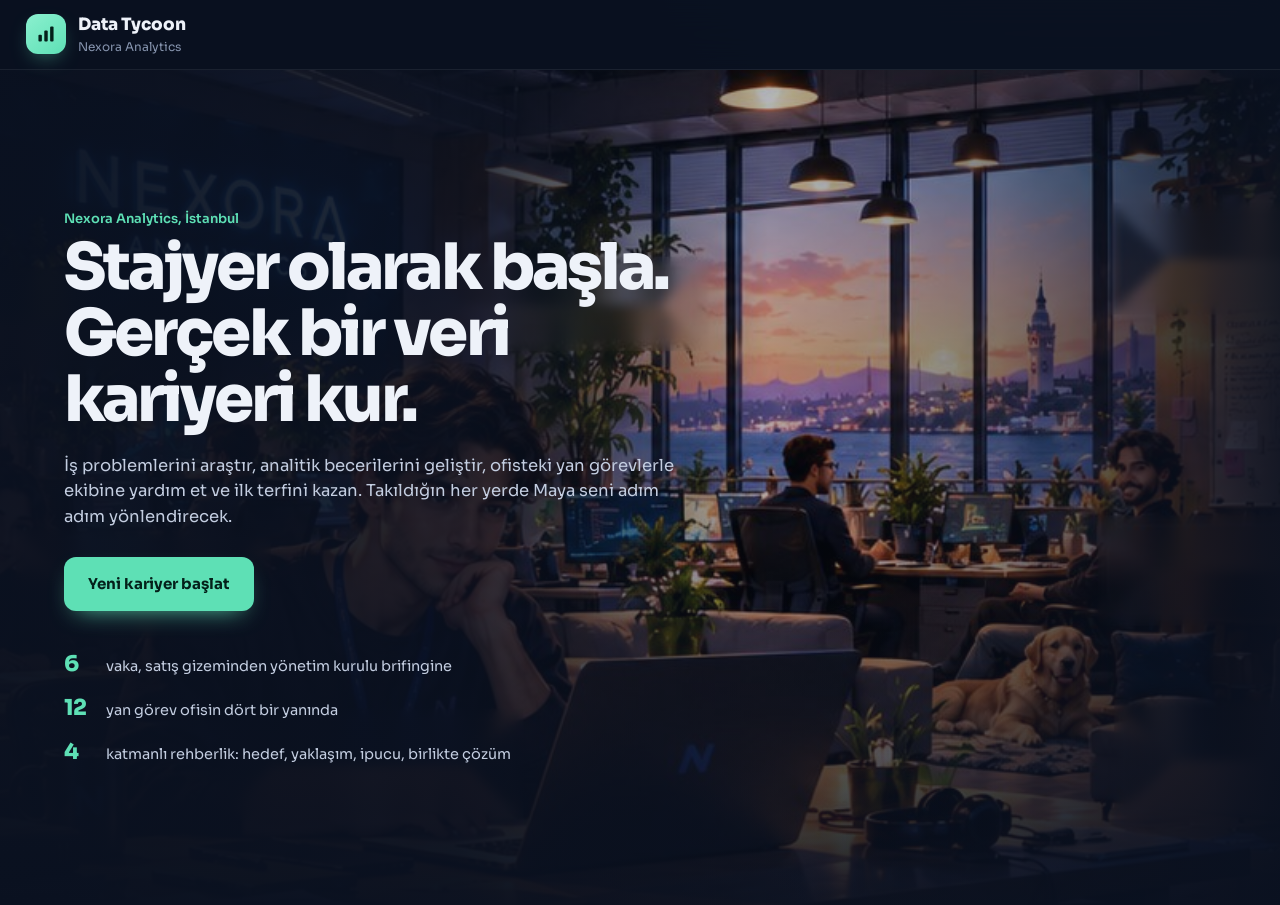
==== index.html @ f62ba239 "DATA TYCOON v2.9 - full career, Buse and gameplay polish" ====
<!DOCTYPE html>
<html lang="tr">
<head>
<meta charset="UTF-8">
<meta name="viewport" content="width=device-width, initial-scale=1, viewport-fit=cover">
<title>Data Tycoon: Nexora Analytics</title>
<meta name="description" content="Veri bilimi kariyer simülasyonu: stajyer olarak başla, vakaları çöz, terfi kazan.">
<link rel="preconnect" href="https://fonts.googleapis.com">
<link rel="preconnect" href="https://fonts.gstatic.com" crossorigin>
<link href="https://fonts.googleapis.com/css2?family=Sora:wght@400;500;600;700;800&family=JetBrains+Mono:wght@400;600&display=swap" rel="stylesheet">
<link rel="stylesheet" href="game.css?v=33">
<link rel="stylesheet" href="learning.css?v=33">
</head>
<body class="prestart">
<main class="game">
  <header class="topbar">
    <div class="brand">
      <span class="brand-mark" aria-hidden="true">
        <svg viewBox="0 0 32 32"><rect x="5" y="17" width="5" height="10" rx="1.5"/><rect x="13.5" y="11" width="5" height="16" rx="1.5"/><rect x="22" y="5" width="5" height="22" rx="1.5"/></svg>
      </span>
      <div><h1>Data Tycoon</h1><p>Nexora Analytics</p></div>
    </div>
    <div class="career-status">
      <span class="save-state" id="saveState"><svg viewBox="0 0 24 24" aria-hidden="true"><path d="M5 12l5 5 9-10"/></svg>Kaydedildi</span>
      <div class="status-block"><span class="status-label">Rol</span><strong id="careerTitle">Veri Stajyeri</strong></div>
      <div class="status-block"><span class="status-label">Gün</span><strong id="dayValue">—</strong></div>
      <div class="status-block xp-block">
        <span class="status-label">Seviye <b id="levelValue">1</b></span>
        <div class="xp-row"><div class="xp-bar"><div class="xp-fill" id="xpFill"></div></div><span id="xpText">0 / 250 XP</span></div>
      </div>
      <button class="phone-btn" data-action="open-slack" aria-label="Mesajlar ve Slack"><svg viewBox="0 0 24 24"><rect x="6" y="2.5" width="12" height="19" rx="2.5"/><path d="M10.5 18.5h3"/></svg><i class="nav-badge" id="phoneBadge" hidden></i></button>
      <div class="me"><span id="topAvatar"></span><span id="topName"></span></div>
    </div>
  </header>

  <section class="game-layout">
    <nav class="sidebar" aria-label="Ana menü">
      <button class="nav-item" data-nav="office"><svg viewBox="0 0 24 24"><path d="M4 20V9l8-5 8 5v11h-5v-6H9v6z"/></svg><span>Ofis</span></button>
      <button class="nav-item" data-nav="cases"><svg viewBox="0 0 24 24"><path d="M4 7h16v12H4zM9 7V5h6v2"/></svg><span>Vakalar</span><i class="nav-badge" id="casesBadge" hidden></i></button>
      <button class="nav-item" data-nav="tree"><svg viewBox="0 0 24 24"><circle cx="12" cy="5" r="2.2"/><circle cx="6" cy="12" r="2.2"/><circle cx="18" cy="12" r="2.2"/><circle cx="9" cy="19" r="2.2"/><circle cx="15" cy="19" r="2.2"/><path d="M11 7l-4 3M13 7l4 3M7 14l1.5 3M17 14l-1.5 3"/></svg><span>Yetenek Ağacı</span></button>
      <button class="nav-item" data-nav="career"><svg viewBox="0 0 24 24"><path d="M4 18l5-5 4 3 7-8M15 8h5v5"/></svg><span>Kariyer</span></button>
      <button class="nav-item" data-nav="portfolio"><svg viewBox="0 0 24 24"><path d="M5 4h10l4 4v12H5zM14 4v5h5"/></svg><span>Portföy</span></button>
      <button class="nav-item" data-nav="notebook"><svg viewBox="0 0 24 24"><path d="M6 3h11a1 1 0 0 1 1 1v16a1 1 0 0 1-1 1H6zM6 3v18M9 8h6M9 12h6"/></svg><span>Not Defteri</span></button>
      <button class="nav-item nav-settings" data-nav="settings"><svg viewBox="0 0 24 24"><circle cx="12" cy="12" r="3"/><path d="M12 2v3M12 19v3M4.2 4.2l2.1 2.1M17.7 17.7l2.1 2.1M2 12h3M19 12h3M4.2 19.8l2.1-2.1M17.7 6.3l2.1-2.1"/></svg><span>Ayarlar</span></button>
      <div class="sidebar-foot"><span>Nexora Analytics</span><small>İstanbul, Londra, San Francisco</small></div>
    </nav>

    <section class="workspace" id="workspace" tabindex="-1"></section>

    <aside class="right-panel" id="rightPanel" aria-label="Durum paneli"></aside>
  </section>
</main>

<div id="loadError" style="display:none;max-width:640px;margin:60px auto;padding:28px;border-radius:16px;font-family:system-ui,sans-serif;background:#111B2E;color:#EEF2F9;border:2px solid #FFB547;line-height:1.6">
  <h2 style="margin:0 0 10px;color:#FFB547">Oyun dosyalarının bir kısmı yüklenemedi</h2>
  <p>Bu genellikle dosyalar farklı klasörlerdeyse ya da bazıları indirilmemişse olur. Tarayıcı yanındaki .css ve .js dosyalarını bulamaz.</p>
  <ol><li>Tüm dosyaları (index.html, iki .css, 20 .js ve nexora-ofis.jpg) <b>aynı klasöre</b> indir.</li><li>O klasördeki <b>index.html</b> dosyasını aç.</li><li>Ya da tek dosyalık sürümü kullan: <b>data-tycoon-tek-dosya.html</b></li></ol>
</div>
<script>
window.addEventListener("load", function () {
  var ok = typeof render === "function" && getComputedStyle(document.querySelector(".topbar")).position === "sticky";
  if (!ok) { document.querySelector(".game").style.display = "none"; document.getElementById("loadError").style.display = "block"; }
});
</script>
<div class="modal" id="modal" aria-hidden="true">
  <div class="modal-card" id="modalCard" role="dialog" aria-modal="true"></div>
</div>
<div class="toasts" id="toasts" aria-live="polite"></div>

<script src="ch1-cases.js?v=33"></script>
<script src="ch1-world.js?v=33"></script>
<script src="ch1-teaching.js?v=33"></script>
<script src="curriculum.js?v=33"></script>
<script src="chapter-previews.js?v=33"></script>
<script src="ch2-cases.js?v=33"></script>
<script src="mastery.js?v=33"></script>
<script src="ch3-cases.js?v=33"></script>
<script src="ch3-cases-b.js?v=33"></script>
<script src="ch4-cases.js?v=33"></script>
<script src="ch5-cases.js?v=33"></script>
<script src="ch6-cases.js?v=33"></script>
<script src="ch7-cases.js?v=33"></script>
<script src="ch8-cases.js?v=33"></script>
<script src="advanced-gameplay.js?v=33"></script>
<script src="visuals.js?v=33"></script>
<script src="engine.js?v=33"></script>
<script src="screens.js?v=33"></script>
<script src="learning-screens.js?v=33"></script>
<script src="events.js?v=33"></script>
<script src="polish.js?v=33"></script>
</body>
</html>
---- game.css ----
/* =====================================================================
   DATA TYCOON 2.0 — stiller
   Gece ofisi paleti: mürekkep laciverti zemin, veri için nane yeşili,
   yan görevler için kehribar, insanlar ve rehberlik için mor.
   ===================================================================== */
:root {
  --bg: #0A1120;
  --surface: #111B2E;
  --surface-2: #16223A;
  --surface-3: #21304E;
  --line: rgba(255, 255, 255, .07);
  --line-2: rgba(255, 255, 255, .13);
  --text: #EEF2F9;
  --text-2: #C3CDE0;
  --muted: #8896B0;
  --mint: #5EE0B5;
  --mint-ink: #04201A;
  --amber: #FFB547;
  --amber-ink: #2A1B00;
  --violet: #A08BFF;
  --coral: #FF7A70;
  --blue: #4DA3FF;
  --bar-prev: #3A4B6E;
  --bar-now: var(--mint);
  --radius: 16px;
  --ease: cubic-bezier(.2, .8, .2, 1);
  --font: "Sora", ui-sans-serif, system-ui, -apple-system, "Segoe UI", sans-serif;
  --mono: "JetBrains Mono", ui-monospace, "SFMono-Regular", Menlo, Consolas, monospace;
  box-sizing: border-box;
  padding-top: env(safe-area-inset-top, 0px);
  padding-bottom: env(safe-area-inset-bottom, 0px);
}
*, *::before, *::after { box-sizing: inherit; }
html { min-height: 100%; scroll-padding-top: calc(84px + env(safe-area-inset-top, 0px)); }
body {
  margin: 0; min-height: 100vh; font-family: var(--font); font-size: 15px; line-height: 1.55; color: var(--text);
  background: radial-gradient(1000px 600px at 85% -10%, rgba(94, 224, 181, .07), transparent 60%),
              radial-gradient(800px 600px at 0% 100%, rgba(160, 139, 255, .07), transparent 60%), var(--bg);
  -webkit-font-smoothing: antialiased;
}
button { font: inherit; color: inherit; cursor: pointer; }
[hidden] { display: none !important; }
:focus-visible { outline: 2px solid var(--mint); outline-offset: 3px; border-radius: 8px; }
h2, h3 { letter-spacing: -.02em; }
img, svg { max-width: 100%; }
.muted { color: var(--muted); }
.small { font-size: 12.5px; }
.negative { color: var(--coral); }
.positive { color: var(--mint); }
.ico { width: 18px; height: 18px; flex: none; fill: none; stroke: currentColor; stroke-width: 1.8; stroke-linecap: round; stroke-linejoin: round; }

/* ---------- üst bar ---------- */
.topbar { position: sticky; top: 0; z-index: 40; display: flex; align-items: center; justify-content: space-between; gap: 24px; padding: 12px 26px; border-bottom: 1px solid var(--line); background: rgba(10, 17, 32, .86); backdrop-filter: blur(16px); }
.brand { display: flex; align-items: center; gap: 12px; }
.brand-mark { width: 40px; height: 40px; border-radius: 12px; display: grid; place-items: center; background: linear-gradient(140deg, #8BF0CF, var(--mint)); box-shadow: 0 8px 22px -10px rgba(94, 224, 181, .8); }
.brand-mark svg { width: 22px; height: 22px; fill: var(--mint-ink); }
.brand-mark rect { animation: barBreath 3.2s ease-in-out infinite; transform-box: fill-box; transform-origin: bottom; }
.brand-mark rect:nth-child(2) { animation-delay: .25s; } .brand-mark rect:nth-child(3) { animation-delay: .5s; }
@keyframes barBreath { 0%, 100% { transform: scaleY(1); } 50% { transform: scaleY(.82); } }
.brand h1 { margin: 0; font-size: 17px; font-weight: 800; }
.brand p { margin: 0; font-size: 12px; color: var(--muted); }
.career-status { display: flex; align-items: center; gap: 26px; }
.status-block { display: flex; flex-direction: column; gap: 1px; }
.status-label { font-size: 11.5px; color: var(--muted); }
.status-label b { color: var(--text); }
.status-block strong { font-size: 14px; font-weight: 600; white-space: nowrap; }
.xp-row { display: flex; align-items: center; gap: 10px; }
.xp-bar { width: 140px; height: 8px; border-radius: 99px; background: var(--surface-3); overflow: hidden; }
.xp-fill { height: 100%; border-radius: inherit; background: linear-gradient(90deg, var(--mint), #B8F5E0); transition: width .9s var(--ease); position: relative; }
.xp-fill::after { content: ""; position: absolute; inset: 0; background: linear-gradient(90deg, transparent, rgba(255, 255, 255, .55), transparent); transform: translateX(-100%); animation: sheen 3.5s ease-in-out infinite; }
@keyframes sheen { 60%, 100% { transform: translateX(100%); } }
#xpText { font-size: 12px; color: var(--muted); font-variant-numeric: tabular-nums; white-space: nowrap; }
.me { display: flex; align-items: center; gap: 8px; font-weight: 600; font-size: 14px; }
.save-state { display: inline-flex; align-items: center; gap: 6px; font-size: 12px; color: var(--mint); opacity: 0; transform: translateY(-4px); transition: opacity .3s, transform .3s; }
.save-state svg { width: 14px; height: 14px; fill: none; stroke: currentColor; stroke-width: 2.4; }
.save-state.show { opacity: 1; transform: none; }
body.prestart .career-status { display: none; }
body.prestart .sidebar { display: none; }

/* ---------- yerleşim ---------- */
.game-layout { display: grid; grid-template-columns: 214px minmax(0, 1fr) 300px; min-height: calc(100vh - 65px); }
.sidebar { position: sticky; top: 65px; align-self: start; height: calc(100vh - 65px); display: flex; flex-direction: column; gap: 3px; padding: 20px 14px; border-right: 1px solid var(--line); }
.nav-item { position: relative; display: flex; align-items: center; gap: 12px; width: 100%; padding: 11px 12px; border: 0; border-radius: 11px; background: transparent; color: var(--muted); text-align: left; font-weight: 500; transition: color .15s, background .15s; }
.nav-item svg { width: 20px; height: 20px; fill: none; stroke: currentColor; stroke-width: 1.8; stroke-linecap: round; stroke-linejoin: round; flex: none; }
.nav-item:hover:not(:disabled) { color: var(--text); background: rgba(255, 255, 255, .04); }
.nav-item.active { color: var(--mint); background: rgba(94, 224, 181, .09); }
.nav-item.active::before { content: ""; position: absolute; left: -14px; top: 22%; width: 3px; height: 56%; border-radius: 0 3px 3px 0; background: var(--mint); }
.nav-item:disabled { opacity: .35; cursor: default; }
.nav-settings { margin-top: 12px; }
.nav-badge { margin-left: auto; min-width: 20px; height: 20px; padding: 0 6px; border-radius: 99px; background: var(--mint); color: var(--mint-ink); font-style: normal; font-size: 11px; font-weight: 700; display: grid; place-items: center; }
.nav-badge.amber { background: var(--amber); color: var(--amber-ink); }
.sidebar-foot { margin-top: auto; padding: 14px 12px 0; border-top: 1px solid var(--line); }
.sidebar-foot span { display: block; font-size: 12.5px; color: var(--text-2); }
.sidebar-foot small { font-size: 11px; color: var(--muted); }

.workspace { min-width: 0; padding: 28px 32px 60px; outline: none; }
.screen { max-width: 1200px; animation: screenIn .45s var(--ease); }
@keyframes screenIn { from { opacity: 0; transform: translateY(10px); } to { opacity: 1; transform: none; } }
.right-panel { position: sticky; top: 65px; align-self: start; max-height: calc(100vh - 65px); overflow-y: auto; padding: 20px 18px; border-left: 1px solid var(--line); display: grid; gap: 14px; }
body.prestart .right-panel { display: none; }
body.prestart .game-layout { grid-template-columns: 1fr; }
body[data-screen="firstday"] .workspace, body[data-screen="welcome"] .workspace { padding: 0; }
body[data-screen="welcome"] .screen, body[data-screen="firstday"] .screen { max-width: none; }
body[data-screen="firstday"] .sidebar, body[data-screen="firstday"] .topbar { display: none; }
body[data-screen="firstday"] .game-layout { grid-template-columns: 1fr; }

/* ---------- ortak atomlar ---------- */
.eyebrow { display: inline-block; margin-bottom: 6px; font-size: 13px; font-weight: 600; color: var(--mint); }
.eyebrow.amber { color: var(--amber); }
.page-heading { display: flex; align-items: flex-end; justify-content: space-between; gap: 20px; margin-bottom: 22px; flex-wrap: wrap; }
.page-heading h2 { margin: 0; font-size: clamp(28px, 3.2vw, 40px); line-height: 1.1; font-weight: 800; }
.page-heading p { margin: 8px 0 0; color: var(--muted); max-width: 640px; }
.pill { padding: 7px 12px; border-radius: 99px; border: 1px solid var(--line-2); font-size: 12.5px; color: var(--muted); white-space: nowrap; }
.card { padding: 20px; border: 1px solid var(--line); border-radius: var(--radius); background: var(--surface); }
.card h3 { margin: 0 0 8px; font-size: 18px; }
.primary-button, .ghost-button, .danger-button {
  display: inline-flex; align-items: center; justify-content: center; gap: 10px; padding: 12px 18px; border-radius: 12px; font-weight: 700; font-size: 14px;
  transition: transform .15s var(--ease), box-shadow .15s, background .15s, border-color .15s, color .15s;
}
.primary-button { border: 0; background: var(--mint); color: var(--mint-ink); box-shadow: 0 10px 24px -12px rgba(94, 224, 181, .9); position: relative; overflow: hidden; }
.primary-button::after { content: ""; position: absolute; inset: 0; background: linear-gradient(110deg, transparent 30%, rgba(255, 255, 255, .45) 50%, transparent 70%); transform: translateX(-120%); transition: transform .6s; }
.primary-button:hover:not(:disabled)::after { transform: translateX(120%); }
.primary-button:hover:not(:disabled) { transform: translateY(-2px); box-shadow: 0 14px 28px -12px rgba(94, 224, 181, 1); }
.primary-button:active:not(:disabled) { transform: translateY(1px); }
.primary-button:disabled { opacity: .4; cursor: not-allowed; box-shadow: none; }
.primary-button .ico { stroke-width: 2.2; }
.primary-button.big, .ghost-button.big { padding: 15px 24px; font-size: 15px; }
.primary-button.small, .ghost-button.small { padding: 9px 13px; font-size: 13px; }
.primary-button.wide { width: 100%; margin-top: 14px; }
.ghost-button { border: 1px solid var(--line-2); background: transparent; color: var(--text); }
.ghost-button:hover:not(:disabled) { border-color: var(--mint); color: var(--mint); }
.ghost-button:disabled { opacity: .4; cursor: not-allowed; }
.danger-button { border: 1px solid rgba(255, 122, 112, .5); background: rgba(255, 122, 112, .08); color: var(--coral); }
.danger-button:hover { background: rgba(255, 122, 112, .16); }
.link-button { border: 0; background: none; color: var(--muted); font-size: 12.5px; padding: 4px 0; text-decoration: underline; text-underline-offset: 3px; }
.link-button:hover { color: var(--text); }
.case-tags { display: flex; flex-wrap: wrap; gap: 6px; margin: 12px 0; }
.case-tags span { padding: 4px 10px; border-radius: 99px; background: var(--surface-3); font-size: 12px; color: var(--text-2); }
.case-tags span.needed { background: rgba(255, 181, 71, .14); color: var(--amber); }
.xp-tag { background: rgba(94, 224, 181, .12) !important; color: var(--mint) !important; font-size: 12px; padding: 4px 10px; border-radius: 99px; white-space: nowrap; }
.mini-bar { position: relative; height: 6px; border-radius: 99px; background: var(--surface-3); }
.mini-bar.big { height: 8px; margin: 10px 0 6px; }
.mini-bar i { display: block; height: 100%; border-radius: inherit; background: var(--mint); transition: width .8s var(--ease); }
.mini-bar b { position: absolute; top: -3px; width: 2px; height: 12px; background: var(--text); opacity: .5; border-radius: 1px; }
.learn-line { display: flex; align-items: center; gap: 8px; font-size: 13.5px; color: var(--text-2); margin: 10px 0; }
.learn-line .ico { color: var(--violet); }
.learn-line i { color: var(--muted); }

/* ---------- açılış ---------- */
.launch { position: relative; min-height: calc(100vh - 65px); display: flex; align-items: center; padding: 60px clamp(24px, 5vw, 72px); overflow: hidden; }
.launch-bg { position: absolute; inset: 0; z-index: 0; }
.launch-bg img { width: 100%; height: 100%; object-fit: cover; object-position: 70% 40%; animation: kenburns 30s ease-in-out infinite alternate; }
.launch-bg::after { content: ""; position: absolute; inset: 0; background: linear-gradient(90deg, rgba(10, 17, 32, .97) 0%, rgba(10, 17, 32, .88) 36%, rgba(10, 17, 32, .3) 60%, rgba(10, 17, 32, .5) 78%, rgba(10, 17, 32, .94) 100%), linear-gradient(0deg, rgba(10, 17, 32, .9), transparent 40%); }
@keyframes kenburns { from { transform: scale(1.02) translate(0, 0); } to { transform: scale(1.1) translate(-1.5%, -1%); } }
.launch-copy { position: relative; z-index: 1; max-width: 620px; }
.launch-copy > * { animation: rise .8s var(--ease) both; }
.launch-copy > :nth-child(2) { animation-delay: .1s; } .launch-copy > :nth-child(3) { animation-delay: .2s; } .launch-copy > :nth-child(4) { animation-delay: .3s; } .launch-copy > :nth-child(5) { animation-delay: .4s; } .launch-copy > :nth-child(6) { animation-delay: .5s; }
@keyframes rise { from { opacity: 0; transform: translateY(18px); } to { opacity: 1; transform: none; } }
.launch h2 { margin: 0; font-size: clamp(38px, 5vw, 64px); line-height: 1.03; font-weight: 800; letter-spacing: -.045em; }
.launch-copy > p { color: var(--text-2); font-size: 16.5px; margin: 20px 0 28px; }
.launch-actions { display: flex; flex-wrap: wrap; gap: 12px; }
.save-line { display: flex; align-items: center; gap: 8px; color: var(--muted); font-size: 13px; margin: 14px 0 0; }
.save-line .ico { width: 16px; height: 16px; color: var(--mint); }
.launch-facts { list-style: none; padding: 0; margin: 36px 0 0; display: grid; gap: 10px; }
.launch-facts li { display: flex; align-items: baseline; gap: 12px; color: var(--text-2); font-size: 14.5px; }
.launch-facts b { font-size: 22px; color: var(--mint); min-width: 30px; font-weight: 800; }

/* ---------- profil ---------- */
.onboard { display: grid; grid-template-columns: minmax(0, 1.2fr) minmax(260px, .8fr); gap: 40px; align-items: center; max-width: 1000px; margin: 40px auto; padding: 0 20px; }
.onboard-card { padding: 30px; border-radius: 22px; border: 1px solid var(--line-2); background: var(--surface); animation: rise .6s var(--ease); }
.onboard-card h2 { margin: 0 0 6px; font-size: 32px; font-weight: 800; }
.field-label { display: block; margin: 20px 0 8px; font-size: 13px; font-weight: 600; color: var(--text-2); }
.text-input { width: 100%; padding: 13px 14px; border-radius: 12px; border: 1px solid var(--line-2); background: var(--surface-2); color: var(--text); font: inherit; font-size: 16px; transition: border-color .15s, box-shadow .15s; }
.text-input:focus { outline: none; border-color: var(--mint); box-shadow: 0 0 0 4px rgba(94, 224, 181, .15); }
.text-input.input-error { border-color: var(--coral); animation: shake .4s; }
.avatar-picker { display: flex; flex-wrap: wrap; gap: 10px; }
.avatar-choice { padding: 4px; border-radius: 50%; border: 2px solid transparent; background: var(--surface-2); transition: transform .15s var(--ease), border-color .15s; }
.avatar-choice:hover { transform: translateY(-3px); }
.avatar-choice.selected { border-color: var(--mint); box-shadow: 0 0 0 4px rgba(94, 224, 181, .16); }
.avatar-picker.small .avatar-choice { padding: 2px; }
.check-row { display: flex; align-items: flex-start; gap: 12px; margin-top: 20px; padding: 14px; border-radius: 12px; background: var(--surface-2); cursor: pointer; }
.check-row input { width: 18px; height: 18px; margin-top: 2px; accent-color: var(--mint); }
.check-row b { display: block; font-size: 14px; }
.check-row small { color: var(--muted); font-size: 12.5px; }
.onboard-actions { display: flex; justify-content: space-between; gap: 10px; margin-top: 24px; }
.onboard-badge { display: grid; place-items: center; perspective: 900px; }
.badge-card { width: 230px; padding: 22px 20px 26px; border-radius: 18px; text-align: center; background: linear-gradient(160deg, #1B2A47, #111B2E); border: 1px solid var(--line-2); box-shadow: 0 30px 60px -30px rgba(0, 0, 0, .9); animation: badgeSwing 6s ease-in-out infinite; transform-origin: 50% -30px; position: relative; }
.badge-card::before { content: ""; position: absolute; top: -40px; left: 50%; width: 2px; height: 40px; background: var(--blue); }
@keyframes badgeSwing { 0%, 100% { transform: rotate(-2deg); } 50% { transform: rotate(2deg); } }
.badge-top { font-weight: 800; letter-spacing: .14em; font-size: 14px; color: var(--blue); margin-bottom: 14px; }
.badge-top small { display: block; font-size: 9px; letter-spacing: .3em; color: var(--muted); }
.badge-card strong { display: block; margin-top: 12px; font-size: 18px; }
.badge-card > span { font-size: 12.5px; color: var(--mint); }
.badge-chip { display: block; width: 34px; height: 26px; margin: 16px auto 0; border-radius: 5px; background: linear-gradient(135deg, #E8C36A, #B88A2E); }

/* ---------- ilk gün sinematiği ---------- */
.cine { position: relative; height: 100vh; min-height: 560px; overflow: hidden; background: #060B15; }
.cine-sky { position: absolute; inset: 0 0 45% 0; background: linear-gradient(#0B1530, #1C2350 60%, #3A2F5C); }
.cine-sky::after { content: ""; position: absolute; left: 0; right: 0; bottom: 0; height: 40%; background: repeating-linear-gradient(90deg, #0E1631 0 38px, #121C3B 38px 70px, #0B1229 70px 96px); clip-path: polygon(0 70%, 5% 70%, 5% 40%, 9% 40%, 9% 55%, 14% 55%, 14% 20%, 18% 20%, 18% 50%, 24% 50%, 24% 35%, 29% 35%, 29% 60%, 35% 60%, 35% 10%, 38% 10%, 38% 45%, 45% 45%, 45% 30%, 50% 30%, 50% 55%, 57% 55%, 57% 25%, 61% 25%, 61% 50%, 67% 50%, 67% 15%, 71% 15%, 71% 40%, 78% 40%, 78% 60%, 83% 60%, 83% 30%, 88% 30%, 88% 50%, 94% 50%, 94% 35%, 100% 35%, 100% 100%, 0 100%); }
.cine-lobby { position: absolute; inset: 0; }
.lobby-sign { position: absolute; top: 7%; left: 50%; transform: translateX(-50%); font-weight: 800; font-size: 28px; letter-spacing: .3em; color: #9FD8FF; text-shadow: 0 0 22px rgba(77, 163, 255, .8); animation: neon 4s infinite; white-space: nowrap; }
.lobby-sign small { display: block; text-align: center; font-size: 10px; letter-spacing: .6em; color: var(--muted); text-shadow: none; }
@keyframes neon { 0%, 18%, 22%, 100% { opacity: 1; } 20% { opacity: .55; } }
.lobby-floor { position: absolute; left: 0; right: 0; bottom: 0; height: 30%; background: linear-gradient(#1A2236, #0A0F1C); }
.lobby-floor::before { content: ""; position: absolute; inset: 0; background: repeating-linear-gradient(90deg, transparent 0 120px, rgba(255, 255, 255, .03) 120px 122px); }
.elevator { position: absolute; left: 50%; bottom: 30%; transform: translateX(-50%); width: min(340px, 64vw); z-index: 2; }
.el-display { width: 96px; margin: 0 auto 10px; padding: 6px 0; border-radius: 6px; background: #02060D; border: 1px solid #2C3A52; display: flex; align-items: center; justify-content: center; gap: 10px; color: var(--mint); font-family: var(--mono); }
.el-display b { font-size: 22px; min-width: 18px; text-align: center; }
.el-arrow { font-size: 10px; opacity: .3; }
.riding .el-arrow { opacity: 1; animation: blink .6s infinite; }
@keyframes blink { 50% { opacity: .2; } }
.el-frame { position: relative; height: min(400px, 46vh); border: 10px solid #2A3648; border-bottom: 0; border-radius: 6px 6px 0 0; overflow: hidden; background: #0C1320; box-shadow: 0 40px 90px -20px #000, inset 0 0 0 1px #3D4C63; }
.el-inside { position: absolute; inset: 0; background-size: cover; background-position: 40% 40%; transform: scale(1.3); filter: brightness(.65) blur(1px); transition: transform 1.6s var(--ease), filter 1.6s; }
.el-door { position: absolute; top: 0; bottom: 0; width: 50%; background: linear-gradient(90deg, #3B4A60, #232E40 60%, #344358); transition: transform 1.3s cubic-bezier(.7, 0, .3, 1); z-index: 2; }
.el-door::after { content: ""; position: absolute; top: 0; bottom: 0; width: 1px; background: rgba(255, 255, 255, .15); }
.el-door.left { left: 0; } .el-door.left::after { right: 0; }
.el-door.right { right: 0; } .el-door.right::after { left: 0; }
.arrived .el-door.left { transform: translateX(-100%); }
.arrived .el-door.right { transform: translateX(100%); }
.arrived .el-inside { transform: scale(1.08); filter: brightness(1) blur(0); }
.riding .elevator { animation: rumble .3s linear infinite; }
.arrived .elevator { animation: none; }
@keyframes rumble { 50% { transform: translateX(-50%) translateY(-1px); } }
.enter .elevator { transition: transform 1s cubic-bezier(.6, 0, .4, 1), opacity 1s; transform: translateX(-50%) scale(3.2); opacity: 0; }
.enter .cine-caption, .enter .reader, .enter .cine-badge, .enter .lobby-sign { opacity: 0; transition: opacity .5s; }
.reader { position: absolute; bottom: 42%; left: calc(50% + min(200px, 36vw)); width: 40px; height: 64px; border-radius: 8px; background: #1C2638; border: 1px solid #34435C; z-index: 2; }
.reader-light { position: absolute; top: 10px; left: 50%; width: 10px; height: 10px; border-radius: 50%; transform: translateX(-50%); background: var(--coral); box-shadow: 0 0 12px var(--coral); }
.swipe .reader-light { background: var(--mint); box-shadow: 0 0 16px var(--mint); transition: background .2s .5s, box-shadow .2s .5s; }
.reader-slot { position: absolute; bottom: 12px; left: 8px; right: 8px; height: 4px; border-radius: 2px; background: #05080F; }
.cine-badge { position: absolute; bottom: 34%; left: calc(50% + min(260px, 42vw)); display: flex; align-items: center; gap: 10px; padding: 10px 14px 10px 10px; border-radius: 12px; background: #F4F6FB; color: #0E1628; z-index: 3; box-shadow: 0 16px 30px -12px #000; transition: transform .9s var(--ease); white-space: nowrap; }
.cine-badge b { display: block; font-size: 14px; } .cine-badge small { font-size: 11px; color: #5A6680; }
.swipe .cine-badge { transform: translate(calc(-1 * min(66px, 9vw)), -46px) rotate(-8deg) scale(.86); }
.riding .cine-badge { transform: translate(0, 40px) scale(.8); opacity: .0; transition: transform .6s, opacity .6s; }
.cine-caption { position: absolute; z-index: 4; left: 0; right: 0; margin: 0 auto; bottom: 5%; width: min(680px, 92vw); padding: 22px 24px; border-radius: 18px; border: 1px solid var(--line-2); background: rgba(8, 14, 26, .88); backdrop-filter: blur(14px); animation: rise .8s var(--ease) .2s both; }
.cine-caption h2 { margin: 2px 0 6px; font-size: clamp(22px, 3vw, 30px); font-weight: 800; }
.cine-caption p { margin: 0 0 14px; color: var(--text-2); }
.cine-actions { display: flex; align-items: center; gap: 16px; flex-wrap: wrap; transition: opacity .4s; }
.swipe .cine-actions { opacity: 0; pointer-events: none; }

/* ---------- ilk mesaj ---------- */
.inbox-screen { max-width: 700px; }
.inbox-screen h2 { margin: 0 0 22px; font-size: clamp(30px, 3.4vw, 42px); font-weight: 800; }
.letter { padding: 26px; border-radius: 20px; border: 1px solid var(--line); background: var(--surface); }
.letter .speaker { margin-bottom: 16px; }
.letter .bubble { animation: bubbleIn .5s var(--ease) both; animation-delay: calc(.3s + var(--i, 0) * .45s); }
.letter .primary-button { margin-top: 10px; animation: rise .6s var(--ease) 1.6s both; }
.speaker { display: flex; align-items: center; gap: 12px; }
.speaker strong { display: block; font-size: 15px; }
.speaker span { font-size: 12.5px; color: var(--muted); }
.avatar { flex: none; border-radius: 50%; }

/* ---------- ofis ---------- */
.office-head { display: flex; align-items: flex-end; justify-content: space-between; gap: 16px; margin-bottom: 16px; flex-wrap: wrap; }
.office-head h2 { margin: 0; font-size: clamp(28px, 3vw, 38px); font-weight: 800; }
.live-chips { display: flex; gap: 8px; flex-wrap: wrap; }
.live-chips span { padding: 6px 12px; border-radius: 99px; border: 1px solid var(--line-2); font-size: 12.5px; color: var(--text-2); }
.live-chips .amber { color: var(--amber); border-color: rgba(255, 181, 71, .4); }
.live-chips .live { display: inline-flex; align-items: center; gap: 7px; color: var(--mint); border-color: rgba(94, 224, 181, .35); }
.live i { width: 8px; height: 8px; border-radius: 50%; background: var(--mint); box-shadow: 0 0 0 0 rgba(94, 224, 181, .7); animation: ping 2s infinite; }
@keyframes ping { 70% { box-shadow: 0 0 0 8px rgba(94, 224, 181, 0); } 100% { box-shadow: 0 0 0 0 rgba(94, 224, 181, 0); } }

.stage-card { border-radius: 22px; overflow: hidden; border: 1px solid var(--line-2); background: #0B1222; box-shadow: 0 40px 70px -45px rgba(0, 0, 0, 1); }
.office-scroll { overflow-x: auto; overflow-y: hidden; scrollbar-width: thin; }
.office-stage { position: relative; aspect-ratio: 1076 / 523; min-width: 720px; overflow: hidden; container-type: inline-size; }
.office-kb { position: absolute; inset: 0; animation: kbSlow 40s ease-in-out infinite alternate; transform-origin: 40% 60%; }
@keyframes kbSlow { from { transform: scale(1); } to { transform: scale(1.035) translate(-.6%, -.4%); } }
.office-img { position: absolute; inset: 0; width: 100%; height: 100%; object-fit: cover; user-select: none; }
.ambient { position: absolute; inset: 0; pointer-events: none; }
.ambient .lamp { position: absolute; width: 9%; aspect-ratio: 1; transform: translate(-50%, -30%); border-radius: 50%; background: radial-gradient(circle, rgba(255, 214, 140, .38), transparent 65%); mix-blend-mode: screen; animation: lamp 5s ease-in-out infinite; animation-delay: var(--d); }
@keyframes lamp { 0%, 100% { opacity: .55; } 50% { opacity: 1; } }
.ambient .neon { position: absolute; left: 21%; top: 9%; width: 18%; height: 17%; border-radius: 30%; background: radial-gradient(ellipse, rgba(110, 190, 255, .35), transparent 70%); mix-blend-mode: screen; animation: neonGlow 6s infinite; }
@keyframes neonGlow { 0%, 100% { opacity: .7; } 47% { opacity: .7; } 48% { opacity: .2; } 50% { opacity: .9; } 52% { opacity: .4; } 54% { opacity: .85; } }
.ambient .water { position: absolute; left: 56%; top: 44%; width: 27%; height: 4%; background: linear-gradient(90deg, transparent, rgba(255, 220, 170, .5), transparent); background-size: 40% 100%; background-repeat: no-repeat; mix-blend-mode: screen; animation: shimmer 7s linear infinite; opacity: .6; }
@keyframes shimmer { from { background-position: -40% 0; } to { background-position: 140% 0; } }
.ambient .mote { position: absolute; bottom: 8%; width: 3px; height: 3px; border-radius: 50%; background: rgba(255, 230, 180, .8); box-shadow: 0 0 6px rgba(255, 220, 160, .9); opacity: 0; animation: mote 12s linear infinite; animation-delay: var(--d); }
@keyframes mote { 0% { opacity: 0; transform: translate(0, 0); } 15% { opacity: .9; } 85% { opacity: .6; } 100% { opacity: 0; transform: translate(var(--x), -260px); } }

.hotspot {
  position: absolute; display: flex; align-items: center; gap: .9cqw; padding: 0 1.1cqw; border-radius: .9cqw; text-align: left;
  border: 1px solid rgba(255, 255, 255, .18); background: rgba(9, 15, 30, .93); backdrop-filter: blur(6px); color: var(--text);
  box-shadow: 0 1cqw 2.4cqw -1cqw rgba(0, 0, 0, .9); transition: transform .25s var(--ease), border-color .2s, box-shadow .25s;
  animation: spotIn .6s var(--ease) both;
}
.hotspot:nth-of-type(2) { animation-delay: .06s; } .hotspot:nth-of-type(3) { animation-delay: .12s; } .hotspot:nth-of-type(4) { animation-delay: .18s; } .hotspot:nth-of-type(5) { animation-delay: .24s; } .hotspot:nth-of-type(6) { animation-delay: .3s; } .hotspot:nth-of-type(7) { animation-delay: .36s; }
@keyframes spotIn { from { opacity: 0; transform: translateY(8px) scale(.96); } to { opacity: 1; transform: none; } }
.hotspot:hover, .hotspot:focus-visible { transform: translateY(-3px) scale(1.04); border-color: var(--mint); box-shadow: 0 0 0 .35cqw rgba(94, 224, 181, .2), 0 1.4cqw 3cqw -1cqw rgba(0, 0, 0, .9); z-index: 3; }
.hs-icon { flex: none; width: 3.2cqw; height: 3.2cqw; border-radius: .8cqw; display: grid; place-items: center; background: rgba(160, 139, 255, .2); color: #C9BCFF; }
.hs-icon .ico { width: 62%; height: 62%; }
.hs-text { min-width: 0; line-height: 1.2; }
.hs-text b { display: block; font-size: 1.28cqw; font-weight: 700; white-space: nowrap; }
.hs-text small { display: block; font-size: 1.08cqw; color: var(--text-2); white-space: nowrap; overflow: hidden; text-overflow: ellipsis; }
.hs-quest { border-color: rgba(255, 181, 71, .65); }
.hs-quest .hs-icon { background: rgba(255, 181, 71, .2); color: var(--amber); }
.hs-quest .hs-text small { color: var(--amber); }
.hs-case { border-color: rgba(94, 224, 181, .65); }
.hs-case .hs-icon { background: rgba(94, 224, 181, .2); color: var(--mint); }
.hs-case .hs-text small { color: var(--mint); }
.hs-talk { border-color: rgba(160, 139, 255, .7); }
.hs-locked { opacity: .78; }
.hs-badge { position: absolute; top: -1.1cqw; right: -1.1cqw; width: 2.4cqw; height: 2.4cqw; border-radius: 50%; display: grid; place-items: center; font-style: normal; font-weight: 800; font-size: 1.5cqw; background: var(--amber); color: var(--amber-ink); box-shadow: 0 0 0 0 rgba(255, 181, 71, .7); animation: badgePulse 1.8s infinite; }
.hs-badge.case { background: var(--mint); color: var(--mint-ink); box-shadow: 0 0 0 0 rgba(94, 224, 181, .7); }
.hs-badge.talk { background: var(--violet); color: #fff; }
@keyframes badgePulse { 0% { box-shadow: 0 0 0 0 rgba(255, 181, 71, .65); transform: scale(1); } 50% { transform: scale(1.12); } 70% { box-shadow: 0 0 0 1.4cqw rgba(255, 181, 71, 0); } 100% { box-shadow: 0 0 0 0 rgba(255, 181, 71, 0); transform: scale(1); } }
.stage-legend { display: flex; flex-wrap: wrap; gap: 8px 18px; padding: 11px 16px; border-top: 1px solid var(--line); font-size: 12.5px; color: var(--text-2); background: var(--surface); }
.stage-legend span { display: inline-flex; align-items: center; gap: 7px; }
.lg { width: 18px; height: 18px; border-radius: 50%; display: grid; place-items: center; font-style: normal; font-weight: 800; font-size: 12px; }
.lg-quest { background: var(--amber); color: var(--amber-ink); } .lg-case { background: var(--mint); color: var(--mint-ink); } .lg-talk { background: var(--violet); color: #fff; }

.office-grid { display: grid; grid-template-columns: minmax(0, 1.1fr) minmax(0, 1fr); gap: 16px; margin-top: 16px; }
.assignment { background: linear-gradient(160deg, rgba(94, 224, 181, .1), transparent 55%), var(--surface); }
.assign-top { display: flex; align-items: center; justify-content: space-between; }
.assignment h3 { margin: 2px 0 6px; font-size: 26px; font-weight: 800; }
.assignment > p { color: var(--text-2); margin: 0; }
.case-num { font-family: var(--mono); font-size: 12px; color: var(--muted); padding: 4px 9px; border: 1px solid var(--line-2); border-radius: 8px; white-space: nowrap; }
.case-num.locked { color: var(--amber); border-color: rgba(255, 181, 71, .4); font-family: var(--font); }
.todo { list-style: none; margin: 0; padding: 0; display: grid; gap: 6px; }
.todo button { display: flex; align-items: center; gap: 12px; width: 100%; padding: 10px 12px; border: 1px solid var(--line); border-radius: 12px; background: var(--surface-2); text-align: left; transition: border-color .15s, transform .15s; }
.todo button:not(:disabled):hover { border-color: var(--mint); transform: translateX(3px); }
.todo button:disabled { cursor: default; }
.todo-box { flex: none; width: 22px; height: 22px; border-radius: 6px; border: 2px solid var(--line-2); display: grid; place-items: center; font-weight: 800; font-size: 12px; }
.todo-box .ico { width: 14px; height: 14px; stroke-width: 3; }
.todo li.quest .todo-box { border-color: var(--amber); color: var(--amber); }
.todo li.done .todo-box { background: var(--mint); border-color: var(--mint); color: var(--mint-ink); }
.todo li.done .todo-text { color: var(--muted); text-decoration: line-through; }
.todo-text { flex: 1; font-size: 14px; }
.todo-text small { display: block; color: var(--muted); font-size: 12px; }
.todo b { font-size: 12.5px; color: var(--mint); white-space: nowrap; }
.feed { margin-top: 16px; }
.feed ul { list-style: none; margin: 0; padding: 0; display: grid; gap: 8px; }
.feed li { display: grid; grid-template-columns: 60px 1fr; gap: 10px; color: var(--text-2); font-size: 14px; }
.feed li span { color: var(--muted); font-size: 12.5px; }
.req-list { display: grid; gap: 10px; margin: 14px 0 6px; }
.req-row { display: grid; grid-template-columns: 140px 1fr 62px; align-items: center; gap: 12px; font-size: 13.5px; }
.req-bar { height: 8px; border-radius: 99px; background: var(--surface-3); overflow: hidden; }
.req-bar i { display: block; height: 100%; border-radius: inherit; animation: fillIn 1s var(--ease) both; transform-origin: left; }
@keyframes fillIn { from { transform: scaleX(0); } to { transform: scaleX(1); } }
.req-row b { text-align: right; font-weight: 600; color: var(--muted); font-variant-numeric: tabular-nums; }
.req-row b.met { color: var(--mint); }

/* ---------- yan görevler ---------- */
.gap-card { display: grid; grid-template-columns: minmax(0, .8fr) minmax(0, 1.2fr); gap: 20px; align-items: center; margin-bottom: 20px; border-color: rgba(255, 181, 71, .3); background: linear-gradient(120deg, rgba(255, 181, 71, .08), transparent 60%), var(--surface); }
.success-banner { display: flex; align-items: center; gap: 10px; padding: 14px 18px; border-radius: 14px; background: rgba(94, 224, 181, .1); color: var(--mint); margin-bottom: 20px; font-weight: 600; }
.section-head { display: flex; align-items: center; gap: 10px; margin: 22px 0 12px; }
.section-head h3 { margin: 0; font-size: 18px; }
.section-head span { padding: 2px 9px; border-radius: 99px; background: var(--surface-3); font-size: 12px; }
.quest-grid { display: grid; grid-template-columns: repeat(auto-fill, minmax(280px, 1fr)); gap: 14px; }
.quest-card { display: flex; flex-direction: column; padding: 18px; border-radius: var(--radius); border: 1px solid var(--line); background: var(--surface); animation: rise .5s var(--ease) both; }
.quest-card.available { border-color: rgba(255, 181, 71, .35); }
.quest-card.locked { opacity: .5; }
.quest-card h3 { margin: 10px 0 6px; font-size: 17px; }
.quest-card p { margin: 0; color: var(--muted); font-size: 13.5px; flex: 1; }
.qc-top { display: flex; justify-content: space-between; align-items: center; }
.qc-where { display: inline-flex; align-items: center; gap: 6px; font-size: 12.5px; color: var(--amber); }
.qc-where .ico { width: 15px; height: 15px; }
.helps { font-size: 12.5px; color: var(--amber); margin-bottom: 8px; }
.qc-foot { margin-top: 6px; }
.done-chip { display: inline-flex; align-items: center; gap: 6px; color: var(--mint); font-size: 13px; font-weight: 600; }
.done-chip .ico { width: 16px; height: 16px; stroke-width: 2.6; }

/* ---------- vaka arşivi ---------- */
.case-path { display: grid; gap: 12px; }
.case-card { display: grid; grid-template-columns: 54px 1fr; gap: 14px; animation: rise .5s var(--ease) both; animation-delay: calc(var(--i, 0) * .06s); }
.cc-rail { position: relative; display: flex; justify-content: center; }
.cc-rail::after { content: ""; position: absolute; top: 46px; bottom: -14px; width: 2px; background: var(--line-2); }
.case-card:last-child .cc-rail::after { display: none; }
.cc-dot { position: relative; z-index: 1; width: 44px; height: 44px; border-radius: 50%; display: grid; place-items: center; font-weight: 800; background: var(--surface-2); border: 2px solid var(--line-2); color: var(--muted); }
.cc-dot .ico { width: 20px; height: 20px; stroke-width: 2.6; }
.case-card.done .cc-dot { background: var(--mint); border-color: var(--mint); color: var(--mint-ink); }
.case-card.available .cc-dot { border-color: var(--mint); color: var(--mint); box-shadow: 0 0 0 6px rgba(94, 224, 181, .12); animation: ping 2.4s infinite; }
.case-card.gated .cc-dot { border-color: var(--amber); color: var(--amber); }
.cc-body { padding: 18px 20px; border-radius: var(--radius); border: 1px solid var(--line); background: var(--surface); }
.case-card.available .cc-body { border-color: rgba(94, 224, 181, .4); }
.case-card.locked .cc-body, .case-card.future .cc-body { opacity: .55; }
.case-card.promo .cc-body { background: linear-gradient(160deg, rgba(160, 139, 255, .12), transparent 60%), var(--surface); }
.case-card.future .cc-body { border-style: dashed; background: transparent; }
.cc-body h3 { margin: 8px 0 4px; font-size: 19px; }
.cc-body > p { margin: 0; color: var(--muted); font-size: 14px; }
.cc-top { display: flex; justify-content: space-between; align-items: center; }
.cc-foot { display: flex; align-items: center; gap: 12px; flex-wrap: wrap; margin-top: 6px; }
.cc-foot > :last-child { margin-left: auto; }
.state { font-size: 12px; font-weight: 600; padding: 4px 10px; border-radius: 99px; }
.state.available { color: var(--mint); background: rgba(94, 224, 181, .12); }
.state.done { color: var(--text); background: var(--surface-3); }
.state.locked { color: var(--muted); background: rgba(255, 255, 255, .04); }
.state.gated { color: var(--amber); background: rgba(255, 181, 71, .12); }
.difficulty { display: flex; gap: 4px; }
.difficulty i { width: 18px; height: 5px; border-radius: 3px; background: var(--surface-3); }
.difficulty i.on { background: var(--amber); }

/* ---------- vaka ekranı ---------- */
.case-head { display: grid; gap: 8px; margin-bottom: 20px; }
.back-link { justify-self: start; border: 0; background: none; color: var(--muted); padding: 0; font-size: 13.5px; }
.back-link:hover { color: var(--mint); }
.case-title h2 { margin: 0; font-size: clamp(28px, 3vw, 38px); font-weight: 800; }
.concept-chip { justify-self: start; display: inline-flex; align-items: center; gap: 8px; padding: 6px 12px; border-radius: 99px; background: rgba(160, 139, 255, .12); color: #D3C9FF; font-size: 13px; }
.concept-chip .ico { width: 16px; height: 16px; }
.stepper { list-style: none; display: flex; gap: 6px; padding: 0; margin: 8px 0 0; flex-wrap: wrap; }
.stepper li { display: flex; align-items: center; gap: 8px; padding: 5px 12px 5px 5px; border-radius: 99px; background: var(--surface); border: 1px solid var(--line); font-size: 12.5px; color: var(--muted); transition: all .3s var(--ease); }
.stepper i { width: 22px; height: 22px; border-radius: 50%; display: grid; place-items: center; font-style: normal; font-size: 11.5px; font-weight: 700; background: var(--surface-3); }
.stepper li.done { color: var(--text); } .stepper li.done i { background: rgba(94, 224, 181, .2); color: var(--mint); }
.stepper li.now { color: var(--text); border-color: var(--mint); box-shadow: 0 0 0 3px rgba(94, 224, 181, .1); } .stepper li.now i { background: var(--mint); color: var(--mint-ink); }

.dialog-step { max-width: 760px; padding: 26px; border-radius: 20px; border: 1px solid var(--line); background: var(--surface); animation: rise .5s var(--ease); }
.bubbles { display: grid; gap: 10px; margin: 18px 0 22px; cursor: default; }
.bubble { margin: 0; padding: 14px 18px; border-radius: 4px 18px 18px 18px; background: var(--surface-2); color: #D5DDEB; font-size: 15.5px; }
.dialog-step .bubble { display: none; }
.dialog-step .bubble.shown { display: block; animation: bubbleIn .45s var(--ease) both; }
body.reduced .dialog-step .bubble { display: block; }
@keyframes bubbleIn { from { opacity: 0; transform: translateY(8px) scale(.98); } to { opacity: 1; transform: none; } }
.typing { display: none; width: 64px; margin: 0; padding: 14px 16px; border-radius: 4px 18px 18px 18px; background: var(--surface-2); }
.typing.on { display: flex; gap: 5px; }
.typing i { width: 7px; height: 7px; border-radius: 50%; background: var(--muted); animation: dot 1s infinite; }
.typing i:nth-child(2) { animation-delay: .15s; } .typing i:nth-child(3) { animation-delay: .3s; }
@keyframes dot { 0%, 60%, 100% { transform: translateY(0); opacity: .5; } 30% { transform: translateY(-4px); opacity: 1; } }
.step-actions { display: flex; gap: 10px; transition: opacity .4s; }
.step-actions.waiting { opacity: .35; }

.step-grid { display: grid; grid-template-columns: minmax(0, 1.3fr) minmax(320px, 1fr); gap: 18px; align-items: start; animation: rise .5s var(--ease); }
.step-grid.solo { grid-template-columns: minmax(0, 760px); }
.step-grid.tagger-grid { grid-template-columns: minmax(0, 1.75fr) minmax(300px, 1fr); }
.stage { display: grid; gap: 12px; min-width: 0; align-content: start; }
.q-panel { position: sticky; top: 84px; padding: 22px; border-radius: 20px; border: 1px solid var(--line); background: var(--surface); }
.q-panel .speaker { margin-bottom: 14px; }
.q-panel h3 { margin: 0 0 6px; font-size: 20px; line-height: 1.3; outline: none; }
.q-panel .sub { margin: 0 0 6px; color: var(--muted); font-size: 14px; }

/* rehberlik */
.guide { display: grid; gap: 8px; margin: 12px 0 4px; }
.goal { display: flex; gap: 10px; padding: 10px 12px; border-radius: 12px; background: rgba(160, 139, 255, .09); border: 1px solid rgba(160, 139, 255, .22); }
.goal .ico { color: var(--violet); margin-top: 2px; }
.goal span { font-size: 11.5px; font-weight: 700; color: var(--violet); }
.goal p { margin: 0; font-size: 13.5px; color: var(--text-2); }
.guide-actions { display: flex; flex-wrap: wrap; gap: 6px; }
.guide-btn { display: inline-flex; align-items: center; gap: 7px; padding: 8px 12px; border-radius: 99px; border: 1px solid var(--line-2); background: var(--surface-2); font-size: 13px; font-weight: 600; color: var(--text-2); transition: border-color .15s, color .15s, transform .15s; }
.guide-btn .ico { width: 16px; height: 16px; }
.guide-btn b { font-weight: 600; color: var(--muted); }
.guide-btn:hover:not(:disabled) { border-color: var(--violet); color: var(--text); transform: translateY(-1px); }
.guide-btn.on { border-color: var(--violet); color: #D3C9FF; }
.guide-btn.hint .ico { color: var(--amber); }
.guide-btn:disabled { opacity: .45; cursor: default; }
.guide-btn.solve { border-color: rgba(160, 139, 255, .6); background: rgba(160, 139, 255, .14); color: #E0D8FF; animation: glow 2s infinite; }
@keyframes glow { 50% { box-shadow: 0 0 0 4px rgba(160, 139, 255, .14); } }
.guide-card { padding: 12px 14px; border-radius: 12px; animation: unfold .4s var(--ease) both; }
@keyframes unfold { from { opacity: 0; transform: translateY(-6px); } to { opacity: 1; transform: none; } }
.guide-card > span { display: flex; align-items: center; gap: 6px; font-size: 12px; font-weight: 700; margin-bottom: 4px; }
.guide-card > span .ico { width: 15px; height: 15px; }
.guide-card > span em { margin-left: auto; font-style: normal; font-weight: 500; color: var(--muted); }
.guide-card p { margin: 0; font-size: 14px; color: var(--text-2); }
.guide-card ul, .guide-card ol { margin: 4px 0 0; padding-left: 18px; display: grid; gap: 4px; font-size: 14px; color: var(--text-2); }
.guide-card.think { background: rgba(77, 163, 255, .08); border: 1px solid rgba(77, 163, 255, .22); }
.guide-card.think > span { color: var(--blue); }
.hint-card { background: rgba(255, 181, 71, .08); border: 1px solid rgba(255, 181, 71, .25); }
.hint-card > span { color: var(--amber); }
.hint-card.fresh { animation: unfold .4s var(--ease) both, hintFlash 1.4s .3s; }
@keyframes hintFlash { 30% { box-shadow: 0 0 0 4px rgba(255, 181, 71, .25); } }
.solve-card { background: rgba(160, 139, 255, .1); border: 1px solid rgba(160, 139, 255, .3); }
.solve-card > span { color: #D3C9FF; }
.solve-card li { animation: rise .45s var(--ease) both; animation-delay: calc(var(--i) * .35s); }
.solve-cta { margin-top: 8px !important; font-weight: 600; color: #E0D8FF !important; }

/* vurgulama */
.stage.has-hl [data-hl]:not(.hl), .stage.has-hl tbody tr:not(.hl) td:not(.hl) { transition: opacity .4s; }
.stage.has-hl .kpi:not(.hl), .stage.has-hl .note-card:not(.hl), .stage.has-hl svg g[data-hl]:not(.hl) { opacity: .4; }
.stage.has-hl tbody tr.hl td { background: rgba(255, 181, 71, .12); }
.stage.has-hl td.hl, .stage.has-hl th.hl { background: rgba(255, 181, 71, .12); color: var(--text); }
.stage.has-hl th.hl { color: var(--amber); }
.kpi.hl, .note-card.hl, .sketches > div.hl, .stage-actions.hl button { box-shadow: 0 0 0 2px var(--amber), 0 0 22px -4px rgba(255, 181, 71, .6); animation: hlPulse 1.8s infinite; }
@keyframes hlPulse { 50% { box-shadow: 0 0 0 2px var(--amber), 0 0 30px 0 rgba(255, 181, 71, .45); } }
g.hl .hl-bg { fill: rgba(255, 181, 71, .12); stroke: rgba(255, 181, 71, .6); stroke-width: 1.5; }
.hl-bg { fill: transparent; transition: fill .3s; }
g[data-hl="eksen"].hl text { fill: var(--amber); font-weight: 700; }

/* seçenekler */
.options { display: grid; gap: 8px; margin-top: 14px; }
.option { position: relative; display: flex; align-items: flex-start; gap: 12px; width: 100%; padding: 12px 14px; border-radius: 12px; border: 1px solid var(--line-2); background: var(--surface-2); text-align: left; font-size: 14.5px; transition: border-color .15s, background .2s, transform .15s var(--ease); }
.option:hover:not(:disabled) { border-color: var(--mint); transform: translateX(3px); }
.opt-key { flex: none; width: 24px; height: 24px; border-radius: 7px; display: grid; place-items: center; font-size: 12px; font-weight: 700; background: var(--surface-3); color: var(--muted); transition: background .2s, color .2s; }
.opt-text { flex: 1; }
.option.wrong { border-color: rgba(255, 122, 112, .45); background: rgba(255, 122, 112, .07); color: #B9A8AD; cursor: default; }
.option.wrong .opt-key { background: var(--coral); color: #2A0D0A; }
.option.correct { border-color: var(--mint); background: rgba(94, 224, 181, .12); animation: correctPop .5s var(--ease); }
.option.correct .opt-key { background: var(--mint); color: var(--mint-ink); }
@keyframes correctPop { 40% { transform: scale(1.025); } }
.option.suggested { border-color: var(--violet); box-shadow: 0 0 0 3px rgba(160, 139, 255, .18); animation: glow 1.8s infinite; }
.sugg-tag { position: absolute; top: -9px; right: 10px; padding: 1px 8px; border-radius: 99px; background: var(--violet); color: #fff; font-size: 11px; font-style: normal; font-weight: 700; }
.option:disabled:not(.wrong):not(.correct) { opacity: .5; cursor: default; }
.shake { animation: shake .35s; }
@keyframes shake { 20%, 60% { transform: translateX(-6px); } 40%, 80% { transform: translateX(6px); } }
.feedback { margin-top: 14px; padding: 14px 16px; border-radius: 12px; border-left: 4px solid; animation: unfold .35s var(--ease); outline: none; }
.feedback strong { display: block; margin-bottom: 3px; }
.feedback p { margin: 0; color: #CBD4E4; font-size: 14px; }
.feedback .fb-extra { display: flex; gap: 8px; align-items: center; margin-top: 8px; color: var(--amber); font-weight: 600; font-size: 13px; }
.feedback .fb-extra .ico { width: 15px; height: 15px; }
.feedback.ok { border-color: var(--mint); background: rgba(94, 224, 181, .08); }
.feedback.ok strong { color: var(--mint); }
.feedback.bad { border-color: var(--coral); background: rgba(255, 122, 112, .08); }
.feedback.bad strong { color: var(--coral); }
.takeaway { display: flex; gap: 10px; margin-top: 10px; padding: 12px 14px; border-radius: 12px; background: linear-gradient(120deg, rgba(94, 224, 181, .14), rgba(94, 224, 181, .04)); border: 1px solid rgba(94, 224, 181, .3); animation: unfold .5s var(--ease) .15s both; }
.takeaway .ico { color: var(--mint); margin-top: 2px; stroke-width: 2.6; }
.takeaway span { font-size: 11.5px; font-weight: 700; color: var(--mint); }
.takeaway p { margin: 0; font-size: 14px; color: var(--text); }

/* sahne parçaları */
.kpi-strip { display: grid; grid-template-columns: repeat(auto-fit, minmax(120px, 1fr)); gap: 10px; }
.kpi { padding: 14px 16px; border-radius: 14px; border: 1px solid var(--line); background: var(--surface); animation: rise .5s var(--ease) both; animation-delay: calc(var(--i) * .07s); transition: opacity .4s; }
.kpi span { display: block; font-size: 12.5px; color: var(--muted); }
.kpi strong { white-space: nowrap; font-size: clamp(18px, 1.7vw, 24px); font-weight: 800; letter-spacing: -.02em; font-variant-numeric: tabular-nums; }
.kpi.bad strong { color: var(--coral); }
.chart-card { margin: 0; padding: 16px 18px 10px; border-radius: 16px; border: 1px solid var(--line); background: var(--surface); }
.chart-card figcaption { font-weight: 600; font-size: 14px; margin-bottom: 6px; }
.chart { display: block; width: 100%; height: auto; overflow: visible; }
.chart g { transition: opacity .4s; }
.bar { transform-box: fill-box; transform-origin: bottom; animation: barGrow .8s var(--ease) both; animation-delay: calc(var(--i) * 60ms + .1s); }
@keyframes barGrow { from { transform: scaleY(0); } to { transform: scaleY(1); } }
.bar-h { transform-box: fill-box; transform-origin: left; animation: barGrowH .8s var(--ease) both; animation-delay: calc(var(--i) * 70ms); }
@keyframes barGrowH { from { transform: scaleX(0); } }
.draw-line { stroke-dasharray: 1; stroke-dashoffset: 1; animation: draw 1.2s var(--ease) .1s forwards; }
@keyframes draw { to { stroke-dashoffset: 0; } }
.dot { animation: popIn .4s var(--ease) both; animation-delay: calc(var(--i) * 50ms + .3s); transform-box: fill-box; transform-origin: center; }
@keyframes popIn { from { transform: scale(0); opacity: 0; } }
.pop-in { animation: popIn .4s var(--ease) both; transform-box: fill-box; transform-origin: center; }
.no-intro .bar, .no-intro .bar-h, .no-intro .kpi { animation: none; }
.legend { display: flex; flex-wrap: wrap; gap: 14px; font-size: 12.5px; color: var(--muted); margin-bottom: 4px; }
.legend span { display: inline-flex; align-items: center; gap: 6px; }
.legend i { width: 10px; height: 10px; border-radius: 3px; }
.svg-val { fill: #C4CEE0; font: 600 11.5px var(--font); }
.svg-lbl { fill: #9AA7C0; font: 500 12.5px var(--font); }
.svg-lbl.small { font-size: 11px; }
.svg-note { fill: var(--mint); font: 700 12px var(--font); }
.svg-warn { fill: var(--amber); font: 600 11px var(--font); }
.svg-axis { stroke: rgba(255, 255, 255, .18); }
.svg-grid { stroke: rgba(255, 255, 255, .06); }
.stage-actions { display: flex; justify-content: flex-end; margin-top: 8px; border-radius: 99px; }
.chip-toggle { padding: 8px 14px; border-radius: 99px; border: 1px solid var(--line-2); background: var(--surface-2); font-size: 13px; font-weight: 600; transition: all .2s; }
.chip-toggle:hover { border-color: var(--mint); }
.chip-toggle.on { background: var(--mint); color: var(--mint-ink); border-color: var(--mint); }
.note-card { padding: 14px 16px 14px 18px; border-radius: 4px 14px 14px 14px; background: #2A2618; border: 1px solid rgba(255, 181, 71, .25); animation: rise .5s var(--ease) .2s both; transition: opacity .4s; }
.note-card span { font-size: 12px; font-weight: 700; color: var(--amber); }
.note-card p { margin: 3px 0 0; color: #E6DCC2; font-size: 14px; }
.table-wrap { overflow-x: auto; border-radius: 14px; border: 1px solid var(--line); background: var(--surface); }
.data-table { width: 100%; border-collapse: collapse; font-size: 13.5px; }
.data-table th { text-align: left; font-weight: 600; font-size: 12px; color: var(--muted); padding: 10px 12px; border-bottom: 1px solid var(--line); white-space: nowrap; transition: background .3s, color .3s; }
.data-table td { padding: 10px 12px; border-bottom: 1px solid var(--line); font-variant-numeric: tabular-nums; transition: background .3s, opacity .3s; }
.data-table tbody tr { animation: rowIn .4s var(--ease) both; animation-delay: calc(var(--i, 0) * 40ms); }
@keyframes rowIn { from { opacity: 0; transform: translateX(-6px); } }
.no-intro .data-table tbody tr { animation: none; }
.data-table tr:last-child td { border-bottom: 0; }
.data-table td.first { font-weight: 600; }
.data-table.mono td { font-family: var(--mono); font-size: 12.5px; white-space: nowrap; }
.null { color: var(--coral); font-style: italic; opacity: .85; }
.sketches { display: grid; grid-template-columns: repeat(3, 1fr); gap: 10px; }
.sketches div { position: relative; padding: 8px; border-radius: 12px; background: var(--surface-2); transition: opacity .3s; }
.sketches span { position: absolute; left: 10px; top: 8px; font-weight: 800; color: var(--muted); }
.whiteboard-card { padding: 30px; border-radius: 12px; background: #F4F6FB; border: 6px solid #B9C2D8; }
.marker-text { color: #2B3A66; font: 600 20px/1.5 "Comic Sans MS", "Chalkboard SE", "Marker Felt", var(--font); }
.marker-text b { color: #D64545; }

/* etiketleme */
.tag-palette { display: flex; flex-wrap: wrap; gap: 8px; }
.t-ok { --t: #8C9AB3; } .t-dup { --t: #4DA3FF; } .t-missing { --t: #FFB547; } .t-test { --t: #FF8FB1; }
.tag-pick { display: inline-flex; align-items: center; gap: 8px; padding: 8px 14px; border-radius: 99px; border: 1px solid var(--line-2); background: var(--surface); font-size: 13px; font-weight: 600; transition: all .15s; }
.tag-pick i { width: 10px; height: 10px; border-radius: 50%; background: var(--t); }
.tag-pick.active { background: var(--t); border-color: var(--t); color: #10131C; }
.tag-pick.active i { background: #10131C; }
.tag-pick:not(.active):hover { border-color: var(--t); }
.tagger tbody tr { cursor: pointer; }
.tagger tbody tr:hover td { background: rgba(255, 255, 255, .03); }
.tagger td, .tagger th { padding: 9px 10px; }
.tagger td.rownum { color: var(--muted); width: 30px; }
.tagger tr.row-bad td { background: rgba(255, 122, 112, .12) !important; }
.tagger tr.row-ok td { background: rgba(94, 224, 181, .05); }
.tag-chip { display: inline-block; padding: 3px 9px; border-radius: 99px; font-family: var(--font); font-size: 11.5px; font-weight: 700; color: #10131C; background: var(--t); animation: popIn .25s var(--ease); }
.tag-chip.empty { background: transparent; color: var(--muted); font-weight: 500; border: 1px dashed var(--line-2); animation: none; }
.tag-sugg { display: block; margin-top: 4px; font-family: var(--font); font-size: 11px; font-weight: 600; color: #D3C9FF; }
.tag-progress { display: grid; gap: 6px; margin: 12px 0; font-size: 13px; color: var(--muted); }
.tag-counts { display: grid; grid-template-columns: 1fr 1fr; gap: 6px; margin-bottom: 4px; }
.tag-counts span { display: flex; align-items: center; gap: 8px; padding: 7px 10px; border-radius: 10px; background: var(--surface-2); font-size: 13px; }
.tag-counts i { width: 10px; height: 10px; border-radius: 50%; background: var(--t); }
.tag-counts b { margin-left: auto; }

/* düğmeler */
.toggles { display: grid; gap: 8px; margin-top: 12px; }
.toggle { display: flex; align-items: flex-start; gap: 12px; width: 100%; padding: 12px; border-radius: 12px; border: 1px solid var(--line-2); background: var(--surface-2); text-align: left; transition: border-color .2s; }
.toggle:hover { border-color: var(--line-2); background: var(--surface-3); }
.toggle.suggested { border-color: var(--violet); box-shadow: 0 0 0 3px rgba(160, 139, 255, .18); animation: glow 1.8s infinite; }
.toggle strong { display: block; font-size: 14px; font-weight: 600; }
.toggle small { display: block; margin-top: 3px; font-size: 12.5px; animation: unfold .3s var(--ease); }
.toggle small.good { color: var(--mint); } .toggle small.bad { color: var(--coral); }
.switch { flex: none; width: 38px; height: 22px; border-radius: 99px; background: var(--surface-3); position: relative; transition: background .2s; margin-top: 1px; }
.switch i { position: absolute; left: 3px; top: 3px; width: 16px; height: 16px; border-radius: 50%; background: #DDE4F1; transition: transform .25s var(--ease); }
.toggle.on .switch { background: var(--mint); }
.toggle.on .switch i { transform: translateX(16px); background: #fff; }

/* ---------- değerlendirme ---------- */
.debrief { max-width: 980px; }
.debrief-hero { text-align: center; padding: 6px 0 24px; }
.debrief-hero .stamp { display: table; margin: 0 auto 14px; }
.debrief-hero .eyebrow { display: block; }
.debrief-hero h2 { margin: 0; font-size: clamp(32px, 4vw, 48px); font-weight: 800; }
.first-try { display: inline-flex; align-items: center; gap: 8px; color: var(--amber); font-weight: 600; }
.first-try .ico { fill: var(--amber); stroke: none; }
.stamp { display: inline-block; margin-bottom: 14px; padding: 8px 18px; border: 3px solid var(--mint); border-radius: 10px; color: var(--mint); font-weight: 800; font-size: 14px; letter-spacing: .08em; text-transform: uppercase; transform: rotate(-4deg); animation: stamp .55s cubic-bezier(.2, 1.6, .4, 1) both; }
.stamp.big { font-size: 18px; padding: 10px 22px; }
@keyframes stamp { from { transform: rotate(-4deg) scale(2.2); opacity: 0; } to { transform: rotate(-4deg) scale(1); opacity: 1; } }
.debrief-grid { display: grid; grid-template-columns: minmax(0, 1.15fr) minmax(0, 1fr); gap: 14px; }
.debrief-side { display: grid; gap: 14px; }
.concept h3 { font-size: 22px; font-weight: 800; }
.concept h3 i, .case-title i { font-weight: 500; color: var(--muted); font-size: 15px; }
.concept > p { color: var(--text-2); margin: 0 0 10px; }
.points { list-style: none; margin: 0; padding: 0; display: grid; gap: 8px; }
.points li { display: flex; gap: 10px; font-size: 14px; color: var(--text-2); animation: rise .5s var(--ease) both; animation-delay: calc(.4s + var(--i, 0) * .12s); }
.points .ico { color: var(--mint); stroke-width: 2.6; margin-top: 2px; }
.gain-list { display: grid; gap: 10px; }
.gain-row { display: grid; grid-template-columns: 140px 1fr 36px; align-items: center; gap: 10px; font-size: 13.5px; animation: rise .4s var(--ease) both; animation-delay: calc(var(--i) * .1s); }
.gain-row b { color: var(--mint); text-align: right; }
.gain-bar { position: relative; height: 8px; border-radius: 99px; background: var(--surface-3); overflow: hidden; }
.gain-bar i { position: absolute; top: 0; bottom: 0; left: 0; border-radius: inherit; }
.gain-bar .before { opacity: .4; }
.gain-bar .after { width: var(--to); animation: grow 1.1s .4s var(--ease) both; }
@keyframes grow { from { width: var(--from); } to { width: var(--to); } }
.gain-xp { justify-self: start; padding: 6px 14px; border-radius: 99px; background: rgba(94, 224, 181, .14); color: var(--mint); font-weight: 800; font-size: 16px; font-variant-numeric: tabular-nums; }
.learn-stats { display: grid; grid-template-columns: auto 1fr; gap: 6px 18px; align-items: center; }
.learn-stats .eyebrow { grid-column: 1 / -1; }
.ring { --p: 0; width: 96px; height: 96px; border-radius: 50%; display: grid; place-content: center; text-align: center; background: radial-gradient(closest-side, var(--surface) 78%, transparent 80%), conic-gradient(var(--mint) calc(var(--p) * 1%), var(--surface-3) 0); }
.ring b { font-size: 20px; } .ring span { font-size: 11px; color: var(--muted); }
.learn-stats ul { list-style: none; margin: 0; padding: 0; display: grid; gap: 4px; font-size: 13.5px; color: var(--text-2); }
.mentor-note { display: flex; gap: 16px; align-items: flex-start; margin: 16px 0; padding: 20px; border-radius: var(--radius); background: linear-gradient(120deg, rgba(160, 139, 255, .12), transparent 70%), var(--surface); border: 1px solid rgba(160, 139, 255, .25); animation: rise .6s var(--ease) .5s both; }
.mentor-note span { font-size: 12.5px; color: var(--violet); font-weight: 600; }
.mentor-note p { margin: 4px 0 0; font-size: 16.5px; color: #E2E7F2; }
.unlocks { margin: 18px 0 26px; }
.unlocks h3 { font-size: 16px; margin: 0 0 10px; }
.unlock { display: flex; align-items: center; gap: 12px; padding: 12px 14px; margin-bottom: 8px; border-radius: 12px; background: var(--surface); border: 1px solid var(--line); animation: rise .5s var(--ease) both; animation-delay: calc(.7s + var(--i) * .1s); }
.unlock i { width: 28px; height: 28px; border-radius: 50%; display: grid; place-items: center; font-style: normal; font-weight: 800; color: #10131C; background: var(--mint); }
.unlock.quest i { background: var(--amber); }
.unlock strong { display: block; font-size: 14.5px; }
.unlock span { color: var(--muted); font-size: 12.5px; }

/* ---------- yetenekler ---------- */
.skill-grid { display: grid; grid-template-columns: repeat(auto-fill, minmax(300px, 1fr)); gap: 14px; }
.skill-card { border-top: 3px solid var(--c); animation: rise .5s var(--ease) both; animation-delay: calc(var(--i) * .06s); }
.skill-top { display: flex; align-items: baseline; justify-content: space-between; }
.skill-top strong { font-size: 30px; font-weight: 800; color: var(--c); font-variant-numeric: tabular-nums; }
.skill-bar-lg { position: relative; height: 10px; border-radius: 99px; background: var(--surface-3); margin: 6px 0 8px; }
.skill-bar-lg i { display: block; height: 100%; border-radius: inherit; background: var(--c); animation: fillIn 1.1s var(--ease) both; transform-origin: left; }
.skill-bar-lg .need { position: absolute; top: -4px; width: 3px; height: 18px; border-radius: 2px; background: var(--text); }
.sources { list-style: none; margin: 12px 0 0; padding: 0; display: grid; gap: 6px; font-size: 13px; }
.sources li { display: grid; grid-template-columns: 18px 1fr auto; gap: 8px; color: var(--text-2); }
.sources li span { color: var(--muted); }
.sources li.done span { color: var(--mint); }
.sources li.done { color: var(--muted); }
.sources li.lock { opacity: .5; }
.sources b { color: var(--c); font-weight: 600; }

/* ---------- kariyer ---------- */
.roadmap { list-style: none; margin: 0; padding: 0; position: relative; }
.roadmap::before { content: ""; position: absolute; left: 21px; top: 12px; bottom: 12px; width: 2px; background: var(--line-2); }
.roadmap li { position: relative; display: grid; grid-template-columns: 44px 1fr; gap: 16px; padding: 4px 0 22px; animation: rise .5s var(--ease) both; animation-delay: calc(var(--i) * .06s); }
.rm-dot { position: relative; z-index: 1; width: 44px; height: 44px; border-radius: 50%; display: grid; place-items: center; font-weight: 800; background: var(--surface-2); border: 2px solid var(--line-2); color: var(--muted); }
.roadmap h3 { margin: 2px 0 4px; font-size: 19px; }
.roadmap p { margin: 0; color: var(--muted); font-size: 14px; max-width: 640px; }
.rm-state { font-size: 12.5px; color: var(--muted); }
.roadmap li.current .rm-dot { background: var(--mint); color: var(--mint-ink); border-color: var(--mint); box-shadow: 0 0 0 6px rgba(94, 224, 181, .14); }
.roadmap li.current .rm-state { color: var(--mint); }
.roadmap li.next .rm-dot { border-color: var(--amber); color: var(--amber); }
.roadmap li.next .rm-state { color: var(--amber); }
.roadmap li.next > div { padding: 16px 18px; border-radius: var(--radius); background: var(--surface); border: 1px solid var(--line); }
.roadmap li.past .rm-dot { color: var(--mint); }
.roadmap li.locked { opacity: .5; }

/* ---------- portföy ---------- */
.portfolio-hero { display: flex; justify-content: space-between; align-items: center; gap: 20px; flex-wrap: wrap; padding: 22px; margin-bottom: 14px; border-radius: 20px; background: linear-gradient(120deg, rgba(77, 163, 255, .12), transparent 60%), var(--surface); border: 1px solid var(--line); }
.ph-left { display: flex; align-items: center; gap: 16px; }
.ph-left h3 { margin: 0; font-size: 22px; }
.ph-left p { margin: 2px 0 0; color: var(--muted); font-size: 13.5px; }
.ph-stats { display: flex; gap: 26px; flex-wrap: wrap; }
.ph-stats strong { display: block; font-size: 26px; font-weight: 800; font-variant-numeric: tabular-nums; }
.ph-stats span { font-size: 12.5px; color: var(--muted); }
.portfolio-grid { display: grid; grid-template-columns: repeat(auto-fill, minmax(280px, 1fr)); gap: 14px; }
.project { animation: rise .5s var(--ease) both; }
.project p { color: var(--text-2); font-size: 14px; }
.project.empty { border-style: dashed; background: transparent; }
.side-work { margin-top: 14px; }
.side-work ul { list-style: none; margin: 0; padding: 0; display: grid; gap: 10px; }
.side-work li { display: grid; gap: 2px; padding-left: 14px; border-left: 3px solid var(--amber); }
.side-work li span { color: var(--muted); font-size: 13.5px; }

/* ---------- terfi ---------- */
.promotion { position: relative; text-align: center; max-width: 780px; margin: 0 auto; padding: 50px 0; overflow: hidden; }
.promotion h2 { font-size: clamp(34px, 4.6vw, 56px); line-height: 1.05; font-weight: 800; margin: 0 0 14px; letter-spacing: -.04em; animation: rise .8s var(--ease) .3s both; }
.promotion > p { color: var(--text-2); font-size: 16.5px; animation: rise .8s var(--ease) .45s both; }
.promo-card { display: flex; align-items: center; gap: 18px; text-align: left; margin: 26px auto; max-width: 560px; padding: 20px; border-radius: 20px; background: var(--surface); border: 1px solid rgba(94, 224, 181, .4); animation: rise .8s var(--ease) .6s both; }
.promo-card span { font-size: 12.5px; color: var(--mint); }
.promo-card strong { display: block; font-size: 22px; }
.promo-card p { margin: 4px 0 0; color: var(--muted); font-size: 13.5px; }
.confetti { position: absolute; inset: 0; pointer-events: none; }
.confetti i { position: absolute; left: var(--x); top: -20px; width: 8px; height: 14px; border-radius: 2px; background: var(--c); animation: fall 3s var(--d) ease-in forwards; opacity: 0; }
@keyframes fall { 0% { transform: translateY(0) rotate(0); opacity: 1; } 100% { transform: translateY(620px) rotate(var(--r)); opacity: 0; } }

/* ---------- ayarlar ---------- */
.settings-grid { display: grid; grid-template-columns: repeat(auto-fill, minmax(320px, 1fr)); gap: 14px; }
.settings-grid .card > .ghost-button, .settings-grid .card > .danger-button { margin-top: 16px; }
.settings-grid .danger { border-color: rgba(255, 122, 112, .25); }
.kv { display: flex; justify-content: space-between; gap: 12px; padding: 9px 0; border-bottom: 1px solid var(--line); font-size: 14px; }
.kv span { color: var(--muted); }
.btn-row { display: flex; flex-wrap: wrap; gap: 8px; margin-top: 16px; }

/* ---------- sağ panel ---------- */
.rp-block { padding: 16px; border-radius: 14px; background: var(--surface); border: 1px solid var(--line); animation: rise .5s var(--ease) both; }
.rp-block:nth-child(2) { animation-delay: .08s; } .rp-block:nth-child(3) { animation-delay: .16s; }
.rp-head { display: flex; align-items: center; justify-content: space-between; margin-bottom: 10px; font-size: 13px; font-weight: 700; color: var(--muted); }
.unread { min-width: 20px; height: 20px; padding: 0 6px; border-radius: 99px; display: grid; place-items: center; font-size: 11px; background: var(--mint); color: var(--mint-ink); }
.mini-msg { display: flex; gap: 10px; margin-bottom: 10px; width: 100%; text-align: left; border: 0; background: none; padding: 0; }
.mini-msg strong { font-size: 13px; }
.mini-msg strong em { margin-left: 6px; padding: 1px 7px; border-radius: 99px; background: var(--coral); color: #2A0D0A; font-style: normal; font-size: 10.5px; }
.mini-msg p { margin: 1px 0 0; font-size: 12.5px; color: var(--text-2); line-height: 1.45; }
.mini-msg.urgent { padding: 10px; border-radius: 12px; border: 1px solid rgba(255, 122, 112, .35); background: rgba(255, 122, 112, .06); animation: glowRed 2.4s infinite; }
@keyframes glowRed { 50% { box-shadow: 0 0 0 3px rgba(255, 122, 112, .12); } }
.rp-skill { margin-bottom: 10px; }
.rp-skill > div:first-child { display: flex; justify-content: space-between; font-size: 13px; margin-bottom: 4px; }
.rp-skill b { font-variant-numeric: tabular-nums; }
.next-role strong { font-size: 16px; }
.next-role p { margin: 0; }
.rp-quest { display: flex; align-items: center; gap: 10px; width: 100%; padding: 9px 10px; margin-bottom: 6px; border-radius: 10px; border: 1px solid var(--line); background: var(--surface-2); text-align: left; font-size: 13px; font-weight: 600; }
.rp-quest:hover { border-color: rgba(255, 181, 71, .6); }
.rp-quest i { flex: none; width: 22px; height: 22px; border-radius: 50%; display: grid; place-items: center; font-style: normal; font-weight: 800; background: var(--amber); color: var(--amber-ink); }
.rp-quest small { display: block; font-weight: 400; color: var(--muted); font-size: 12px; }

/* ---------- modal ---------- */
.modal { position: fixed; inset: 0; z-index: 80; display: grid; place-items: center; padding: calc(20px + env(safe-area-inset-top, 0px)) 16px calc(20px + env(safe-area-inset-bottom, 0px)); background: rgba(4, 8, 18, .72); backdrop-filter: blur(6px); opacity: 0; pointer-events: none; transition: opacity .25s; }
.modal.visible { opacity: 1; pointer-events: auto; }
.modal-card { position: relative; width: 100%; max-width: 560px; max-height: 100%; overflow-y: auto; padding: 26px; border-radius: 22px; background: var(--surface); border: 1px solid var(--line-2); box-shadow: 0 40px 90px -30px rgba(0, 0, 0, .95); transform: translateY(14px) scale(.97); transition: transform .35s var(--ease); }
.modal.visible .modal-card { transform: none; }
.modal-card.quest { max-width: 1000px; }
.modal-card > h3 { margin: 14px 0 8px; font-size: 22px; }
.modal-close { position: absolute; right: 14px; top: 14px; z-index: 2; width: 34px; height: 34px; border-radius: 10px; border: 1px solid var(--line); background: var(--surface-2); font-size: 20px; line-height: 1; color: var(--muted); }
.modal-close:hover { color: var(--text); }
.story-text { color: var(--text-2); }
.story-text .quote { color: #D3C9FF; font-style: italic; }
.modal-actions { display: flex; gap: 10px; flex-wrap: wrap; margin-top: 18px; }
.modal-actions.center { justify-content: center; }
.sugg { display: grid; gap: 6px; }
.quest-head { margin-bottom: 16px; padding-right: 40px; }
.quest-head h3 { margin: 0 0 8px; font-size: 24px; font-weight: 800; }
.quest-meta { display: flex; flex-wrap: wrap; gap: 6px; }
.quest-meta span { padding: 3px 10px; border-radius: 99px; font-size: 12px; background: var(--surface-3); color: var(--c, var(--mint)); }
.quest-dots { display: flex; gap: 6px; margin-top: 12px; }
.quest-dots i { width: 26px; height: 5px; border-radius: 3px; background: var(--surface-3); transition: background .3s; }
.quest-dots i.done { background: var(--amber); opacity: .6; } .quest-dots i.now { background: var(--amber); }
.quest-body .dialog-step { max-width: none; padding: 0; border: 0; background: transparent; }
.quest-body .q-panel { position: static; background: var(--surface-2); }
.quest-body .option, .quest-body .guide-btn { background: var(--surface); }
.quest-body .stage .chart-card, .quest-body .stage .kpi, .quest-body .stage .table-wrap { background: var(--surface-2); }
.quest-body .bubble, .quest-body .typing { background: var(--surface-2); }
.quest-done { text-align: center; padding: 10px 0; }
.quest-done h3 { margin: 0 0 12px; font-size: 24px; }
.quest-done .stamp { border-color: var(--amber); color: var(--amber); }
.lesson { text-align: left; padding: 14px 16px; margin: 6px 0 16px; border-radius: 12px; background: rgba(255, 181, 71, .08); border-left: 4px solid var(--amber); }
.lesson span { display: flex; align-items: center; gap: 6px; font-size: 12.5px; color: var(--amber); font-weight: 700; }
.lesson span .ico { width: 15px; height: 15px; }
.lesson p { margin: 3px 0 0; }
.quest-done .gain-list { text-align: left; margin-bottom: 20px; }

/* ---------- efektler ---------- */
.toasts { position: fixed; right: 20px; bottom: calc(20px + env(safe-area-inset-bottom, 0px)); z-index: 90; display: grid; gap: 8px; }
.toast { padding: 12px 18px; border-radius: 12px; background: var(--surface-3); border: 1px solid var(--line-2); font-weight: 600; font-size: 14px; box-shadow: 0 20px 40px -20px rgba(0, 0, 0, .9); animation: rise .3s var(--ease); transition: opacity .4s, transform .4s; }
.toast.level { background: var(--amber); color: var(--amber-ink); border-color: var(--amber); }
.toast.out { opacity: 0; transform: translateY(8px); }
.burst { position: fixed; z-index: 95; pointer-events: none; padding: 4px 12px; border-radius: 99px; background: var(--mint); color: var(--mint-ink); font-weight: 800; font-size: 13px; animation: burstUp 1.2s var(--ease) forwards; }
@keyframes burstUp { 0% { opacity: 0; transform: translateY(6px) scale(.8); } 20% { opacity: 1; transform: translateY(-8px) scale(1.05); } 100% { opacity: 0; transform: translateY(-46px); } }
.spark { position: fixed; z-index: 94; width: 7px; height: 7px; border-radius: 2px; pointer-events: none; animation: spark .85s var(--ease) forwards; }
@keyframes spark { to { transform: translate(var(--dx), var(--dy)) rotate(200deg); opacity: 0; } }
.levelup { position: fixed; inset: 0; z-index: 96; display: grid; place-items: center; pointer-events: none; background: radial-gradient(circle, rgba(255, 181, 71, .16), transparent 55%); animation: fadeIn .3s; transition: opacity .5s; }
.levelup.out { opacity: 0; }
@keyframes fadeIn { from { opacity: 0; } }
.lu-card { padding: 28px 46px; text-align: center; border-radius: 24px; background: rgba(12, 18, 34, .95); border: 2px solid var(--amber); box-shadow: 0 0 80px -10px rgba(255, 181, 71, .6); animation: luPop .6s cubic-bezier(.2, 1.5, .4, 1); }
@keyframes luPop { from { transform: scale(.5) rotate(-6deg); opacity: 0; } }
.lu-card span { color: var(--amber); font-weight: 700; }
.lu-card strong { display: block; font-size: 72px; line-height: 1; font-weight: 800; color: var(--amber); margin: 6px 0; }
.lu-card p { margin: 0; color: var(--text-2); }

/* ---------- duyarlı ---------- */
@media (max-width: 1320px) {
  .game-layout { grid-template-columns: 200px minmax(0, 1fr); }
  .right-panel { grid-column: 2; position: static; max-height: none; border-left: 0; border-top: 1px solid var(--line); grid-template-columns: repeat(auto-fit, minmax(250px, 1fr)); padding: 20px 32px 40px; }
}
@media (max-width: 1040px) {
  .step-grid, .step-grid.tagger-grid { grid-template-columns: 1fr; }
  .q-panel { position: static; }
  .step-grid .q-panel { order: -1; }
  .office-grid, .debrief-grid, .onboard, .gap-card { grid-template-columns: 1fr; }
  .onboard-badge { display: none; }
  .career-status .status-block:nth-child(3), .me #topName { display: none; }
}
@media (max-width: 820px) {
  .topbar { padding: 10px 14px; gap: 12px; }
  .brand p, .career-status .status-block:nth-child(2), .save-state { display: none; }
  .xp-bar { width: 80px; }
  .game-layout, body.prestart .game-layout { grid-template-columns: 1fr; }
  .sidebar { position: fixed; z-index: 60; left: 0; right: 0; bottom: 0; top: auto; height: auto; flex-direction: row; justify-content: space-around; gap: 0; padding: 6px 4px calc(6px + env(safe-area-inset-bottom, 0px)); border-right: 0; border-top: 1px solid var(--line); background: rgba(10, 17, 32, .96); backdrop-filter: blur(16px); }
  body.prestart .sidebar { display: none; }
  .nav-item { flex-direction: column; gap: 3px; padding: 7px 2px; font-size: 10.5px; align-items: center; text-align: center; }
  .nav-item.active::before { display: none; }
  .nav-settings { margin-top: 0; }
  .nav-badge { position: absolute; top: 2px; right: calc(50% - 22px); margin: 0; }
  .sidebar-foot { display: none; }
  .right-panel { grid-column: 1; padding: 16px 16px 100px; }
  .workspace { padding: 20px 14px 30px; }
  .req-row { grid-template-columns: 110px 1fr 54px; }
  .gain-row { grid-template-columns: 110px 1fr 32px; }
  .modal-card { padding: 20px; }
  .toasts { bottom: calc(80px + env(safe-area-inset-bottom, 0px)); right: 12px; left: 12px; }
  .launch { padding: 40px 20px 100px; }
  .cc-rail { display: none; } .case-card { grid-template-columns: 1fr; }
  .tag-counts { grid-template-columns: 1fr; }
}

/* ---------- hareketi azalt ---------- */
body.reduced *, body.reduced *::before, body.reduced *::after { animation: none !important; transition: none !important; }
body.reduced .dialog-step .bubble, body.reduced .typing.on { display: block; }
body.reduced .draw-line { stroke-dashoffset: 0; }
@media (prefers-reduced-motion: reduce) {
  *, *::before, *::after { animation: none !important; transition: none !important; }
  .draw-line { stroke-dashoffset: 0; }
}

/* =====================================================================
   2.1 — GÜN SİSTEMİ, SAHNELER, SLACK, İLİŞKİLER, YENİ ETKİLEŞİMLER
   ===================================================================== */
body.cinema .sidebar, body.cinema .right-panel { display: none; }
body.cinema .game-layout { grid-template-columns: 1fr; }
body.cinema .screen { max-width: none; }
body[data-screen="leave"] .workspace { padding: 0; }
.eyebrow.violet { color: var(--violet); }
.phone-btn { position: relative; width: 38px; height: 38px; border-radius: 11px; border: 1px solid var(--line-2); background: var(--surface-2); display: grid; place-items: center; transition: border-color .15s; }
.phone-btn:hover { border-color: var(--mint); }
.phone-btn svg { width: 20px; height: 20px; fill: none; stroke: currentColor; stroke-width: 1.8; stroke-linecap: round; }
.phone-btn .nav-badge { position: absolute; top: -7px; right: -7px; margin: 0; background: var(--coral); color: #2A0D0A; animation: badgePop .4s var(--ease); }
@keyframes badgePop { from { transform: scale(0); } }
body.prestart .phone-btn { display: none; }
.wide-btn { width: 100%; margin-top: 6px; }

/* toast türleri */
.toast.egg { background: #2A2340; border-color: var(--violet); color: #E6DEFF; }
.toast.trust { background: rgba(160, 139, 255, .95); color: #fff; border-color: var(--violet); }
.toast.ach { background: linear-gradient(120deg, #FFD27A, var(--amber)); color: var(--amber-ink); border-color: var(--amber); }
.toast.notify { background: var(--surface); border-color: var(--mint); }

/* ofis: gün sonu ve bildirim */
.end-day-btn { display: inline-flex; align-items: center; gap: 7px; padding: 6px 14px; border-radius: 99px; border: 1px solid var(--mint); background: rgba(94, 224, 181, .12); color: var(--mint); font-size: 12.5px; font-weight: 700; animation: glowMint 2.2s infinite; }
.end-day-btn .ico { width: 15px; height: 15px; }
@keyframes glowMint { 50% { box-shadow: 0 0 0 4px rgba(94, 224, 181, .15); } }
.notify-card { display: flex; align-items: center; gap: 14px; margin-bottom: 14px; padding: 12px 16px; border-radius: 16px; background: linear-gradient(120deg, rgba(160, 139, 255, .16), rgba(160, 139, 255, .04)); border: 1px solid rgba(160, 139, 255, .4); animation: slideDown .6s var(--ease) both; }
@keyframes slideDown { from { opacity: 0; transform: translateY(-14px); } }
.notify-card > div { flex: 1; }
.notify-card span { font-size: 12px; font-weight: 700; color: #D3C9FF; }
.notify-card p { margin: 1px 0 0; font-size: 15px; }

/* yeni etkileşim: tıkla-bul */
.pickable { cursor: pointer; outline: none; transition: opacity .3s; }
.pickable .hit { fill: transparent; stroke: transparent; transition: fill .2s, stroke .2s; }
.pickable:hover .hit, .pickable:focus-visible .hit { fill: rgba(94, 224, 181, .1); stroke: rgba(94, 224, 181, .5); }
.pickable.pick-wrong .hit { fill: rgba(255, 122, 112, .12); stroke: rgba(255, 122, 112, .6); }
.pickable.pick-right .hit { fill: rgba(94, 224, 181, .18); stroke: var(--mint); stroke-width: 2; }
.pickable.pick-sugg .hit { fill: rgba(160, 139, 255, .16); stroke: var(--violet); stroke-width: 2; animation: hlPulse 1.6s infinite; }
tr.pickable:hover td, tr.pickable:focus-visible td { background: rgba(94, 224, 181, .08); }
tr.pick-wrong td { background: rgba(255, 122, 112, .12) !important; }
tr.pick-right td { background: rgba(94, 224, 181, .16) !important; }
tr.pick-sugg td { background: rgba(160, 139, 255, .16) !important; }
.total-row td { font-weight: 700; border-top: 2px solid var(--line-2); }
.pick-help { display: flex; align-items: center; gap: 8px; margin: 12px 0 0; padding: 10px 12px; border-radius: 10px; background: var(--surface-2); font-size: 13.5px; color: var(--text-2); }
.pick-help .ico { color: var(--mint); }
.code-card { border-radius: 14px; overflow: hidden; border: 1px solid var(--line); background: #0A0F1C; font-family: var(--mono); font-size: 14px; }
.code-top { display: flex; align-items: center; gap: 6px; padding: 9px 12px; background: var(--surface-2); border-bottom: 1px solid var(--line); }
.code-top i { width: 10px; height: 10px; border-radius: 50%; background: var(--coral); } .code-top i:nth-child(2) { background: var(--amber); } .code-top i:nth-child(3) { background: var(--mint); }
.code-top span { margin-left: 8px; font-size: 12px; color: var(--muted); }
.code-line { display: flex; gap: 14px; padding: 8px 14px; border-left: 3px solid transparent; transition: background .2s, border-color .2s; }
.code-line:hover, .code-line:focus-visible { background: rgba(94, 224, 181, .07); border-left-color: var(--mint); }
.code-line.pick-wrong { background: rgba(255, 122, 112, .1); border-left-color: var(--coral); }
.code-line.pick-right { background: rgba(94, 224, 181, .14); border-left-color: var(--mint); }
.code-line.pick-sugg { background: rgba(160, 139, 255, .14); border-left-color: var(--violet); }
.code-line .ln { color: #4B5878; width: 16px; text-align: right; }
.code-line code { color: #D7DEEC; white-space: pre; }
.code-line b { color: #C792EA; font-weight: 600; } .code-line em { color: #C3E88D; font-style: normal; }
.monday .svg-lbl { fill: var(--text-2); }
.reply-bubble { display: flex; gap: 10px; align-items: flex-start; margin-top: 12px; padding: 12px 14px; border-radius: 4px 16px 16px 16px; background: rgba(160, 139, 255, .1); border: 1px solid rgba(160, 139, 255, .25); animation: bubbleIn .45s var(--ease); }
.reply-bubble p { margin: 0; color: var(--text); }

/* sabah sahneleri */
.morning { max-width: 1100px; margin: 0 auto; padding: 24px 24px 60px; }
.scene-wrap { position: relative; height: clamp(260px, 42vh, 400px); border-radius: 22px; overflow: hidden; border: 1px solid var(--line-2); background: #070C18; box-shadow: 0 40px 80px -40px #000; margin-bottom: 18px; }
.scene-art { position: absolute; inset: 0; background-image: linear-gradient(0deg, rgba(7, 12, 24, .92), rgba(7, 12, 24, .25) 60%), var(--img); background-size: cover; background-position: 50% 45%; transform: scale(1.12); transition: transform 8s ease-out; }
.scene-art.play { transform: scale(1.02); }
.scene-caption { position: absolute; left: 24px; bottom: 20px; right: 24px; z-index: 3; animation: rise .8s var(--ease) .3s both; }
.scene-caption h2 { margin: 0; font-size: clamp(26px, 3.4vw, 40px); font-weight: 800; }
.scene-caption p { margin: 4px 0 0; color: var(--text-2); max-width: 620px; }
.skip-btn { position: absolute; top: 14px; right: 14px; z-index: 4; padding: 7px 14px; border-radius: 99px; border: 1px solid var(--line-2); background: rgba(7, 12, 24, .7); color: var(--text-2); font-size: 13px; backdrop-filter: blur(6px); }
.skip-btn:hover { color: var(--text); border-color: var(--mint); }
.morning-body .dialog-step { max-width: none; }
.rain { filter: saturate(.7) brightness(.8); }
.rain::after { content: ""; position: absolute; inset: 0; background: linear-gradient(180deg, rgba(40, 70, 120, .35), rgba(10, 20, 40, .2)); }
.rain-layer { position: absolute; inset: -50% 0 0 0; z-index: 1; background-image: repeating-linear-gradient(105deg, transparent 0 14px, rgba(190, 215, 255, .32) 14px 15px, transparent 15px 31px); animation: rainFall .55s linear infinite; }
.rain-layer.far { opacity: .45; background-size: 60% 60%; animation-duration: .9s; }
@keyframes rainFall { to { transform: translate(-20px, 50%); } }
.steam-cup { position: absolute; right: 12%; bottom: 26%; z-index: 2; width: 54px; height: 46px; border-radius: 4px 4px 16px 16px; background: #E9E3D8; box-shadow: 0 10px 20px -8px #000; }
.steam-cup::after { content: ""; position: absolute; right: -16px; top: 9px; width: 16px; height: 20px; border: 4px solid #E9E3D8; border-left: 0; border-radius: 0 12px 12px 0; }
.steam-cup i { position: absolute; bottom: 100%; left: calc(14px + var(--n, 0) * 10px); width: 8px; height: 30px; border-radius: 50%; background: rgba(255, 255, 255, .35); filter: blur(4px); animation: steam 2.4s ease-in-out infinite; }
.steam-cup i:nth-child(2) { --n: 1; animation-delay: .6s; } .steam-cup i:nth-child(3) { --n: 2; animation-delay: 1.2s; }
@keyframes steam { 0% { transform: translateY(6px) scaleY(.6); opacity: 0; } 40% { opacity: .9; } 100% { transform: translateY(-26px) scaleY(1.3); opacity: 0; } }
.desk-bg { filter: brightness(.6) blur(2px); }
.desk-bg + * { }
.laptop { position: absolute; right: 6%; top: 8%; z-index: 2; width: min(400px, 46%); perspective: 900px; }
.scene-art.desk-bg { filter: none; }
.scene-art.desk-bg::before { content: ""; position: absolute; inset: 0; background: rgba(7, 12, 24, .55); backdrop-filter: blur(3px); }
.laptop .lid { position: relative; aspect-ratio: 16 / 10; border-radius: 12px 12px 4px 4px; background: #1A2136; border: 6px solid #2C3550; transform-origin: bottom; transform: rotateX(-88deg); transition: transform 1.2s var(--ease) .2s; }
.play .laptop .lid { transform: rotateX(0); }
.laptop .base { height: 14px; margin: 0 -6%; border-radius: 0 0 14px 14px; background: linear-gradient(#3A4566, #1E2640); }
.screen-in { position: absolute; inset: 0; overflow: hidden; background: radial-gradient(circle at 50% 30%, #18264A, #0B1224); padding: 10px; }
.boot { position: absolute; inset: 0; display: grid; place-items: center; font-weight: 800; letter-spacing: .3em; color: #8FCBFF; text-shadow: 0 0 14px rgba(77, 163, 255, .8); opacity: 0; }
.play .boot { animation: boot 1.6s ease 1.1s both; }
@keyframes boot { 0% { opacity: 0; } 30%, 70% { opacity: 1; } 100% { opacity: 0; } }
.notifs { display: grid; gap: 5px; }
.notif { display: flex; align-items: center; gap: 8px; padding: 5px 8px; border-radius: 8px; background: rgba(255, 255, 255, .07); font-size: 11px; opacity: 0; transform: translateX(16px); }
.play .notif { animation: notifIn .4s var(--ease) both; animation-delay: calc(2.6s + var(--i) * .28s); }
@keyframes notifIn { to { opacity: 1; transform: none; } }
.notif b { display: block; font-size: 10.5px; color: var(--mint); }
.notif span { color: var(--text-2); }
.unread-pill { position: absolute; top: 14px; left: 14px; z-index: 3; padding: 6px 12px; border-radius: 99px; background: var(--coral); color: #2A0D0A; font-weight: 800; font-size: 12.5px; opacity: 0; }
.play .unread-pill { animation: badgePop .4s var(--ease) 4.4s both; opacity: 1; }
.meeting::before, .urgent::before, .promo::before, .meetroom::before { content: ""; position: absolute; inset: 0; background: rgba(7, 12, 24, .55); backdrop-filter: blur(4px); }
.call-grid { position: absolute; left: 50%; top: 14%; z-index: 2; transform: translateX(-50%); display: grid; grid-template-columns: repeat(5, minmax(0, 1fr)); gap: 10px; width: min(640px, 92%); }
.call-tile { display: grid; justify-items: center; gap: 6px; padding: 12px 6px; border-radius: 14px; background: rgba(20, 30, 54, .9); border: 1px solid var(--line-2); font-size: 12.5px; opacity: 0; transform: scale(.85); }
.play .call-tile { animation: tileIn .45s var(--ease) both; animation-delay: calc(.4s + var(--i) * .35s); }
@keyframes tileIn { to { opacity: 1; transform: none; } }
.call-tile:nth-child(1) { box-shadow: 0 0 0 2px var(--mint); }
.call-bar { position: absolute; left: 50%; top: 4%; z-index: 2; transform: translateX(-50%); display: flex; align-items: center; gap: 8px; padding: 5px 12px; border-radius: 99px; background: rgba(7, 12, 24, .8); font-size: 12.5px; color: var(--text-2); }
.call-bar i { width: 8px; height: 8px; border-radius: 50%; background: var(--coral); animation: blink 1s infinite; }
.phone { position: absolute; left: 50%; top: 6%; z-index: 2; width: 190px; height: 78%; margin-left: -95px; border-radius: 28px; background: #0E1426; border: 6px solid #2A3350; box-shadow: 0 30px 60px -20px #000; }
.play .phone { animation: buzz .12s linear 6 .5s, phoneIn .6s var(--ease) both; }
@keyframes phoneIn { from { transform: translateY(40px); opacity: 0; } }
@keyframes buzz { 50% { transform: translateX(3px) rotate(1deg); } }
.phone-notch { width: 60px; height: 14px; margin: 6px auto; border-radius: 99px; background: #05080F; }
.phone-msg { display: flex; gap: 8px; margin: 18px 10px; padding: 10px; border-radius: 12px; background: rgba(255, 122, 112, .16); border: 1px solid rgba(255, 122, 112, .5); font-size: 11.5px; opacity: 0; }
.play .phone-msg { animation: notifIn .4s var(--ease) 1.1s both; }
.phone-msg b { display: block; } .phone-msg span { color: var(--text-2); }
.approach { position: absolute; left: 50%; top: 8%; z-index: 2; transform: translateX(-50%) scale(.4); opacity: 0; filter: drop-shadow(0 20px 30px #000); }
.play .approach { animation: approach 2.2s var(--ease) .3s forwards; }
@keyframes approach { to { transform: translateX(-50%) scale(1); opacity: 1; } }
.promo::after { content: ""; position: absolute; inset: 0; background: radial-gradient(circle at 50% 30%, rgba(255, 200, 120, .22), transparent 60%); }
.meetroom .table-top { position: absolute; left: 10%; right: 10%; top: 48%; z-index: 2; height: 30px; border-radius: 50%; background: linear-gradient(#5B4632, #3A2C1F); box-shadow: 0 20px 30px -10px #000; }
.meetroom .seat { position: absolute; top: 14%; z-index: 2; opacity: 0; }
.meetroom .seat.left { left: 24%; } .meetroom .seat.right { right: 24%; }
.play .seat { animation: tileIn .6s var(--ease) both .4s; } .play .seat.right { animation-delay: .9s; }
.scene-art.done * { animation: none !important; opacity: 1 !important; transform: none !important; }

/* gün sonu */
.dayend { max-width: 900px; margin: 0 auto; text-align: center; padding-bottom: 40px; }
.de-clock { font-family: var(--mono); color: var(--muted); margin-bottom: 14px; animation: rise .6s var(--ease) both; }
.dayend .stamp { display: table; margin: 0 auto 22px; }
.de-grid { display: grid; grid-template-columns: minmax(0, 1.2fr) minmax(0, 1fr); gap: 14px; text-align: left; }
.de-case span { font-size: 12.5px; color: var(--muted); } .de-case strong { display: block; font-size: 20px; }
.de-xp { margin: 10px 0; font-size: 34px; font-weight: 800; color: var(--mint); font-variant-numeric: tabular-nums; }
.de-skills, .de-stats { list-style: none; margin: 0; padding: 0; display: grid; gap: 5px; font-size: 14px; }
.de-skills li { display: flex; justify-content: space-between; }
.de-stats { margin-top: 12px; padding-top: 12px; border-top: 1px solid var(--line); grid-template-columns: 1fr 1fr; }
.de-stats b { font-size: 18px; margin-right: 6px; }
.de-stats span { color: var(--muted); font-size: 13px; }
.de-maya { display: grid; align-content: center; justify-items: start; gap: 10px; background: linear-gradient(140deg, rgba(160, 139, 255, .14), transparent 70%), var(--surface); border-color: rgba(160, 139, 255, .3); }
.de-maya p { margin: 0; font-size: 17px; color: var(--text); }
.de-maya span { font-size: 12.5px; color: var(--violet); font-weight: 600; }
.evening { margin: 14px 0 22px; text-align: left; animation: rise .6s var(--ease) .4s both; }
.ev-opts { display: grid; gap: 8px; margin-top: 10px; }
.ev-result { margin-top: 10px; padding: 12px 14px; border-radius: 12px; background: var(--surface-2); animation: unfold .4s var(--ease); }
.ev-result p { margin: 4px 0 0; color: var(--text-2); }

/* ofisten çıkış */
.leave { position: relative; height: 100vh; min-height: 520px; overflow: hidden; background: #03060D; }
.leave-office { position: absolute; inset: 0; background: var(--img) center / cover; filter: brightness(1); transition: filter 2.4s ease; }
.leave.play .leave-office { filter: brightness(.25) saturate(.5); }
.leave-laptop { position: absolute; left: 50%; bottom: 14%; width: 260px; transform: translateX(-50%); perspective: 600px; z-index: 2; }
.leave-laptop .lid { aspect-ratio: 16 / 10; border-radius: 10px 10px 3px 3px; background: radial-gradient(circle, #1E3566, #0B1224); border: 5px solid #2C3550; transform-origin: bottom; transition: transform 1.3s var(--ease) .5s, background 1s .5s; box-shadow: 0 0 40px rgba(77, 163, 255, .4); }
.leave.play .leave-laptop .lid { transform: rotateX(-86deg); background: #0B1224; box-shadow: none; }
.leave-laptop .base { height: 10px; margin: 0 -6%; border-radius: 0 0 10px 10px; background: #2A3350; }
.leave-doors { position: absolute; inset: 0; z-index: 3; display: flex; pointer-events: none; }
.leave-doors i { flex: 1; background: linear-gradient(90deg, #2E3B52, #1A2436); transition: transform 1.1s cubic-bezier(.7, 0, .3, 1); }
.leave-doors i:first-child { transform: translateX(-100%); } .leave-doors i:last-child { transform: translateX(100%); }
.leave.end .leave-doors i { transform: none; }
.leave-text { position: absolute; z-index: 4; left: 0; right: 0; top: 40%; text-align: center; animation: rise 1s var(--ease) .4s both; }
.leave-text span { font-family: var(--mono); color: var(--muted); }
.leave-text h2 { margin: 6px 0; font-size: clamp(28px, 4vw, 46px); font-weight: 800; }
.leave-text p { color: var(--mint); margin: 0; }

/* terfi ve bölüm sonu */
.career-update { display: grid; justify-items: center; gap: 4px; margin: 10px 0 18px; }
.cu-old { font-size: 20px; color: var(--muted); text-decoration: line-through; animation: rise .6s var(--ease) .2s both; }
.cu-arrow { font-size: 28px; color: var(--mint); animation: rise .6s var(--ease) .6s both; }
.cu-new { font-size: clamp(34px, 5vw, 56px); font-weight: 800; letter-spacing: -.04em; background: linear-gradient(90deg, var(--mint), #B8F5E0, var(--amber)); -webkit-background-clip: text; background-clip: text; color: transparent; animation: luPop .8s cubic-bezier(.2, 1.5, .4, 1) 1s both; }
.new-badge { display: grid; place-items: center; margin: 30px 0 10px; animation: rise .8s var(--ease) 1.4s both; }
.badge-card.gold { border-color: rgba(255, 181, 71, .6); box-shadow: 0 0 60px -10px rgba(255, 181, 71, .45); }
.badge-card.gold > span { color: var(--amber); }
.chapter { max-width: 1000px; }
.chapter h2 { margin: 0 0 6px; font-size: clamp(30px, 4vw, 46px); font-weight: 800; }
.week { display: grid; grid-template-columns: repeat(6, minmax(0, 1fr)); gap: 8px; margin: 22px 0; }
.wk-day { padding: 12px; border-radius: 14px; background: var(--surface); border: 1px solid var(--line); animation: rise .5s var(--ease) both; }
.wk-day span { font-size: 12px; color: var(--mint); } .wk-day b { display: block; margin: 4px 0; font-size: 14px; } .wk-day small { color: var(--muted); font-size: 12px; }
.pf-extra { margin-top: 14px; }

/* ilişkiler, başarımlar, slack */
.rel { display: flex; align-items: center; gap: 10px; padding: 7px 0; }
.rel > div { flex: 1; min-width: 0; }
.rel b { display: block; font-size: 13px; } .rel span { font-size: 12px; color: var(--text-2); }
.rel-dots { display: flex; gap: 3px; } .rel-dots em { width: 7px; height: 7px; border-radius: 50%; background: var(--surface-3); }
.rel-dots em.on { background: var(--violet); }
.ach-grid { display: grid; grid-template-columns: repeat(auto-fill, minmax(190px, 1fr)); gap: 8px; }
.ach { display: flex; gap: 10px; padding: 10px; border-radius: 12px; background: var(--surface-2); opacity: .5; }
.ach.on { opacity: 1; border: 1px solid rgba(255, 181, 71, .4); }
.ach .ico { color: var(--muted); } .ach.on .ico { color: var(--amber); fill: var(--amber); }
.ach b { display: block; font-size: 13px; } .ach span { font-size: 12px; color: var(--muted); }
.slack-modal { max-width: 620px; }
.slack-head { display: flex; align-items: center; gap: 12px; margin-bottom: 14px; padding-right: 40px; }
.slack-head h3 { margin: 0; font-size: 20px; }
.slack-logo { width: 40px; height: 40px; border-radius: 12px; display: grid; place-items: center; font-weight: 800; font-size: 20px; background: #4A154B; color: #fff; }
.slack-sec { padding: 12px 0; border-top: 1px solid var(--line); }
.slack-sec > span { display: block; margin-bottom: 8px; font-size: 13px; font-weight: 700; color: var(--text-2); }
.slack-sec > span i { font-style: normal; font-weight: 500; color: var(--muted); margin-left: 6px; }
.slack-msg { display: flex; gap: 10px; margin-bottom: 8px; animation: rise .4s var(--ease) both; }
.slack-msg b { font-size: 13px; } .slack-msg p { margin: 0; font-size: 14px; color: var(--text-2); }
.slack-dm { display: flex; align-items: center; gap: 10px; width: 100%; padding: 10px; margin-bottom: 6px; border-radius: 12px; border: 1px solid var(--line); background: var(--surface-2); text-align: left; }
.slack-dm > div { flex: 1; } .slack-dm b { font-size: 13px; } .slack-dm p { margin: 0; font-size: 13px; color: var(--text-2); }
.slack-dm em { font-style: normal; font-size: 12px; font-weight: 700; color: var(--mint); }
.slack-dm.urgent { border-color: rgba(160, 139, 255, .5); }
.modal-card.event { max-width: 760px; }

@media (max-width: 820px) {
  .de-grid, .week { grid-template-columns: 1fr 1fr; }
  .call-grid { grid-template-columns: repeat(3, 1fr); }
  .morning { padding: 14px 12px 100px; }
  .notify-card { flex-wrap: wrap; }
}
---- learning.css ----
/* =====================================================================
   2.2 — YETENEK AĞACI, NOT DEFTERİ, KARİYER HARİTASI, ÖNİZLEMELER,
   KEŞİF VE KURUCU (BUILDER) ADIMLARI
   ===================================================================== */
/* sekmeler ve çipler */
.tabs-row { display: inline-flex; gap: 4px; padding: 4px; margin-bottom: 18px; border-radius: 12px; background: var(--surface); border: 1px solid var(--line); }
.tabs-row button { border: 0; background: transparent; padding: 8px 16px; border-radius: 9px; color: var(--muted); font-weight: 600; font-size: 14px; }
.tabs-row button.on { background: var(--surface-3); color: var(--text); }
.tabs-row b { margin-left: 6px; padding: 1px 7px; border-radius: 99px; background: var(--amber); color: var(--amber-ink); font-size: 11px; }
.skills-in { display: flex; flex-wrap: wrap; align-items: center; gap: 6px; font-size: 13px; color: var(--muted); }
.skills-in .ico { width: 16px; height: 16px; color: var(--violet); }
.node-chip { display: inline-flex; align-items: center; gap: 5px; padding: 4px 10px; border-radius: 99px; border: 1px solid color-mix(in srgb, var(--c) 50%, transparent); background: color-mix(in srgb, var(--c) 12%, transparent); color: var(--text); font-size: 12.5px; font-weight: 600; }
.node-chip:hover { border-color: var(--c); }
.node-chip.st-locked { opacity: .55; }
.req-row { width: 100%; border: 0; background: none; color: inherit; text-align: left; padding: 3px 0; border-radius: 8px; }
.req-row:hover span { color: var(--mint); }
.policy-note { display: flex; gap: 8px; align-items: center; margin: 4px 0; padding: 10px 12px; border-radius: 10px; background: var(--surface-2); color: var(--muted); font-size: 13px; }
.policy-note .ico { width: 16px; height: 16px; }

/* keşif adımı */
.explore-list { margin-top: 14px; padding: 14px; border-radius: 12px; border: 1px dashed rgba(77, 163, 255, .5); background: rgba(77, 163, 255, .06); }
.explore-list > span { display: flex; align-items: center; gap: 8px; font-weight: 700; color: var(--blue); margin-bottom: 6px; }
.explore-list p { display: flex; align-items: center; gap: 8px; margin: 6px 0 0; color: var(--muted); font-size: 14px; }
.explore-list p.ok { color: var(--mint); }
.explore-list .ico { width: 16px; height: 16px; stroke-width: 2.6; }
.stage-actions { gap: 8px; flex-wrap: wrap; }
.samples { display: grid; gap: 6px; }
.sample { display: grid; grid-template-columns: 90px 1fr 46px; align-items: center; gap: 10px; font-size: 13px; }
.sample i { height: 12px; border-radius: 6px; background: linear-gradient(90deg, var(--blue) var(--w), var(--surface-3) var(--w)); }
.sample b { text-align: right; font-variant-numeric: tabular-nums; }
.sample.empty { grid-template-columns: 1fr; color: var(--muted); }

/* builder */
.builder { display: grid; gap: 10px; margin: 14px 0 4px; }
.b-field { display: grid; gap: 6px; font-size: 13px; color: var(--text-2); font-weight: 600; }
.b-field select { width: 100%; padding: 10px 12px; border-radius: 10px; border: 1px solid var(--line-2); background: var(--surface-2); color: var(--text); font: inherit; font-weight: 500; }
.b-field select:focus, .b-field input:focus { outline: none; border-color: var(--mint); }
.b-field input[type="range"] { width: 100%; accent-color: var(--mint); }
.b-check { display: flex; align-items: center; gap: 10px; padding: 9px 12px; border-radius: 10px; background: var(--surface-2); font-weight: 500; cursor: pointer; }
.b-check input { width: 17px; height: 17px; accent-color: var(--mint); }
.thr-table tr.sel td { background: rgba(94, 224, 181, .12); font-weight: 700; }
.cost { display: flex; align-items: center; gap: 8px; }
.cost i { display: block; height: 8px; border-radius: 4px; background: var(--coral); min-width: 4px; }
.timeline-card { padding: 18px; border-radius: 16px; background: var(--surface); border: 1px solid var(--line); }
.tl-axis { display: grid; grid-template-columns: 1.4fr .8fr 1fr; gap: 4px; margin-bottom: 10px; }
.tl-axis span { padding: 14px 10px; border-radius: 10px; font-size: 12.5px; text-align: center; background: rgba(77, 163, 255, .14); color: var(--text-2); }
.tl-axis b { color: var(--text); }
.tl-feat.bad { background: rgba(255, 122, 112, .18); }
.tl-now { background: var(--surface-3) !important; border: 2px solid var(--mint); }
.tl-target { background: rgba(255, 181, 71, .14) !important; }
.mon-grid { display: grid; grid-template-columns: 1fr 1fr; gap: 10px; }
.mon-card { display: grid; gap: 6px; padding: 12px; border-radius: 14px; border: 1px solid var(--line); background: var(--surface); font-size: 12.5px; }
.mon-card b { font-size: 12px; color: var(--muted); }
.mon-card:hover, .mon-card:focus-visible { border-color: var(--mint); }
.mon-card.pick-wrong { border-color: var(--coral); background: rgba(255, 122, 112, .08); }
.mon-card.pick-right { border-color: var(--mint); background: rgba(94, 224, 181, .1); }
.ev-new { display: flex; flex-wrap: wrap; gap: 6px; margin: 4px 0 14px; text-align: left; }
.ev-new > span { width: 100%; font-size: 12.5px; font-weight: 700; color: var(--violet); }
.ev-chip { display: inline-flex; align-items: center; gap: 6px; padding: 6px 10px; border-radius: 10px; border: 1px solid rgba(160, 139, 255, .4); background: rgba(160, 139, 255, .1); font-size: 13px; font-weight: 600; color: var(--text); animation: popIn .4s var(--ease) both; }
.ev-chip .ico { width: 14px; height: 14px; color: var(--mint); stroke-width: 2.6; }
.ev-chip i { font-style: normal; font-weight: 500; color: var(--muted); }

/* öğrenme değerlendirmesi */
.review dl { margin: 6px 0 12px; display: grid; gap: 4px; }
.review dt { font-size: 12px; font-weight: 700; color: var(--violet); margin-top: 8px; }
.review dd { margin: 0; color: var(--text-2); }
.tree-update { display: grid; gap: 8px; }
.tu-row { display: grid; grid-template-columns: 1fr 1.2fr auto; align-items: center; gap: 10px; border: 0; background: none; color: inherit; text-align: left; font-size: 13.5px; padding: 2px 0; }
.tu-row b { font-size: 12.5px; color: var(--mint); white-space: nowrap; }
.flag-note { display: flex; gap: 10px; align-items: center; margin: 12px 0; padding: 12px 14px; border-radius: 12px; background: rgba(255, 181, 71, .08); border: 1px solid rgba(255, 181, 71, .3); }
.flag-note p { margin: 0; }
.flag-note .ico { color: var(--amber); }

/* yetenek ağacı */
.tree-screen { max-width: none; }
.tree-head { display: flex; justify-content: space-between; align-items: flex-end; gap: 16px; flex-wrap: wrap; margin-bottom: 12px; }
.tree-head h2 { margin: 0; font-size: clamp(28px, 3vw, 38px); font-weight: 800; }
.tree-legend { display: flex; gap: 14px; flex-wrap: wrap; font-size: 13px; color: var(--text-2); }
.tree-wrap { position: relative; height: calc(100vh - 210px); min-height: 460px; border-radius: 22px; overflow: hidden; border: 1px solid var(--line-2);
  background: radial-gradient(circle at 50% 0%, rgba(94, 224, 181, .08), transparent 50%), radial-gradient(circle, rgba(255, 255, 255, .05) 1px, transparent 1px) 0 0 / 26px 26px, #0B1222; cursor: grab; touch-action: none; }
.tree-wrap.drag { cursor: grabbing; }
.tree-svg { width: 100%; height: 100%; display: block; }
.edge { fill: none; stroke: rgba(255, 255, 255, .12); stroke-width: 2; }
.edge.lit { stroke: rgba(94, 224, 181, .55); stroke-width: 2.5; stroke-dasharray: 6 6; animation: flow 1.6s linear infinite; }
@keyframes flow { to { stroke-dashoffset: -24; } }
.edge.far { stroke: rgba(255, 255, 255, .05); }
.tnode { cursor: pointer; outline: none; }
.tnode .halo { fill: var(--c); opacity: 0; transition: opacity .3s; }
.tnode .ring-bg { fill: none; stroke: rgba(255, 255, 255, .1); stroke-width: 5; }
.tnode .ring { fill: none; stroke: var(--c); stroke-width: 5; stroke-linecap: round; transition: stroke-dashoffset 1s var(--ease); }
.tnode .core { fill: #16223A; stroke: var(--c); stroke-width: 2; transition: transform .2s var(--ease); }
.tnode .ticon { fill: var(--c); font: 800 18px var(--font); pointer-events: none; }
.tnode .tlabel { fill: var(--text); font: 600 14px var(--font); pointer-events: none; }
.tnode .tpct { fill: var(--muted); font: 500 12px var(--font); pointer-events: none; }
.tnode:hover .halo, .tnode:focus-visible .halo, .tnode.sel .halo { opacity: .16; }
.tnode.sel .core { stroke-width: 4; }
.tnode.st-mastered .core { fill: color-mix(in srgb, var(--c) 30%, #16223A); }
.tnode.st-locked { opacity: .38; }
.tnode.st-locked .ticon { font-size: 15px; }
.tnode.far circle { fill: rgba(255, 255, 255, .05); stroke: rgba(255, 255, 255, .1); }
.tnode.far text { fill: rgba(255, 255, 255, .2); font: 700 12px var(--font); }
.tnode.fresh .halo { animation: freshGlow 1.6s ease-in-out 4; }
@keyframes freshGlow { 50% { opacity: .45; } }
.tree-tools { position: absolute; left: 14px; bottom: 14px; display: grid; gap: 6px; }
.tree-tools button { width: 38px; height: 38px; border-radius: 10px; border: 1px solid var(--line-2); background: rgba(12, 18, 34, .9); font-size: 18px; font-weight: 700; }
.tree-tools button:hover { border-color: var(--mint); color: var(--mint); }
.unlock-banner { position: absolute; left: 50%; top: 16px; transform: translateX(-50%); padding: 12px 22px; border-radius: 14px; text-align: center; background: rgba(12, 18, 34, .94); border: 1px solid var(--amber); box-shadow: 0 0 40px -6px rgba(255, 181, 71, .5); animation: luPop .7s cubic-bezier(.2, 1.5, .4, 1) both; }
.unlock-banner span { display: block; font-size: 12px; font-weight: 700; color: var(--amber); letter-spacing: .06em; text-transform: uppercase; }
.tree-panel { position: absolute; top: 12px; right: 12px; bottom: 12px; width: min(360px, 90%); overflow-y: auto; padding: 22px; border-radius: 18px; background: rgba(15, 23, 42, .97); border: 1px solid var(--line-2); box-shadow: -20px 0 50px -20px #000; transform: translateX(calc(100% + 20px)); transition: transform .35s var(--ease); cursor: default; }
.tree-panel.open { transform: none; }
.tree-panel h3 { margin: 2px 0 6px; font-size: 22px; }
.tree-panel h4 { margin: 18px 0 8px; font-size: 13px; color: var(--muted); }
.tp-status { font-weight: 700; font-size: 13.5px; }
.tp-status.st-mastered { color: var(--mint); } .tp-status.st-developing { color: var(--amber); } .tp-status.st-locked { color: var(--muted); }
.tp-concepts { list-style: none; margin: 0; padding: 0; display: grid; gap: 8px; }
.tp-concepts li button { display: flex; align-items: center; gap: 8px; width: 100%; padding: 0; border: 0; background: none; color: var(--muted); text-align: left; font-weight: 600; font-size: 14px; }
.tp-concepts li.ok button { color: var(--text); cursor: pointer; }
.tp-concepts li.ok button:hover span { color: var(--mint); text-decoration: underline; }
.tp-concepts .ico { width: 16px; height: 16px; color: var(--mint); stroke-width: 2.6; }
.tp-concepts i { font-style: normal; width: 16px; text-align: center; }
.tp-concepts small { display: block; margin: 2px 0 0 24px; color: var(--muted); font-size: 12px; line-height: 1.5; }
.tp-req { display: flex; flex-wrap: wrap; gap: 6px; }
.tp-actions { display: flex; flex-wrap: wrap; gap: 8px; margin-top: 18px; }

/* not defteri */
.notebook { display: grid; grid-template-columns: repeat(auto-fill, minmax(300px, 1fr)); gap: 14px; }
.nb-group { padding: 18px; border-radius: var(--radius); background: var(--surface); border: 1px solid var(--line); border-top: 3px solid var(--c); animation: rise .5s var(--ease) both; }
.nb-group.focus { box-shadow: 0 0 0 2px var(--c); }
.nb-head { display: flex; justify-content: space-between; align-items: baseline; gap: 10px; }
.nb-head h3 { margin: 0 0 10px; font-size: 17px; }
.nb-list { display: grid; gap: 6px; }
.nb-item { display: flex; align-items: center; gap: 8px; padding: 9px 12px; border-radius: 10px; border: 1px solid var(--line); background: var(--surface-2); text-align: left; font-size: 14px; font-weight: 600; }
.nb-item .ico { width: 16px; height: 16px; color: var(--mint); stroke-width: 2.6; }
.nb-item:not(.locked):hover { border-color: var(--c); }
.nb-item.locked { color: var(--muted); font-weight: 500; opacity: .7; }
.note-text { font-size: 16px; color: var(--text); }
.checklist { margin: 0 0 12px; padding-left: 20px; display: grid; gap: 4px; color: var(--text-2); }
.note-src { padding: 12px 14px; border-radius: 12px; background: var(--surface-2); }
.note-src span { font-size: 12px; font-weight: 700; color: var(--violet); }
.note-src p { display: flex; gap: 8px; align-items: center; margin: 6px 0 0; font-size: 14px; }
.note-src .ico { width: 15px; height: 15px; color: var(--mint); }

/* kariyer */
.career-top { display: grid; grid-template-columns: minmax(0, 1fr) minmax(0, 1.2fr); gap: 14px; margin-bottom: 24px; }
.id-card { display: grid; grid-template-columns: auto 1fr; gap: 14px; align-items: center; background: linear-gradient(140deg, rgba(77, 163, 255, .14), transparent 60%), var(--surface); }
.id-card h3 { margin: 0; font-size: 22px; } .id-card > div > span { color: var(--mint); font-weight: 600; }
.cstats { grid-column: 1 / -1; list-style: none; margin: 6px 0 0; padding: 0; display: grid; grid-template-columns: repeat(4, 1fr); gap: 8px; }
.cstats li { padding: 10px; border-radius: 12px; background: var(--surface-2); }
.cstats b { display: block; font-size: 22px; } .cstats span { font-size: 12px; color: var(--muted); }
.req-extra { list-style: none; padding: 0; margin: 10px 0; display: grid; gap: 4px; font-size: 14px; color: var(--muted); }
.req-extra li.ok { color: var(--mint); }
.section-title { font-size: 18px; margin: 0 0 12px; }
.chapters { display: grid; gap: 10px; }
.chapter-card { display: grid; grid-template-columns: 88px minmax(0, 1fr) 190px; gap: 16px; align-items: start; padding: 18px; border-radius: var(--radius); background: var(--surface); border: 1px solid var(--line); animation: rise .5s var(--ease) both; animation-delay: calc(var(--i) * .05s); }
.chapter-card.current { border-color: var(--mint); box-shadow: 0 0 0 3px rgba(94, 224, 181, .1); }
.chapter-card.past { opacity: .75; }
.cc-l { display: grid; justify-items: center; gap: 4px; }
.ch-num { width: 52px; height: 52px; border-radius: 16px; display: grid; place-items: center; font-size: 24px; font-weight: 800; background: var(--surface-3); }
.chapter-card.current .ch-num { background: var(--mint); color: var(--mint-ink); }
.ch-time { font-size: 12px; color: var(--muted); text-align: center; }
.cc-m h3 { margin: 0 0 4px; font-size: 19px; } .cc-m > p { margin: 0; color: var(--text-2); font-size: 14px; }
.ch-meta { display: flex; flex-wrap: wrap; gap: 6px 14px; margin: 8px 0 !important; font-size: 12.5px !important; color: var(--muted) !important; }
.cc-m details summary { cursor: pointer; font-size: 13px; color: var(--mint); font-weight: 600; }
.case-titles { margin: 8px 0 0; padding-left: 18px; columns: 2; column-gap: 24px; font-size: 13px; color: var(--text-2); }
.cc-r { display: grid; gap: 6px; justify-items: end; text-align: right; }
.cc-r small { color: var(--muted); font-size: 12px; }
.pv-banner { display: flex; flex-wrap: wrap; gap: 6px 14px; align-items: center; padding: 10px 14px; border-radius: 12px; background: linear-gradient(90deg, rgba(160, 139, 255, .18), rgba(160, 139, 255, .04)); border: 1px solid rgba(160, 139, 255, .35); font-size: 13.5px; }
.pv-banner span { font-weight: 700; } .pv-banner b { color: var(--amber); } .pv-banner em { font-style: normal; color: var(--text-2); }

/* sağ panel ve plan */
.rp-node { display: grid; gap: 4px; width: 100%; padding: 4px 0; border: 0; background: none; color: inherit; text-align: left; font-size: 13px; }
.rp-node:hover span { color: var(--mint); }
.plan { display: grid; gap: 8px; margin-top: 10px; }
.plan-row { display: flex; justify-content: space-between; align-items: center; gap: 10px; padding: 10px 12px; border-radius: 12px; background: var(--surface-2); }
.plan-row b { display: block; } .plan-row span { font-size: 12.5px; color: var(--muted); }

@media (max-width: 1040px) { .career-top { grid-template-columns: 1fr; } .chapter-card { grid-template-columns: 64px minmax(0, 1fr); } .cc-r { grid-column: 2; justify-items: start; text-align: left; } }
@media (max-width: 820px) { .tree-wrap { height: calc(100vh - 250px); } .case-titles { columns: 1; } .cstats { grid-template-columns: repeat(2, 1fr); } .mon-grid { grid-template-columns: 1fr; } .tabs-row { display: flex; } }

/* ---------- 2.3 — Chapter 2 ---------- */
.next-chapter { display: flex; justify-content: space-between; align-items: center; gap: 20px; flex-wrap: wrap; margin: 18px 0; padding: 20px 22px; border-radius: 18px; background: linear-gradient(120deg, rgba(94, 224, 181, .14), rgba(77, 163, 255, .06)); border: 1px solid rgba(94, 224, 181, .45); animation: rise .6s var(--ease) .3s both; }
.next-chapter h3 { margin: 2px 0 4px; font-size: 22px; } .next-chapter p { margin: 0; color: var(--text-2); }
.playable { display: inline-flex; align-items: center; gap: 6px; color: var(--mint); font-size: 13px; font-weight: 700; }
.playable .ico { width: 15px; height: 15px; stroke-width: 2.6; }
.plan-card { display: grid; gap: 8px; padding: 16px; border-radius: 16px; background: var(--surface); border: 1px solid var(--line); }
.plan-card > div { display: flex; justify-content: space-between; gap: 12px; padding: 10px 12px; border-radius: 10px; background: var(--surface-2); font-size: 14px; }
.plan-card span { color: var(--muted); } .plan-card b { text-align: right; }
.dash-mock { border-radius: 16px; overflow: hidden; border: 1px solid var(--line-2); background: #0D1528; }
.dash-top { display: flex; justify-content: space-between; padding: 10px 14px; background: var(--surface-2); font-size: 13px; font-weight: 700; color: var(--text-2); }
.dash-grid { display: grid; grid-template-columns: repeat(2, minmax(0, 1fr)); gap: 10px; padding: 14px; min-height: 160px; }
.dash-tile { display: grid; gap: 2px; padding: 14px; border-radius: 12px; background: var(--surface); border: 1px solid var(--line); }
.dash-tile span { font-size: 12.5px; color: var(--muted); } .dash-tile b { font-size: 24px; font-weight: 800; } .dash-tile em { font-style: normal; font-size: 12px; color: var(--text-2); } .dash-tile small { font-size: 11.5px; color: var(--muted); }
.dash-tile.pickable { cursor: pointer; } .dash-tile.pickable:hover { border-color: var(--mint); }
.dash-tile.pick-wrong { border-color: var(--coral); background: rgba(255, 122, 112, .08); } .dash-tile.pick-right { border-color: var(--mint); background: rgba(94, 224, 181, .12); }
.tnode.far-branch rect { fill: rgba(255, 255, 255, .04); stroke: rgba(255, 255, 255, .14); stroke-dasharray: 5 5; }
.tnode.far-branch text { fill: var(--muted); font: 700 14px var(--font); } .tnode.far-branch .fb-sub { font: 500 11.5px var(--font); }
.tnode.far-branch { cursor: default; }
.timeskip::before { content: ""; position: absolute; inset: 0; background: rgba(7, 12, 24, .62); backdrop-filter: blur(3px); }
.ts-clock { position: absolute; left: 50%; top: 12%; z-index: 2; transform: translateX(-50%); display: flex; gap: 14px; align-items: center; font: 600 15px var(--mono); color: var(--muted); }
.ts-clock i { font-style: normal; color: var(--mint); }
.ts-big { position: absolute; left: 0; right: 0; top: 26%; z-index: 2; text-align: center; font-size: clamp(38px, 6vw, 72px); font-weight: 800; letter-spacing: -.04em; color: var(--text); opacity: 0; }
.play .ts-big { animation: luPop .9s cubic-bezier(.2, 1.5, .4, 1) .4s both; }
.ts-badge { position: absolute; right: 6%; top: 14%; z-index: 2; display: flex; gap: 10px; align-items: center; padding: 10px 14px; border-radius: 12px; background: #F4F6FB; color: #0E1628; opacity: 0; }
.ts-badge small { display: block; color: #11845B; font-weight: 700; }
.play .ts-badge { animation: rise .7s var(--ease) 1.2s both; }
.tnode.st-proficient .core { fill: color-mix(in srgb, var(--c) 16%, #16223A); }
.pips { display: inline-flex; gap: 3px; margin-left: auto; padding-left: 8px; }
.pips b { width: 7px; height: 7px; border-radius: 2px; background: var(--surface-3); }
.pips b.on { background: var(--mint); }
.lvl-help { font-size: 12.5px; color: var(--muted); margin: 8px 0 0; }
.lvl-tag { font-style: normal; font-size: 11px; padding: 1px 7px; border-radius: 99px; background: rgba(160, 139, 255, .16); color: #D3C9FF; margin-left: 4px; }
/* ---------- Chapter 3 ---------- */
.code-card.py .code-top span::before { content: "🐍 "; }
.py-out { border-top: 1px solid var(--line); padding: 10px 12px; font-family: var(--font); }
.py-out > span { display: block; font-size: 11.5px; font-weight: 700; color: var(--muted); margin-bottom: 6px; }
.py-out .table-wrap { background: transparent; }
.heat td:not(.first):not(.empty) { background: color-mix(in srgb, var(--mint) calc(var(--h) * 0.7%), var(--surface)); color: var(--text); text-align: center; font-weight: 600; }
.heat td.empty { background: transparent; }
.heat tr.pickable:hover td.first { color: var(--mint); }
.heat tr.pick-right td.first { color: var(--mint); } .heat tr.pick-wrong td.first { color: var(--coral); }
.funnel { display: grid; gap: 8px; }
.fn-row { display: grid; grid-template-columns: 150px 1fr 170px; align-items: center; gap: 10px; padding: 6px 8px; border-radius: 10px; border: 1px solid transparent; font-size: 13.5px; }
.fn-row.pickable { cursor: pointer; } .fn-row.pickable:hover { border-color: var(--mint); }
.fn-row.pick-wrong { border-color: var(--coral); background: rgba(255, 122, 112, .08); } .fn-row.pick-right { border-color: var(--mint); background: rgba(94, 224, 181, .1); } .fn-row.pick-sugg { border-color: var(--violet); }
.fn-bar { position: relative; height: 26px; border-radius: 6px; background: var(--surface-2); overflow: hidden; }
.fn-bar i { position: absolute; inset: 0 auto 0 0; width: var(--w); background: linear-gradient(90deg, var(--blue), var(--mint)); border-radius: 6px; animation: barGrowH .8s var(--ease) both; transform-origin: left; }
.fn-bar b { position: relative; z-index: 1; padding-left: 8px; line-height: 26px; font-size: 12.5px; }
.fn-drop { font-variant-numeric: tabular-nums; color: var(--text-2); } .fn-drop small { color: var(--muted); }
@media (max-width: 820px) { .fn-row { grid-template-columns: 100px 1fr; } .fn-drop { grid-column: 2; } }
.t-peek { --t: #FFB547; } .t-srm { --t: #FF7A70; } .t-multi { --t: #A08BFF; } .t-novelty { --t: #4DA3FF; }
.t-need { --t: #5EE0B5; } .t-drop { --t: #FF7A70; } .t-mask { --t: #FFB547; }
.code-card { overflow-x: auto; }
.code-line code { white-space: pre; }

/* ---------- v2.7 cila: geçiş animasyonları ve kariyer çubuğu ---------- */
.intro-ov { position: fixed; inset: 0; z-index: 120; display: grid; place-items: center; padding: 20px; background: radial-gradient(circle at 50% 40%, rgba(17, 27, 46, .92), rgba(5, 9, 18, .97)); cursor: pointer; animation: fadeIn .35s ease; transition: opacity .45s, transform .45s; }
.intro-ov.out { opacity: 0; transform: scale(1.03); }
.ci-card, .cs-card { max-width: 620px; text-align: center; }
.ci-num { display: inline-block; font-size: 13px; font-weight: 800; letter-spacing: .3em; color: var(--mint); animation: rise .6s var(--ease) .1s both; }
.ci-time { display: block; margin-top: 8px; font-family: var(--mono); color: var(--muted); animation: rise .6s var(--ease) .25s both; }
.ci-card h2 { margin: 10px 0 8px; font-size: clamp(36px, 6vw, 64px); font-weight: 800; letter-spacing: -.04em; background: linear-gradient(90deg, var(--text), var(--mint)); -webkit-background-clip: text; background-clip: text; color: transparent; animation: luPop .9s cubic-bezier(.2, 1.4, .4, 1) .4s both; }
.ci-card > p { color: var(--text-2); font-size: 16px; animation: rise .6s var(--ease) .7s both; }
.ci-branches { display: flex; flex-wrap: wrap; justify-content: center; gap: 6px; margin: 18px 0 8px; animation: rise .6s var(--ease) .9s both; }
.ci-branches span { width: 100%; font-size: 12px; font-weight: 700; color: var(--amber); }
.ci-branches i { font-style: normal; padding: 5px 12px; border-radius: 99px; background: rgba(255, 181, 71, .12); border: 1px solid rgba(255, 181, 71, .4); font-size: 13px; }
.ci-guide { margin: 10px 0 20px; font-size: 13px; color: var(--violet); animation: rise .6s var(--ease) 1.05s both; }
.ci-card .primary-button { animation: rise .6s var(--ease) 1.2s both; }
.cs-card { padding: 30px 34px; border-radius: 24px; background: var(--surface); border: 1px solid var(--line-2); box-shadow: 0 40px 90px -30px #000; animation: luPop .55s cubic-bezier(.2, 1.4, .4, 1) both; }
.cs-num { font-family: var(--mono); font-weight: 700; color: var(--mint); letter-spacing: .14em; }
.cs-card h2 { margin: 6px 0; font-size: clamp(28px, 4vw, 42px); font-weight: 800; }
.cs-card p { color: var(--text-2); margin: 0 0 14px; }
.cs-meta { display: flex; flex-wrap: wrap; justify-content: center; gap: 8px; }
.cs-meta span { padding: 4px 12px; border-radius: 99px; background: var(--surface-3); font-size: 12.5px; }
.cs-meta .promo { background: rgba(255, 181, 71, .16); color: var(--amber); }
.case-intro { background: rgba(5, 9, 18, .78); backdrop-filter: blur(6px); }
.career-track { display: grid; gap: 4px; min-width: 150px; }
.ct-segs { display: grid; grid-template-columns: repeat(8, 1fr); gap: 3px; }
.ct-segs i { position: relative; height: 7px; border-radius: 3px; background: var(--surface-3); overflow: hidden; }
.ct-segs i.done { background: var(--mint); }
.ct-segs i.now { background: rgba(94, 224, 181, .25); box-shadow: 0 0 0 1px var(--mint); }
.ct-segs i b { position: absolute; inset: 0 auto 0 0; background: var(--mint); transition: width .8s var(--ease); }
@media (max-width: 1100px) { .career-track { display: none; } }

/* ---------- v2.8 advanced gameplay + mobile QA ---------- */
.monitor-lab{display:grid;grid-template-columns:repeat(2,minmax(0,1fr));gap:10px;max-width:720px;margin:10px auto}.monitor-lab button{display:grid;gap:5px;text-align:left;padding:16px;border:1px solid var(--line-2);border-radius:14px;background:var(--surface-2);color:var(--text);min-height:108px}.monitor-lab button:hover,.monitor-lab button:focus-visible{border-color:var(--mint)}.monitor-lab span{font-size:12px;color:var(--muted);text-transform:uppercase;letter-spacing:.05em}.monitor-lab b{font-size:24px}.monitor-lab small{color:var(--text-2)}
@media(max-width:640px){.monitor-lab{grid-template-columns:1fr}.career-track{display:block!important;max-width:180px}.career-track .status-label{font-size:10px}.ct-segs{gap:2px!important}.ct-segs i{min-width:10px!important;height:5px!important}.chapter-intro .ci-card,.case-intro .cs-card{width:min(92vw,520px);padding:20px!important}.cs-meta,.ci-branches{gap:6px!important}.builder{grid-template-columns:1fr!important}.code-card{max-width:100%;overflow-x:auto}.code-line{min-width:620px}.chapter-card{grid-template-columns:48px minmax(0,1fr)!important;padding:13px!important;gap:10px!important}.ch-num{width:42px!important;height:42px!important;font-size:19px!important}.cc-r{grid-column:1/-1!important}.tree-panel{width:calc(100% - 16px)!important;right:8px!important;left:8px!important}.intro-ov{padding:12px!important}}
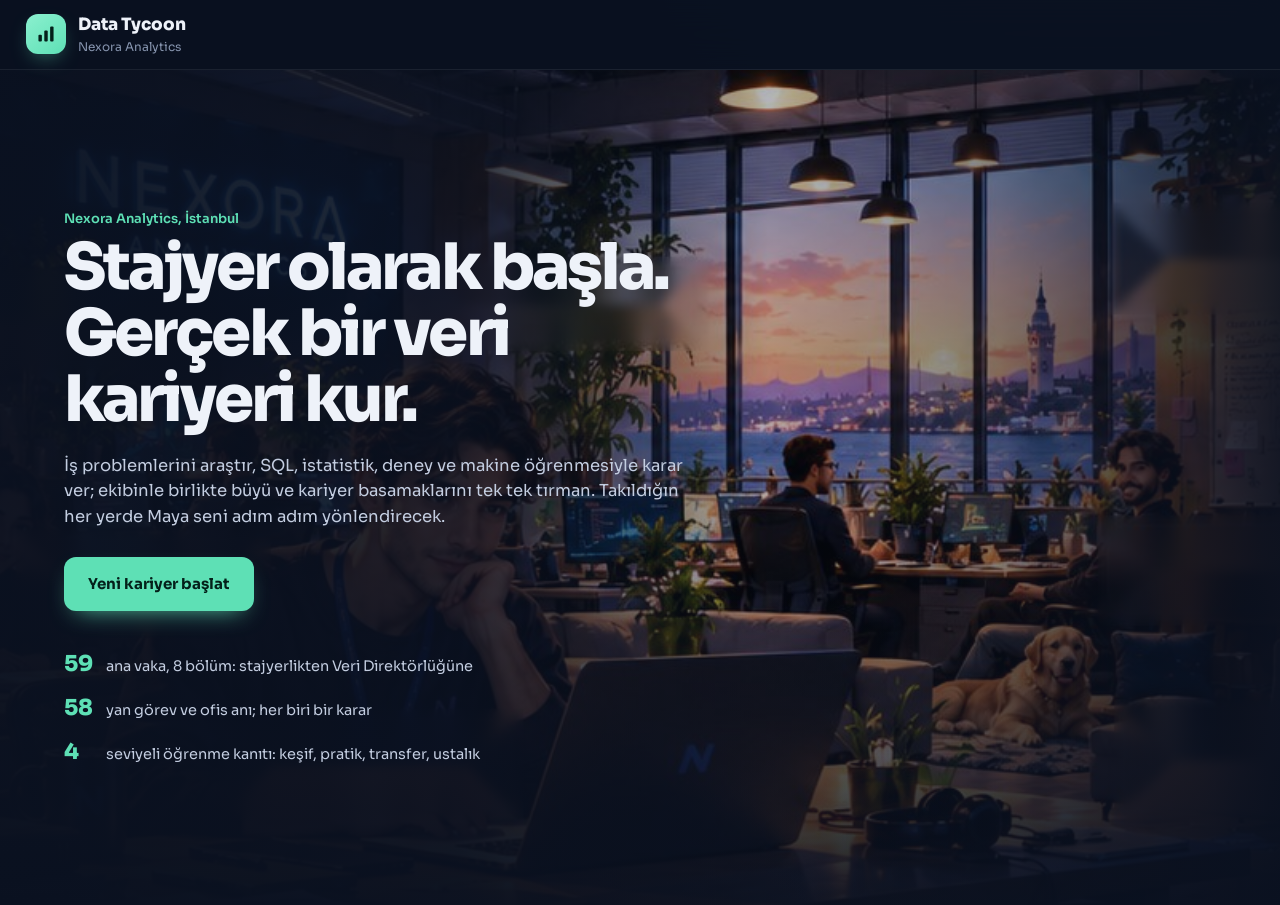
==== commit eab36950: "DATA TYCOON v6.8 - single click encounters and final" ====
--- a/index.html
+++ b/index.html
@@ -8,8 +8,10 @@
 <link rel="preconnect" href="https://fonts.googleapis.com">
 <link rel="preconnect" href="https://fonts.gstatic.com" crossorigin>
 <link href="https://fonts.googleapis.com/css2?family=Sora:wght@400;500;600;700;800&family=JetBrains+Mono:wght@400;600&display=swap" rel="stylesheet">
-<link rel="stylesheet" href="game.css?v=33">
-<link rel="stylesheet" href="learning.css?v=33">
+<link rel="preload" as="image" href="assets/scenes/firstday-clean-3.webp" fetchpriority="high">
+<link rel="preload" as="image" href="assets/characters/maya-cinematic.webp" fetchpriority="high">
+<link rel="stylesheet" href="game.css?v=68">
+<link rel="stylesheet" href="learning.css?v=68">
 </head>
 <body class="prestart">
 <main class="game">
@@ -67,26 +69,30 @@
 </div>
 <div class="toasts" id="toasts" aria-live="polite"></div>
 
-<script src="ch1-cases.js?v=33"></script>
-<script src="ch1-world.js?v=33"></script>
-<script src="ch1-teaching.js?v=33"></script>
-<script src="curriculum.js?v=33"></script>
-<script src="chapter-previews.js?v=33"></script>
-<script src="ch2-cases.js?v=33"></script>
-<script src="mastery.js?v=33"></script>
-<script src="ch3-cases.js?v=33"></script>
-<script src="ch3-cases-b.js?v=33"></script>
-<script src="ch4-cases.js?v=33"></script>
-<script src="ch5-cases.js?v=33"></script>
-<script src="ch6-cases.js?v=33"></script>
-<script src="ch7-cases.js?v=33"></script>
-<script src="ch8-cases.js?v=33"></script>
-<script src="advanced-gameplay.js?v=33"></script>
-<script src="visuals.js?v=33"></script>
-<script src="engine.js?v=33"></script>
-<script src="screens.js?v=33"></script>
-<script src="learning-screens.js?v=33"></script>
-<script src="events.js?v=33"></script>
-<script src="polish.js?v=33"></script>
+<script src="ch1-cases.js?v=68"></script>
+<script src="ch1-world.js?v=68"></script>
+<script src="ch1-teaching.js?v=68"></script>
+<script src="curriculum.js?v=68"></script>
+<script src="chapter-previews.js?v=68"></script>
+<script src="ch2-cases.js?v=68"></script>
+<script src="mastery.js?v=68"></script>
+<script src="ch3-cases.js?v=68"></script>
+<script src="ch3-cases-b.js?v=68"></script>
+<script src="ch4-cases.js?v=68"></script>
+<script src="ch5-cases.js?v=68"></script>
+<script src="ch6-cases.js?v=68"></script>
+<script src="ch7-cases.js?v=68"></script>
+<script src="ch8-cases.js?v=68"></script>
+<script src="learning-depth.js?v=68"></script>
+<script src="learning-rebalance.js?v=68"></script>
+<script src="advanced-gameplay.js?v=68"></script>
+<script src="pedagogy-v4.js?v=68"></script>
+<script src="immersion-v4.js?v=68"></script>
+<script src="visuals.js?v=68"></script>
+<script src="engine.js?v=68"></script>
+<script src="screens.js?v=68"></script>
+<script src="learning-screens.js?v=68"></script>
+<script src="events.js?v=68"></script>
+<script src="polish.js?v=68"></script>
 </body>
 </html>
--- a/game.css
+++ b/game.css
@@ -1036,3 +1036,210 @@
   .morning { padding: 14px 12px 100px; }
   .notify-card { flex-wrap: wrap; }
 }
+/* === v4.0 immersion === */
+.first-meet{max-width:1180px;margin:0 auto;padding:22px;display:grid;grid-template-columns:minmax(0,1.2fr) minmax(340px,.8fr);gap:22px;align-items:stretch}.first-meet-scene{position:relative;min-height:560px;border-radius:24px;overflow:hidden;background:linear-gradient(180deg,rgba(7,14,28,.05),rgba(7,14,28,.8)),var(--img) center/cover;box-shadow:0 22px 70px rgba(0,0,0,.28)}.maya-walk{position:absolute;left:-120px;bottom:112px;filter:drop-shadow(0 14px 20px rgba(0,0,0,.35));animation:mayaArrives 2.1s cubic-bezier(.2,.8,.2,1) forwards}.maya-walk .avatar{animation:humanBob .55s ease-in-out 3}.first-meet-desk{position:absolute;left:9%;right:9%;bottom:44px;height:72px;border-radius:12px;background:linear-gradient(180deg,#26344a,#111a29);box-shadow:0 14px 30px rgba(0,0,0,.38);display:flex;align-items:center;justify-content:flex-end;padding:0 26px;letter-spacing:.16em;font-size:11px;color:rgba(255,255,255,.55)}.first-meet-desk i{position:absolute;left:22%;top:-48px;width:90px;height:54px;border-radius:7px;background:#0a1020;border:4px solid #26344a}.first-meet-caption{position:absolute;left:28px;right:28px;top:28px;padding:18px 20px;border:1px solid rgba(255,255,255,.14);background:rgba(7,14,28,.68);backdrop-filter:blur(12px);border-radius:16px}.first-meet-caption h2{margin:5px 0 6px}.first-meet-caption p{margin:0;color:var(--muted)}.first-meet-dialog{align-self:center}.reason-gate{animation:panelIn .28s ease}.reason-gate>p{font-size:1.03rem;line-height:1.6}.reason-options .option{border-left-width:3px}@keyframes mayaArrives{0%{left:-120px;opacity:0;transform:scale(.92)}55%{opacity:1}100%{left:38%;transform:translateX(-50%) scale(1)}}@keyframes humanBob{50%{transform:translateY(-5px) rotate(-1deg)}}
+@media(max-width:820px){.first-meet{grid-template-columns:1fr;padding:12px}.first-meet-scene{min-height:390px}.maya-walk{bottom:82px}.first-meet-dialog{margin-top:-28px;position:relative;z-index:2}}
+@media(prefers-reduced-motion:reduce){.maya-walk,.maya-walk .avatar{animation:none;left:38%;transform:translateX(-50%)}}
+
+/* === v4.1 cinematic cast system === */
+.maya-office-scene{background-position:center;isolation:isolate}.maya-office-scene:before{content:"";position:absolute;inset:0;background:var(--img) center/cover no-repeat;z-index:-3;animation:officeCameraToMaya 2.8s cubic-bezier(.2,.72,.2,1) forwards;transform-origin:18% 58%}.maya-focus{position:absolute;left:9.5%;top:31%;width:16%;height:39%;border-radius:46% 46% 30% 30%;box-shadow:0 0 0 1px rgba(255,255,255,.06);opacity:0;animation:mayaPresence 2.5s .45s ease forwards}.scene-vignette{position:absolute;inset:0;background:radial-gradient(circle at 18% 57%,transparent 0 15%,rgba(5,10,20,.12) 30%,rgba(5,10,20,.62) 100%);opacity:0;animation:vignetteIn 2.3s .55s ease forwards}.walk-cue{position:absolute;left:8%;bottom:8%;display:flex;align-items:center;gap:10px;padding:10px 14px;border-radius:999px;background:rgba(7,14,28,.78);backdrop-filter:blur(10px);border:1px solid rgba(255,255,255,.12);opacity:0;transform:translateY(10px);animation:cueIn .5s 2.1s ease forwards}.walk-cue span{width:9px;height:9px;border-radius:50%;background:#55e6b8;box-shadow:0 0 18px #55e6b8}.walk-cue b{font-size:12px;letter-spacing:.03em}.cinematic-dialog{overflow:hidden}.character-strip{display:flex;align-items:center;gap:14px;margin:-4px -4px 18px;padding:10px;border-radius:16px;background:linear-gradient(90deg,rgba(93,126,255,.12),transparent)}.character-strip img{width:72px;height:72px;border-radius:15px;object-fit:cover;object-position:center 30%;border:1px solid rgba(255,255,255,.13)}.character-strip h3{margin:2px 0 0;font-size:1.2rem}.cinematic-encounter{display:grid;grid-template-columns:minmax(220px,.72fr) minmax(300px,1fr);gap:20px;align-items:stretch}.encounter-hero{grid-row:1 / span 2;position:relative;min-height:410px;border-radius:20px;overflow:hidden;background:#101a2b}.encounter-hero img{position:absolute;inset:0;width:100%;height:100%;object-fit:cover;object-position:center 28%;transform:scale(1.07);animation:encounterCamera 6s ease-out forwards}.encounter-shade{position:absolute;inset:0;background:linear-gradient(180deg,transparent 35%,rgba(4,9,18,.9) 100%)}.encounter-id{position:absolute;left:20px;right:20px;bottom:20px;display:flex;flex-direction:column}.encounter-id span{color:#63e6be;font-size:11px;text-transform:uppercase;letter-spacing:.12em}.encounter-id strong{font-size:1.55rem;margin-top:3px}.encounter-id small{color:var(--muted);margin-top:3px}.cinematic-encounter .bubbles{align-self:end}.cinematic-encounter .step-actions{grid-column:2}.cinematic-encounter .bubble{background:rgba(18,29,48,.9);border:1px solid rgba(255,255,255,.09);box-shadow:0 14px 30px rgba(0,0,0,.18)}
+@keyframes officeCameraToMaya{0%{transform:scale(1);filter:brightness(.92)}100%{transform:scale(1.32);filter:brightness(.72)}}
+@keyframes mayaPresence{0%{opacity:0;transform:translateX(-10px) scale(.96)}100%{opacity:1;transform:translateX(0) scale(1);box-shadow:0 0 50px rgba(95,230,190,.08)}}
+@keyframes vignetteIn{to{opacity:1}}@keyframes cueIn{to{opacity:1;transform:none}}@keyframes encounterCamera{from{transform:scale(1.07)}to{transform:scale(1.01)}}
+@media(max-width:820px){.cinematic-encounter{grid-template-columns:1fr}.encounter-hero{grid-row:auto;min-height:280px}.cinematic-encounter .step-actions{grid-column:1}.maya-office-scene:before{transform-origin:18% 60%}.character-strip img{width:60px;height:60px}}
+@media(prefers-reduced-motion:reduce){.maya-office-scene:before,.maya-focus,.scene-vignette,.walk-cue,.encounter-hero img{animation:none!important}.maya-office-scene:before{transform:scale(1.18);filter:brightness(.75)}.scene-vignette,.walk-cue{opacity:1}}
+
+/* DATA TYCOON v4.2 — visible character movement */
+.live-character-stage{position:absolute;inset:0;overflow:hidden;pointer-events:none;z-index:3}
+.live-character{position:absolute;bottom:-3%;left:11%;width:min(38%,330px);height:78%;object-fit:cover;object-position:center 18%;filter:drop-shadow(0 24px 34px rgba(0,0,0,.38));-webkit-mask-image:linear-gradient(to bottom,transparent 0%,#000 7%,#000 78%,transparent 100%),linear-gradient(to right,transparent 0%,#000 14%,#000 86%,transparent 100%);-webkit-mask-composite:source-in;mask-image:radial-gradient(ellipse 48% 55% at 50% 44%,#000 58%,transparent 92%);opacity:0;transform:translate(-28%,8%) scale(.55);transform-origin:50% 100%;animation:mayaWalkToDesk 3.2s cubic-bezier(.18,.78,.18,1) .35s forwards}
+.live-character-shadow{position:absolute;left:17%;bottom:3%;width:24%;height:7%;border-radius:50%;background:rgba(0,0,0,.34);filter:blur(16px);opacity:0;animation:characterShadow 3.2s .35s forwards}
+.maya-office-scene .first-meet-caption{z-index:6;animation:captionAfterWalk .65s 2.65s both}
+.maya-office-scene .walk-cue{z-index:6;animation:cueIn .45s .45s ease forwards, cueOut .45s 2.45s ease forwards}
+.cinematic-dialog{opacity:0;transform:translateX(26px);animation:dialogArrive .7s 3s cubic-bezier(.2,.75,.2,1) forwards}
+.cinematic-encounter .encounter-hero{animation:personEnter .75s cubic-bezier(.2,.75,.2,1) both}
+.cinematic-encounter .encounter-id{animation:dialogArrive .55s .35s both}
+@keyframes mayaWalkToDesk{0%{opacity:0;transform:translate(-42%,8%) scale(.46)}12%{opacity:.92}38%{transform:translate(-16%,5%) scale(.62)}68%{transform:translate(9%,2%) scale(.82)}100%{opacity:1;transform:translate(28%,0) scale(1.02)}}
+@keyframes characterShadow{0%{opacity:0;transform:translateX(-35%) scale(.5)}30%{opacity:.15}100%{opacity:.45;transform:translateX(42%) scale(1.1)}}
+@keyframes captionAfterWalk{from{opacity:0;transform:translateY(-10px)}to{opacity:1;transform:none}}
+@keyframes cueOut{to{opacity:0;transform:translateY(8px)}}
+@keyframes dialogArrive{from{opacity:0;transform:translateX(26px)}to{opacity:1;transform:none}}
+@keyframes personEnter{from{opacity:0;transform:translateX(-24px) scale(.97)}to{opacity:1;transform:none}}
+@media(max-width:820px){.live-character{left:3%;width:58%;height:70%;animation-name:mayaWalkToDeskMobile}.cinematic-dialog{animation-delay:2.7s}@keyframes mayaWalkToDeskMobile{0%{opacity:0;transform:translate(-35%,8%) scale(.48)}15%{opacity:.9}100%{opacity:1;transform:translate(35%,0) scale(.9)}}}
+@media(prefers-reduced-motion:reduce){.live-character,.live-character-shadow,.cinematic-dialog,.cinematic-encounter .encounter-hero,.cinematic-encounter .encounter-id,.maya-office-scene .first-meet-caption{animation:none!important;opacity:1!important;transform:none!important}}
+
+/* === v5.0 cinematic sequence — real scene progression, no fake cut-out walking === */
+.firstday-sequence{max-width:1240px;grid-template-columns:minmax(0,1.28fr) minmax(350px,.72fr);gap:24px}
+.cinematic-sequence{position:relative;min-height:610px;background:#09111f;overflow:hidden;isolation:isolate}
+.cine-frame{position:absolute;inset:0;width:100%;height:100%;object-fit:cover;opacity:0;transform:scale(1.04);filter:brightness(.82) saturate(.96);will-change:opacity,transform}
+.cine-frame.f1{animation:scene1 8.8s both}.cine-frame.f2{animation:scene2 8.8s both}.cine-frame.f3{animation:scene3 8.8s both}.cine-frame.f4{animation:scene4 8.8s both}
+.cinematic-sequence:after{content:"";position:absolute;inset:0;background:linear-gradient(180deg,rgba(3,8,17,.02) 45%,rgba(3,8,17,.68) 100%);z-index:2;pointer-events:none}
+.sequence-status{position:absolute;left:24px;right:24px;bottom:28px;z-index:4;padding:15px 17px;border-radius:15px;background:rgba(7,14,28,.72);border:1px solid rgba(255,255,255,.12);backdrop-filter:blur(14px);display:flex;flex-direction:column;gap:4px}.sequence-status b{font-size:14px}.sequence-progress{position:absolute;left:24px;right:24px;bottom:14px;z-index:5;display:grid;grid-template-columns:repeat(4,1fr);gap:5px}.sequence-progress i{height:3px;border-radius:99px;background:rgba(255,255,255,.18);overflow:hidden}.sequence-progress i:after{content:"";display:block;height:100%;background:var(--mint);transform-origin:left;animation:seqBar 8.8s linear both}.sequence-progress i:nth-child(2):after{animation-delay:2.2s}.sequence-progress i:nth-child(3):after{animation-delay:4.4s}.sequence-progress i:nth-child(4):after{animation-delay:6.6s}
+.firstday-sequence .cinematic-dialog{opacity:0;transform:translateX(24px);animation:dialogArrive .65s 7.2s cubic-bezier(.2,.75,.2,1) forwards}.firstday-sequence .character-strip img{object-position:center 22%}
+.cinematic-encounter .encounter-hero img{object-position:center center;filter:saturate(.95)}
+@keyframes scene1{0%,2%{opacity:1;transform:scale(1.05)}22%{opacity:1;transform:scale(1)}27%,100%{opacity:0}}
+@keyframes scene2{0%,22%{opacity:0}27%{opacity:1;transform:scale(1.05)}47%{opacity:1;transform:scale(1)}52%,100%{opacity:0}}
+@keyframes scene3{0%,47%{opacity:0}52%{opacity:1;transform:scale(1.05)}72%{opacity:1;transform:scale(1)}77%,100%{opacity:0}}
+@keyframes scene4{0%,72%{opacity:0}77%{opacity:1;transform:scale(1.05)}100%{opacity:1;transform:scale(1)}}
+@keyframes seqBar{0%{transform:scaleX(0)}25%{transform:scaleX(1)}100%{transform:scaleX(1)}}
+@media(max-width:820px){.firstday-sequence{grid-template-columns:1fr}.cinematic-sequence{min-height:430px}.firstday-sequence .cinematic-dialog{margin-top:-18px;z-index:8}}
+@media(prefers-reduced-motion:reduce){.cine-frame{display:none;animation:none!important}.cine-frame.f4{display:block;opacity:1;transform:none}.firstday-sequence .cinematic-dialog{animation:none!important;opacity:1;transform:none}.sequence-progress{display:none}}
+
+/* === v5.1 clean cinematic onboarding === */
+body[data-screen="inbox"].cinema .topbar{background:rgba(5,10,20,.72);backdrop-filter:blur(14px);border-bottom-color:rgba(255,255,255,.06)}
+body[data-screen="inbox"] .workspace{padding:0;overflow:hidden;background:#050b16}
+body[data-screen="inbox"] .screen{padding:0;min-height:calc(100vh - 78px)}
+.firstday-cinematic-v51{width:100%;min-height:calc(100vh - 78px);display:grid;place-items:center;background:radial-gradient(circle at 50% 20%,#14233b 0,#07101e 48%,#050a13 100%);padding:22px}
+.firstday-film{position:relative;width:min(1380px,100%);height:min(78vh,790px);min-height:600px;border-radius:28px;overflow:hidden;background:#07101c;box-shadow:0 40px 100px rgba(0,0,0,.5);border:1px solid rgba(255,255,255,.08);isolation:isolate}
+.fd-shot{position:absolute;inset:0;width:100%;height:100%;object-fit:cover;opacity:0;transform:scale(1.075);filter:saturate(.96) contrast(1.02) brightness(.88);will-change:opacity,transform}
+.fd-shot.shot1{opacity:1;transform:scale(1.09)}.firstday-film.is-playing .fd-shot.shot1{animation:fdShot1 10.5s ease-in-out both}.firstday-film.is-playing .fd-shot.shot2{animation:fdShot2 10.5s ease-in-out both}.firstday-film.is-playing .fd-shot.shot3{animation:fdShot3 10.5s ease-in-out both}
+.firstday-film:after{content:"";position:absolute;inset:0;z-index:2;background:linear-gradient(180deg,rgba(3,8,16,.02) 42%,rgba(3,8,16,.18) 62%,rgba(3,8,16,.82) 100%);pointer-events:none}
+.fd-film-grain{position:absolute;inset:0;z-index:3;pointer-events:none;opacity:.12;background-image:radial-gradient(rgba(255,255,255,.2) .45px,transparent .6px);background-size:4px 4px;mix-blend-mode:soft-light}
+.fd-dialogue{position:absolute;z-index:5;left:clamp(18px,4vw,58px);right:clamp(18px,4vw,58px);bottom:clamp(18px,4vh,42px);display:grid;grid-template-columns:auto 1fr auto;gap:18px;align-items:end;padding:18px 20px;border-radius:22px;background:rgba(7,15,29,.76);border:1px solid rgba(255,255,255,.12);backdrop-filter:blur(18px) saturate(1.15);box-shadow:0 18px 55px rgba(0,0,0,.34);opacity:0;transform:translateY(22px);animation:none}.firstday-film.is-playing .fd-dialogue{animation:fdDialogueIn .65s 7.7s cubic-bezier(.2,.75,.2,1) forwards}
+.fd-speaker{display:flex;align-items:center;gap:12px;align-self:center}.fd-speaker img{width:58px;height:58px;border-radius:50%;object-fit:cover;object-position:center 22%;border:2px solid rgba(94,230,190,.65)}.fd-speaker div{display:flex;flex-direction:column;min-width:130px}.fd-speaker strong{font-size:16px}.fd-speaker span{font-size:11px;color:var(--mint);margin-top:3px}
+.fd-lines{min-width:0}.fd-lines p{margin:0;color:#f5f7fb;font-size:clamp(14px,1.25vw,18px);line-height:1.5}.fd-lines p:not(:first-child){display:none}.fd-start{white-space:nowrap;align-self:center}.fd-start span{margin-left:8px}
+.fd-progress{position:absolute;z-index:6;left:clamp(18px,4vw,58px);right:clamp(18px,4vw,58px);bottom:12px;display:grid;grid-template-columns:repeat(3,1fr);gap:6px}.fd-progress i{height:3px;border-radius:999px;background:rgba(255,255,255,.18);overflow:hidden}.fd-progress i:after{content:"";display:block;height:100%;background:var(--mint);transform-origin:left;transform:scaleX(0)}.firstday-film.is-playing .fd-progress i:after{animation:fdBar 10.5s linear both}.fd-progress i:nth-child(2):after{animation-delay:3.5s}.fd-progress i:nth-child(3):after{animation-delay:7s}
+@keyframes fdShot1{0%{opacity:1;transform:scale(1.09)}28%{opacity:1;transform:scale(1.02)}34%,100%{opacity:0}}
+@keyframes fdShot2{0%,29%{opacity:0}35%{opacity:1;transform:scale(1.07)}61%{opacity:1;transform:scale(1.015)}67%,100%{opacity:0}}
+@keyframes fdShot3{0%,62%{opacity:0}68%{opacity:1;transform:scale(1.06)}100%{opacity:1;transform:scale(1)}}
+@keyframes fdDialogueIn{to{opacity:1;transform:none}}
+@keyframes fdBar{0%{transform:scaleX(0)}33.333%{transform:scaleX(1)}100%{transform:scaleX(1)}}
+@media(max-width:760px){.firstday-cinematic-v51{padding:0}.firstday-film{height:calc(100vh - 70px);min-height:560px;border-radius:0;border:0}.fd-dialogue{grid-template-columns:1fr;gap:12px;align-items:start}.fd-speaker img{width:46px;height:46px}.fd-speaker div{min-width:0}.fd-start{width:100%}.fd-shot{object-position:center center}}
+@media(prefers-reduced-motion:reduce){.fd-shot{animation:none!important;display:none}.fd-shot.shot3{display:block;opacity:1;transform:none}.fd-dialogue{animation:none!important;opacity:1;transform:none}.fd-progress{display:none}}
+.fd-lines{display:flex;flex-direction:column;gap:5px}.fd-lines p:not(:first-child){display:block;color:rgba(245,247,251,.76);font-size:clamp(12px,1.05vw,15px)}.fd-lines .fd-last{color:rgba(245,247,251,.58)}
+
+/* === v5.2 reliable cinematic loading + unified cast === */
+.fd-loader{position:absolute;inset:0;z-index:20;display:flex;align-items:center;justify-content:center;gap:14px;background:radial-gradient(circle at 50% 35%,#13233b,#07101d 58%,#050a13);transition:opacity .4s ease,visibility .4s ease}.fd-loader.done{opacity:0;visibility:hidden;pointer-events:none}.fd-loader-mark{width:52px;height:52px;border-radius:15px;display:grid;place-items:center;background:var(--mint);color:#07101d;font-weight:800;font-size:25px;box-shadow:0 0 30px rgba(94,224,181,.2)}.fd-loader div:last-child{display:flex;flex-direction:column}.fd-loader strong{font-size:16px}.fd-loader span{margin-top:4px;color:var(--muted);font-size:12px}.photo-avatar{object-fit:cover;object-position:center 24%;border-radius:50%;background:#17233a}.mentor-note .photo-avatar,.speaker .photo-avatar,.mini-msg .photo-avatar,.slack-msg .photo-avatar,.slack-dm .photo-avatar,.rel .photo-avatar{border:1px solid rgba(255,255,255,.12)}
+\n/* === v5.4 instant cinematic: v5.2 visual quality, one lightweight local scene === */
+.firstday-cinematic-v54{width:100%;min-height:calc(100vh - 78px);display:grid;place-items:center;background:radial-gradient(circle at 50% 20%,#14233b 0,#07101e 48%,#050a13 100%);padding:22px}
+.firstday-film.instant{position:relative;width:min(1380px,100%);height:min(78vh,790px);min-height:600px;border-radius:28px;overflow:hidden;background:#07101c;box-shadow:0 40px 100px rgba(0,0,0,.5);border:1px solid rgba(255,255,255,.08);isolation:isolate}
+.firstday-film.instant .fd-single{position:absolute;inset:0;width:100%;height:100%;object-fit:cover;object-position:center center;opacity:1!important;transform:scale(1.025);filter:saturate(.96) contrast(1.02) brightness(.88);animation:fdSingleCamera 8s ease-out both!important}
+.firstday-film.instant:after{content:"";position:absolute;inset:0;z-index:2;background:linear-gradient(180deg,rgba(3,8,16,.02) 42%,rgba(3,8,16,.18) 62%,rgba(3,8,16,.82) 100%);pointer-events:none}
+.firstday-film.instant .instant-dialogue{opacity:1!important;transform:none!important;animation:fdDialogueQuick .42s .12s both!important}
+.firstday-film.instant .fd-progress,.firstday-film.instant .fd-loader{display:none!important}
+@keyframes fdSingleCamera{from{transform:scale(1.035)}to{transform:scale(1)}}
+@keyframes fdDialogueQuick{from{opacity:0;transform:translateY(12px)}to{opacity:1;transform:none}}
+@media(max-width:760px){.firstday-cinematic-v54{padding:0}.firstday-film.instant{height:calc(100vh - 70px);min-height:560px;border-radius:0;border:0}.firstday-film.instant .instant-dialogue{grid-template-columns:1fr;gap:12px;align-items:start}.firstday-film.instant .fd-start{width:100%}}
+@media(prefers-reduced-motion:reduce){.firstday-film.instant .fd-single,.firstday-film.instant .instant-dialogue{animation:none!important;transform:none!important;opacity:1!important}}
+
+/* =====================================================================
+   v6.0 — Living Office: kariyer boyunca ortak insan/sahne dili
+   ===================================================================== */
+.living-scene{position:relative;min-height:430px;border-radius:22px;overflow:hidden;background:#0b1424;isolation:isolate;border:1px solid rgba(255,255,255,.09);box-shadow:0 22px 54px rgba(0,0,0,.25)}
+.living-office-bg{position:absolute;inset:0;background:linear-gradient(180deg,rgba(5,10,18,.08),rgba(5,10,18,.48)),var(--office) center/cover no-repeat;transform:scale(1.04);animation:livingCamera 8s ease-out both;z-index:-4}
+.living-light{position:absolute;inset:0;background:radial-gradient(circle at 68% 28%,rgba(255,190,105,.2),transparent 30%),linear-gradient(90deg,rgba(4,10,20,.18),rgba(4,10,20,.02) 45%,rgba(4,10,20,.34));z-index:-3}
+.living-person{position:absolute;right:5%;top:7%;width:56%;height:82%;border-radius:24px;overflow:hidden;box-shadow:0 26px 60px rgba(0,0,0,.35);transform:translateX(28px) scale(.98);opacity:0;animation:personWalkIn .85s .12s cubic-bezier(.18,.78,.22,1) forwards}
+.living-person img{width:100%;height:100%;object-fit:cover;object-position:center 30%;filter:saturate(.98) contrast(1.03)}
+.living-person:after{content:"";position:absolute;inset:0;background:linear-gradient(180deg,transparent 58%,rgba(5,11,22,.55))}
+.living-you{position:absolute;left:6%;bottom:12%;display:flex;align-items:center;gap:10px;padding:8px 12px 8px 8px;border-radius:999px;background:rgba(7,15,29,.76);border:1px solid rgba(255,255,255,.12);backdrop-filter:blur(12px);animation:youArrive .55s .35s both}
+.living-you .avatar{display:block}.living-you small{font-weight:700;color:#dce5f5}.living-place{position:absolute;left:6%;top:7%;display:flex;align-items:center;gap:8px;padding:8px 11px;border-radius:999px;background:rgba(7,15,29,.72);border:1px solid rgba(255,255,255,.1);backdrop-filter:blur(10px);font-size:12px;font-weight:700}.living-place i{font-style:normal;color:var(--mint)}
+.living-id{position:absolute;right:8%;bottom:12%;display:flex;flex-direction:column;align-items:flex-end;text-shadow:0 2px 14px #000}.living-id strong{font-size:1.3rem}.living-id span{font-size:12px;color:#cbd6e8}
+.living-scene.mood-coffee:before{content:"☕";position:absolute;left:7%;top:23%;font-size:54px;filter:drop-shadow(0 10px 22px rgba(0,0,0,.3));animation:coffeeSteam 2.4s ease-in-out infinite;z-index:2}.living-scene.mood-incident{box-shadow:inset 0 0 0 1px rgba(255,120,105,.18),0 22px 54px rgba(0,0,0,.25)}.living-scene.mood-board .living-light{background:linear-gradient(180deg,rgba(8,12,22,.05),rgba(8,12,22,.55))}.living-scene.mood-whiteboard .living-office-bg{background-position:72% center}
+.living-encounter{grid-template-columns:minmax(280px,.88fr) minmax(320px,1fr)}.living-encounter>.living-scene{grid-row:1 / span 2}.living-encounter .bubbles{align-self:end}.living-encounter .step-actions{grid-column:2}
+.compact-encounter{display:grid;grid-template-columns:minmax(230px,.62fr) minmax(320px,1fr);gap:18px;align-items:stretch}.compact-encounter>.living-scene{min-height:280px}.compact-encounter .bubbles{align-self:center}.compact-encounter .step-actions{grid-column:2}.living-scene.compact .living-person{width:60%;right:3%;top:6%;height:86%}.living-scene.compact .living-id{display:none}.living-scene.compact .living-you{left:5%;bottom:8%;transform:scale(.9);transform-origin:left bottom}.living-scene.compact .living-place{left:5%;top:7%}
+@keyframes livingCamera{from{transform:scale(1.04) translate3d(0,0,0)}to{transform:scale(1.1) translate3d(-1.2%,0,0)}}
+@keyframes personWalkIn{to{opacity:1;transform:translateX(0) scale(1)}}
+@keyframes youArrive{from{opacity:0;transform:translateX(-12px)}to{opacity:1;transform:translateX(0)}}
+@keyframes coffeeSteam{0%,100%{transform:translateY(0) rotate(-2deg)}50%{transform:translateY(-5px) rotate(2deg)}}
+@media(max-width:900px){.living-encounter,.compact-encounter{grid-template-columns:1fr}.living-encounter>.living-scene,.compact-encounter>.living-scene{grid-row:auto;min-height:300px}.living-encounter .step-actions,.compact-encounter .step-actions{grid-column:1}.living-person{width:60%}}
+@media(max-width:600px){.living-scene{min-height:270px}.living-person{right:2%;width:67%;height:84%}.living-you{bottom:7%;left:4%}.living-place{left:4%;top:5%}.living-id{right:5%;bottom:7%}}
+@media(prefers-reduced-motion:reduce){.living-office-bg,.living-person,.living-you,.living-scene.mood-coffee:before{animation:none!important}.living-person,.living-you{opacity:1;transform:none}}
+
+/* =====================================================================
+   v6.1 FINAL POLISH — encounters, day-end, new-day
+   ===================================================================== */
+.living-you{display:none!important}
+.living-scene{min-height:460px;background:#091321}
+.living-person{right:3%;top:4%;width:66%;height:92%;border-radius:26px;box-shadow:0 30px 70px rgba(0,0,0,.38)}
+.living-person img{object-position:center 24%;transition:transform .6s ease,filter .6s ease}
+.living-scene:hover .living-person img{transform:scale(1.025)}
+.living-place{left:5%;top:6%;background:rgba(5,13,26,.82)}
+.living-id{left:5%;right:auto;bottom:7%;align-items:flex-start;padding:12px 14px;border-radius:16px;background:linear-gradient(90deg,rgba(5,13,26,.9),rgba(5,13,26,.46));backdrop-filter:blur(10px)}
+.living-id strong{font-size:1.45rem}.living-id span{color:#8fa3c2}
+.living-encounter{grid-template-columns:minmax(360px,.95fr) minmax(360px,1fr);gap:24px}
+.living-encounter .bubbles,.compact-encounter .bubbles{position:relative;align-self:center}
+.conversation-line{opacity:0;transform:translateY(10px);animation:conversationReveal .42s calc(var(--i)*.55s + .2s) ease forwards}
+.conversation-who{display:block;margin:0 0 7px 10px;color:var(--mint);font-size:11px;font-weight:800;letter-spacing:.08em;text-transform:uppercase}
+.conversation-line .bubble{margin:0 0 12px;padding:17px 19px;line-height:1.55;border:1px solid rgba(255,255,255,.08);background:linear-gradient(145deg,rgba(24,39,64,.98),rgba(16,28,47,.98));box-shadow:0 14px 32px rgba(0,0,0,.16)}
+.conversation-bubbles .typing{animation-delay:1.1s}
+.dialog-step.living-encounter .step-actions .primary-button{min-height:48px;padding-inline:22px;border-radius:13px;width:auto}
+.quest-body .living-encounter{margin-top:4px}
+.quest-body .living-scene.mood-coffee:before{left:5%;top:20%;font-size:42px}
+.compact-encounter>.living-scene{min-height:320px}.living-scene.compact .living-person{width:72%;right:2%;top:4%;height:92%}.living-scene.compact .living-place{left:5%;top:6%}
+@keyframes conversationReveal{to{opacity:1;transform:none}}
+
+.dayend-v61{max-width:1040px;text-align:left}.dayend-hero{position:relative;min-height:230px;margin:0 0 22px;border-radius:24px;overflow:hidden;background:linear-gradient(90deg,rgba(5,12,24,.18),rgba(5,12,24,.72)),var(--img) center 58%/cover no-repeat;border:1px solid rgba(255,255,255,.09);box-shadow:0 24px 60px rgba(0,0,0,.24)}
+.dayend-hero:after{content:"";position:absolute;inset:0;background:linear-gradient(180deg,transparent 30%,rgba(5,12,24,.82))}.dayend-hero>div{position:absolute;z-index:1;left:28px;bottom:25px;max-width:620px}.dayend-hero span{color:var(--mint);font-size:12px;font-weight:800;text-transform:uppercase;letter-spacing:.1em}.dayend-hero h2{font-size:2rem;margin:6px 0}.dayend-hero p{margin:0;color:#b7c4d9}.dayend-v61 .de-clock{text-align:left;color:#7f93b2;margin:0 0 10px}.dayend-v61 .de-grid{grid-template-columns:1.35fr .65fr}.dayend-v61 .de-maya{text-align:left;background:linear-gradient(145deg,rgba(21,35,58,.95),rgba(13,24,41,.95))}.dayend-v61 .evening{text-align:left;margin-top:18px}.dayend-v61>.primary-button.big{display:flex;margin:22px 0 0 auto}
+
+.morning-v61{max-width:1180px}.morning-v61 .scene-wrap{min-height:470px}.morning-focus{position:absolute;right:22px;bottom:22px;z-index:4;width:min(340px,42%);padding:16px 18px;border-radius:18px;background:rgba(7,15,29,.86);border:1px solid rgba(255,255,255,.11);backdrop-filter:blur(14px);box-shadow:0 18px 44px rgba(0,0,0,.25);animation:conversationReveal .5s .45s both}.morning-focus span{display:block;color:var(--mint);font-size:10px;text-transform:uppercase;letter-spacing:.12em;font-weight:800}.morning-focus strong{display:block;margin:5px 0;font-size:1.05rem}.morning-focus small{display:block;color:#aebbd0;line-height:1.4}.morning-v61 .morning-body{margin-top:18px}
+
+@media(max-width:900px){.living-encounter{grid-template-columns:1fr}.living-scene{min-height:340px}.living-person{width:68%}.dayend-v61 .de-grid{grid-template-columns:1fr}.morning-focus{width:auto;left:18px;right:18px;bottom:18px}.morning-v61 .scene-wrap{min-height:430px}}
+@media(max-width:600px){.living-scene{min-height:300px}.living-person{width:76%;right:-2%}.living-id{left:4%;bottom:5%}.dayend-hero{min-height:210px}.dayend-hero>div{left:18px;right:18px;bottom:18px}.dayend-hero h2{font-size:1.55rem}.morning-focus{position:relative;left:auto;right:auto;bottom:auto;margin:10px}.morning-v61 .scene-wrap{min-height:auto;padding-bottom:8px}}
+@media(prefers-reduced-motion:reduce){.conversation-line,.morning-focus{animation:none!important;opacity:1!important;transform:none!important}.living-scene:hover .living-person img{transform:none}}
+
+/* v6.2 — case dialogue regression fix */
+.case-page .dialog-step:not(.living-encounter), .case-shell .dialog-step:not(.living-encounter){max-width:760px;display:block}
+.dialog-step:not(.living-encounter)>.speaker{margin-bottom:18px}
+.dialog-step:not(.living-encounter)>.bubbles{display:block}
+.dialog-step:not(.living-encounter)>.step-actions{margin-top:20px}
+/* v6.3 — case dialogue is immediate; cinematic encounters keep sequential motion */
+.dialog-step:not(.cinematic-encounter) .conversation-line,
+.dialog-step:not(.cinematic-encounter) .instant-line {
+  opacity: 1 !important;
+  transform: none !important;
+  animation: none !important;
+}
+.dialog-step:not(.cinematic-encounter) .bubble { display:block; }
+.dialog-step:not(.cinematic-encounter) .typing { display:none !important; }
+
+/* v6.4 — dialogue reliability: animation may decorate, never gate content */
+.dialog-step .conversation-line,
+.dialog-step.cinematic-encounter .conversation-line {
+  opacity:1 !important; transform:none !important; animation:none !important;
+}
+.dialog-step .bubble,
+.dialog-step.cinematic-encounter .bubble { display:block !important; }
+.dialog-step .typing { display:none !important; }
+.dialog-step .step-actions.waiting { opacity:1 !important; pointer-events:auto !important; }
+.living-scene.scene-entered { animation:sceneSoftFocus .5s ease both; }
+@keyframes sceneSoftFocus { from { filter:brightness(.94); } to { filter:brightness(1); } }
+@media(prefers-reduced-motion:reduce){.living-scene.scene-entered{animation:none!important}}
+
+
+/* v6.5 — paced conversation standard for every Living Office encounter */
+.paced-encounter .conversation-bubbles{align-self:center;display:flex;flex-direction:column;justify-content:center;min-height:240px}
+.conversation-speaker{display:flex;align-items:baseline;gap:10px;margin:0 0 12px 10px}
+.conversation-speaker span{color:var(--mint);font-size:.86rem;font-weight:800;letter-spacing:.04em}
+.conversation-speaker small{color:#8295b4;font-size:.78rem}
+.paced-encounter .conversation-line{opacity:1!important;transform:none!important;animation:encounterBubbleIn .28s ease both!important}
+.paced-encounter .conversation-line .bubble{font-size:1.05rem;line-height:1.58;padding:20px 22px;margin:0;border-radius:18px}
+.conversation-progress{display:flex;gap:7px;margin:15px 10px 0}
+.conversation-progress i{width:24px;height:4px;border-radius:99px;background:#263a5b;transition:background .2s ease,transform .2s ease}
+.conversation-progress i.on{background:var(--mint);transform:scaleX(1.04)}
+.paced-encounter .step-actions{display:flex;align-items:flex-end;justify-content:flex-start}
+.paced-encounter .encounter-cta{min-width:132px;min-height:50px;border-radius:14px;padding:0 20px;font-size:.95rem}
+.paced-encounter .encounter-cta span{display:inline-block;margin-left:8px;transition:transform .2s ease}
+.paced-encounter .encounter-cta:hover span{transform:translateX(3px)}
+@keyframes encounterBubbleIn{from{opacity:.35;transform:translateY(7px)}to{opacity:1;transform:none}}
+@media(max-width:900px){.paced-encounter .conversation-bubbles{min-height:auto}.paced-encounter .step-actions{justify-content:flex-end}.paced-encounter .encounter-cta{width:auto}}
+@media(max-width:600px){.conversation-speaker{flex-direction:column;gap:2px}.paced-encounter .conversation-line .bubble{font-size:1rem;padding:17px}.paced-encounter .encounter-cta{width:100%}}
+@media(prefers-reduced-motion:reduce){.paced-encounter .conversation-line{animation:none!important}.paced-encounter .encounter-cta span{transition:none}}
+
+/* =====================================================================
+   v6.7 — REAL TWO-PERSON ENCOUNTERS
+   Ana karakter encounter'larında eski ofis crop + portre kolajı kaldırıldı.
+   Sahne tek fotoğraf olarak kalır; UI yalnız oyunun kendi katmanıdır.
+   ===================================================================== */
+.paired-scene{position:relative;overflow:hidden;background:#091526;min-height:470px;border-radius:22px;isolation:isolate}
+.paired-scene-photo{position:absolute;inset:0;width:100%;height:100%;object-fit:cover;object-position:center;display:block;transform:scale(1.015);transition:transform 5s cubic-bezier(.2,.7,.2,1),filter .35s ease}
+.paired-scene.scene-entered .paired-scene-photo{transform:scale(1.055)}
+.paired-scene-shade{position:absolute;inset:0;background:linear-gradient(180deg,rgba(5,12,24,.02) 45%,rgba(5,12,24,.86) 100%);z-index:1;pointer-events:none}
+.paired-scene .living-place,.paired-scene .living-id{z-index:2}
+.paired-scene .living-id{left:18px;right:auto;bottom:18px;max-width:80%;backdrop-filter:blur(12px)}
+.paired-scene .living-place{top:18px;left:18px}
+/* Eski compositing katmanları paired sahnede hiçbir zaman görünmesin. */
+.paired-scene .living-office-bg,.paired-scene .living-light,.paired-scene .living-person,.paired-scene .player-presence{display:none!important}
+/* Encounter'ın choice/reply adımlarında da görsel + karar paneli dengeli kalsın. */
+.quest-body .step-grid:not(.solo)>.stage:has(.paired-scene){align-self:stretch}
+.quest-body .step-grid:not(.solo)>.stage:has(.paired-scene) .paired-scene{height:100%;min-height:440px}
+@media(max-width:900px){.paired-scene{min-height:360px}.quest-body .step-grid:not(.solo)>.stage:has(.paired-scene) .paired-scene{min-height:340px}}
+@media(prefers-reduced-motion:reduce){.paired-scene-photo{transition:none!important;transform:none!important}.paired-scene.scene-entered .paired-scene-photo{transform:none!important}}
--- a/learning.css
+++ b/learning.css
@@ -264,3 +264,26 @@
 /* ---------- v2.8 advanced gameplay + mobile QA ---------- */
 .monitor-lab{display:grid;grid-template-columns:repeat(2,minmax(0,1fr));gap:10px;max-width:720px;margin:10px auto}.monitor-lab button{display:grid;gap:5px;text-align:left;padding:16px;border:1px solid var(--line-2);border-radius:14px;background:var(--surface-2);color:var(--text);min-height:108px}.monitor-lab button:hover,.monitor-lab button:focus-visible{border-color:var(--mint)}.monitor-lab span{font-size:12px;color:var(--muted);text-transform:uppercase;letter-spacing:.05em}.monitor-lab b{font-size:24px}.monitor-lab small{color:var(--text-2)}
 @media(max-width:640px){.monitor-lab{grid-template-columns:1fr}.career-track{display:block!important;max-width:180px}.career-track .status-label{font-size:10px}.ct-segs{gap:2px!important}.ct-segs i{min-width:10px!important;height:5px!important}.chapter-intro .ci-card,.case-intro .cs-card{width:min(92vw,520px);padding:20px!important}.cs-meta,.ci-branches{gap:6px!important}.builder{grid-template-columns:1fr!important}.code-card{max-width:100%;overflow-x:auto}.code-line{min-width:620px}.chapter-card{grid-template-columns:48px minmax(0,1fr)!important;padding:13px!important;gap:10px!important}.ch-num{width:42px!important;height:42px!important;font-size:19px!important}.cc-r{grid-column:1/-1!important}.tree-panel{width:calc(100% - 16px)!important;right:8px!important;left:8px!important}.intro-ov{padding:12px!important}}
+
+/* ---------- v3.0 otomatik gameplay trailer ---------- */
+.trailer-launch{display:grid;grid-template-columns:38px 1fr;grid-template-rows:auto auto;gap:0 10px;align-items:center;margin-top:12px;padding:12px 16px;border:1px solid rgba(94,224,181,.45);border-radius:14px;background:rgba(94,224,181,.08);color:var(--text);text-align:left}.trailer-launch span{grid-row:1/3;display:grid;place-items:center;width:38px;height:38px;border-radius:50%;background:var(--mint);color:#07121b}.trailer-launch b{font-size:14px}.trailer-launch small{color:var(--muted)}.trailer-settings{margin-top:14px}
+.gameplay-trailer{position:fixed;inset:0;z-index:9999;background:#07101f;color:#f5f7fb;font-family:var(--font);overflow:hidden}.tr-screen{position:absolute;inset:0;transition:opacity .18s ease}.tr-screen.swap{opacity:.05}.tr-stage{position:absolute;inset:0;overflow:hidden;background:radial-gradient(circle at 75% 38%,rgba(77,163,255,.12),transparent 34%),linear-gradient(135deg,#07101f,#0c1730 58%,#07101f)}.tr-grid{position:absolute;inset:0;opacity:.16;background-image:linear-gradient(rgba(255,255,255,.05) 1px,transparent 1px),linear-gradient(90deg,rgba(255,255,255,.05) 1px,transparent 1px);background-size:42px 42px;mask-image:linear-gradient(to right,transparent,#000 40%,#000)}.tr-copy{position:absolute;left:7%;top:18%;width:min(48%,680px);z-index:3}.tr-ey{display:block;font:700 13px var(--mono);letter-spacing:.15em;color:#5ee0b5;margin-bottom:12px}.tr-copy h2{margin:0;font-size:clamp(36px,5vw,72px);line-height:.98;letter-spacing:-.05em}.tr-copy p{max-width:650px;margin:18px 0;color:#b9c4d8;font-size:clamp(16px,1.7vw,23px);line-height:1.5}.tr-role{display:inline-block;margin-top:8px;padding:7px 12px;border:1px solid rgba(94,224,181,.38);border-radius:999px;color:#9af0d3;font:700 12px var(--mono);letter-spacing:.08em}.tr-demo{position:absolute;right:6%;top:25%;width:min(38%,560px);z-index:3}.tr-career{position:absolute;left:7%;right:7%;top:8%;display:grid;grid-template-columns:repeat(8,1fr);gap:5px;z-index:4}.tr-career i{height:5px;border-radius:4px;background:#26334d}.tr-career i.on{background:#5ee0b5;box-shadow:0 0 18px rgba(94,224,181,.35)}.tr-bars,.tr-shap{display:grid;gap:12px}.tr-bars i,.tr-shap i{position:relative;display:flex;justify-content:space-between;width:var(--w);min-width:45%;padding:14px 16px;border-radius:10px;background:linear-gradient(90deg,#1a3154,#17243c);font-style:normal;animation:trGrow .8s ease both}.tr-bars .hot{background:linear-gradient(90deg,#6a2934,#34202d);outline:1px solid #ff7a70}.tr-bars em,.tr-shap em{font-style:normal;color:#cbd5e6}.tr-code{margin:0;border:1px solid #2d3a55;border-radius:16px;background:#0a1221;overflow:hidden;box-shadow:0 30px 80px rgba(0,0,0,.25)}.tr-code span{display:block;padding:10px 14px;background:#121e33;color:#8fa1bd;font:12px var(--mono)}.tr-code code{display:block;padding:22px;color:#c8f7e7;font:14px/1.7 var(--mono);white-space:pre-wrap}.tr-ab{display:grid;grid-template-columns:1fr 1fr;gap:12px}.tr-ab>div,.tr-model>div{padding:18px;border:1px solid #2a3854;border-radius:14px;background:#101b30}.tr-ab .win,.tr-model .win{border-color:#5ee0b5}.tr-ab small,.tr-model small{display:block;color:#8fa1bd}.tr-ab b,.tr-model b{display:block;font-size:32px;margin:5px 0}.tr-ab i{display:block;height:7px;width:var(--w);background:#4da3ff;border-radius:9px}.tr-ab .win i{background:#5ee0b5}.tr-ab p{grid-column:1/-1;color:#5ee0b5}.tr-ab p span{color:#9aa9bf;margin-left:10px}.tr-model{display:flex;align-items:center;gap:10px}.tr-model strong{color:#5ee0b5}.tr-slider{padding:22px;border:1px solid #2a3854;border-radius:16px;background:#101b30}.tr-slider>div{display:flex;justify-content:space-between;color:#9aa9bf}.tr-slider>i{position:relative;display:block;height:9px;margin:28px 0;background:#283650;border-radius:9px}.tr-slider>i em{position:absolute;inset:0 auto 0 0;background:#5ee0b5;border-radius:9px}.tr-slider>i b{position:absolute;top:50%;width:26px;height:26px;border-radius:50%;background:#fff;transform:translate(-50%,-50%);box-shadow:0 0 0 5px rgba(94,224,181,.2)}.tr-slider p{text-align:center;color:#9aa9bf}.tr-slider strong{color:#5ee0b5}.tr-shap i:nth-child(1){background:linear-gradient(90deg,#52314e,#24233c)}.tr-shap i:nth-child(2){background:linear-gradient(90deg,#40314f,#20233b)}.tr-shap i:nth-child(3){background:linear-gradient(90deg,#17384a,#18283c)}.tr-monitor{display:grid;grid-template-columns:repeat(3,1fr);gap:10px}.tr-monitor>div{padding:16px;border:1px solid #31405d;border-radius:14px;background:#101b30}.tr-monitor .bad{border-color:#ff7a70;background:rgba(255,122,112,.08)}.tr-monitor small,.tr-monitor span{display:block;color:#8fa1bd}.tr-monitor b{display:block;font-size:30px;margin:4px 0}.tr-monitor .bad span{color:#ff7a70}.tr-monitor button{grid-column:1/-1;padding:14px;border:1px solid #ffb547;border-radius:12px;background:rgba(255,181,71,.1);color:#ffcf84;font-weight:800}.tr-cursor{position:absolute;left:var(--x);top:var(--y);z-index:9;width:26px;height:32px;filter:drop-shadow(0 3px 5px #000);animation:trCursor 1.6s ease-in-out infinite alternate}.tr-cursor:before{content:'➤';display:block;font-size:28px;transform:rotate(-35deg);color:white}.tr-cursor i{position:absolute;left:10px;top:10px;width:10px;height:10px;border:2px solid #5ee0b5;border-radius:50%;animation:trClick 1.6s ease infinite}.tr-controls{position:absolute;right:22px;top:20px;z-index:12;display:flex;gap:6px;opacity:.55;transition:opacity .2s}.tr-controls:hover{opacity:1}.tr-controls button{width:38px;height:38px;border:1px solid rgba(255,255,255,.18);border-radius:10px;background:rgba(7,16,31,.72);color:#fff}.tr-progress{position:absolute;left:0;right:0;bottom:0;height:4px;background:#1c2940;z-index:12}.tr-progress i{display:block;height:100%;background:#5ee0b5;transition:width .3s}.tr-note{position:absolute;left:20px;bottom:15px;z-index:12;color:#71819b;font:10px var(--mono);letter-spacing:.08em}.tr-title .tr-copy,.tr-final .tr-copy,.tr-board .tr-copy{width:min(72%,920px);top:28%}.tr-title .tr-copy h2,.tr-final .tr-copy h2{font-size:clamp(48px,7vw,98px)}.tr-incident{background:radial-gradient(circle at 75% 40%,rgba(255,122,112,.16),transparent 34%),linear-gradient(135deg,#0c0b15,#181020 58%,#07101f)}.tr-incident .tr-ey{color:#ff7a70}.tr-strategy{background:radial-gradient(circle at 76% 40%,rgba(255,181,71,.14),transparent 34%),linear-gradient(135deg,#0a1120,#171a2d 58%,#07101f)}
+@keyframes trGrow{from{transform:scaleX(.2);transform-origin:left;opacity:.2}to{transform:scaleX(1);opacity:1}}@keyframes trCursor{from{transform:translate(-20px,-12px)}to{transform:translate(8px,5px)}}@keyframes trClick{0%,65%,100%{transform:scale(.3);opacity:0}75%{transform:scale(2.2);opacity:.8}}
+@media(max-width:760px){.tr-copy{left:6%;top:13%;width:88%}.tr-copy h2{font-size:38px}.tr-demo{left:6%;right:6%;top:auto;bottom:12%;width:88%}.tr-copy p{font-size:15px}.tr-model{gap:5px}.tr-model>div{padding:10px}.tr-monitor{grid-template-columns:1fr 1fr}.tr-monitor>div:nth-child(3){display:none}.tr-controls{top:10px;right:10px}.tr-note{display:none}}@media(prefers-reduced-motion:reduce){.tr-cursor,.tr-bars i,.tr-shap i{animation:none!important}.tr-screen{transition:none}}
+
+/* ---------- v3.5 mobil üst bar düzeltmesi ---------- */
+.topbar { min-width: 0; }
+.career-status { min-width: 0; }
+@media (max-width: 1100px) { .career-status { gap: 16px; } }
+@media (max-width: 640px) {
+  .career-status { gap: 8px; }
+  .career-track { max-width: 96px !important; min-width: 0 !important; }
+  .career-track .status-label { display: none; }
+  .xp-block { min-width: 0; }
+  .xp-block .xp-row span { display: none; }
+  .tree-wrap .unlock-banner { font-size: 12px; padding: 8px 12px; max-width: 80%; }
+  .tree-wrap .unlock-banner b { font-size: 12.5px; }
+}
+/* v3.6 learning depth */
+.learning-lens{border-left:3px solid currentColor}.learning-lens span{letter-spacing:.02em}
+@media(max-width:720px){.options{gap:10px}.option{min-height:54px;align-items:flex-start}.learning-lens{margin-top:12px}}
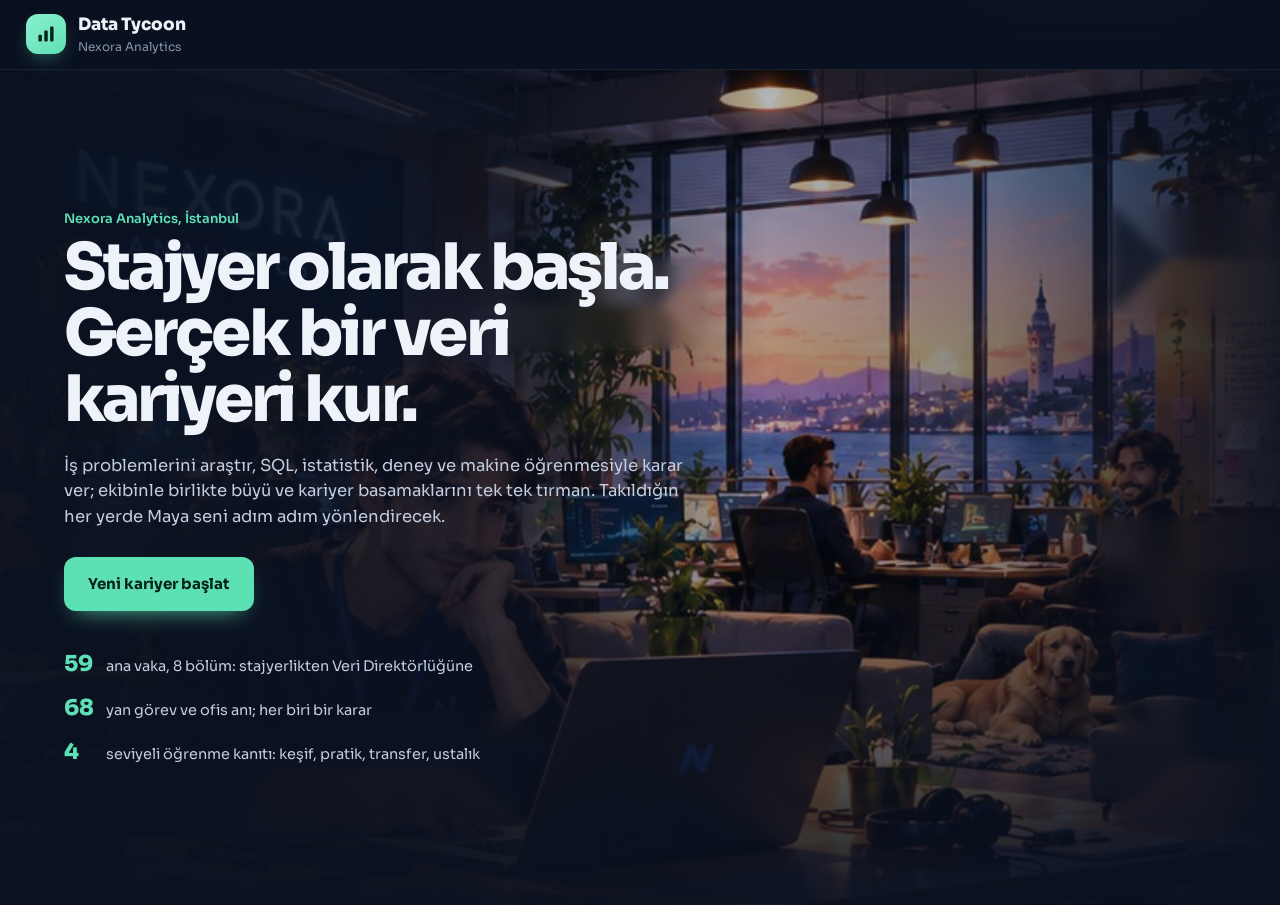
==== commit 16deaf16: "aaaa" ====
--- a/index.html
+++ b/index.html
@@ -8,10 +8,10 @@
 <link rel="preconnect" href="https://fonts.googleapis.com">
 <link rel="preconnect" href="https://fonts.gstatic.com" crossorigin>
 <link href="https://fonts.googleapis.com/css2?family=Sora:wght@400;500;600;700;800&family=JetBrains+Mono:wght@400;600&display=swap" rel="stylesheet">
-<link rel="preload" as="image" href="assets/scenes/firstday-clean-3.webp" fetchpriority="high">
-<link rel="preload" as="image" href="assets/characters/maya-cinematic.webp" fetchpriority="high">
-<link rel="stylesheet" href="game.css?v=68">
-<link rel="stylesheet" href="learning.css?v=68">
+<link rel="preload" as="image" href="scene-firstday-clean-3.webp" fetchpriority="high">
+<link rel="preload" as="image" href="char-maya-cinematic.webp" fetchpriority="high">
+<link rel="stylesheet" href="game.css?v=615">
+<link rel="stylesheet" href="learning.css?v=615">
 </head>
 <body class="prestart">
 <main class="game">
@@ -69,30 +69,31 @@
 </div>
 <div class="toasts" id="toasts" aria-live="polite"></div>
 
-<script src="ch1-cases.js?v=68"></script>
-<script src="ch1-world.js?v=68"></script>
-<script src="ch1-teaching.js?v=68"></script>
-<script src="curriculum.js?v=68"></script>
-<script src="chapter-previews.js?v=68"></script>
-<script src="ch2-cases.js?v=68"></script>
-<script src="mastery.js?v=68"></script>
-<script src="ch3-cases.js?v=68"></script>
-<script src="ch3-cases-b.js?v=68"></script>
-<script src="ch4-cases.js?v=68"></script>
-<script src="ch5-cases.js?v=68"></script>
-<script src="ch6-cases.js?v=68"></script>
-<script src="ch7-cases.js?v=68"></script>
-<script src="ch8-cases.js?v=68"></script>
-<script src="learning-depth.js?v=68"></script>
-<script src="learning-rebalance.js?v=68"></script>
-<script src="advanced-gameplay.js?v=68"></script>
-<script src="pedagogy-v4.js?v=68"></script>
-<script src="immersion-v4.js?v=68"></script>
-<script src="visuals.js?v=68"></script>
-<script src="engine.js?v=68"></script>
-<script src="screens.js?v=68"></script>
-<script src="learning-screens.js?v=68"></script>
-<script src="events.js?v=68"></script>
-<script src="polish.js?v=68"></script>
+<script src="ch1-cases.js?v=615"></script>
+<script src="ch1-world.js?v=615"></script>
+<script src="ch1-teaching.js?v=615"></script>
+<script src="curriculum.js?v=615"></script>
+<script src="chapter-previews.js?v=615"></script>
+<script src="ch2-cases.js?v=615"></script>
+<script src="mastery.js?v=615"></script>
+<script src="ch3-cases.js?v=615"></script>
+<script src="ch3-cases-b.js?v=615"></script>
+<script src="ch4-cases.js?v=615"></script>
+<script src="ch5-cases.js?v=615"></script>
+<script src="ch6-cases.js?v=615"></script>
+<script src="ch7-cases.js?v=615"></script>
+<script src="ch8-cases.js?v=615"></script>
+<script src="learning-depth.js?v=615"></script>
+<script src="learning-rebalance.js?v=615"></script>
+<script src="advanced-gameplay.js?v=615"></script>
+<script src="pedagogy-v4.js?v=615"></script>
+<script src="immersion-v4.js?v=615"></script>
+<script src="dynamic-interruptions.js?v=615"></script>
+<script src="visuals.js?v=615"></script>
+<script src="engine.js?v=615"></script>
+<script src="screens.js?v=615"></script>
+<script src="learning-screens.js?v=615"></script>
+<script src="events.js?v=615"></script>
+<script src="polish.js?v=615"></script>
 </body>
 </html>
--- a/game.css
+++ b/game.css
@@ -1243,3 +1243,6 @@
 .quest-body .step-grid:not(.solo)>.stage:has(.paired-scene) .paired-scene{height:100%;min-height:440px}
 @media(max-width:900px){.paired-scene{min-height:360px}.quest-body .step-grid:not(.solo)>.stage:has(.paired-scene) .paired-scene{min-height:340px}}
 @media(prefers-reduced-motion:reduce){.paired-scene-photo{transition:none!important;transform:none!important}.paired-scene.scene-entered .paired-scene-photo{transform:none!important}}
+
+/* v6.11 — Pencereden Bak: görsel mikro-sahne */
+.window-view-modal{max-width:920px}.window-view-head{display:flex;align-items:center;gap:12px;margin:0 42px 14px 0}.window-view-head h3{margin:0 0 3px;font-size:20px}.window-view-head span{color:var(--muted);font-size:12px}.window-view-icon{width:42px;height:42px;border-radius:13px;display:grid;place-items:center;background:rgba(94,224,181,.11);color:var(--mint);font-size:18px}.window-view-photo{border:1px solid var(--line);border-radius:16px;overflow:hidden;background:#07101d;aspect-ratio:2.48/1}.window-view-photo img{display:block;width:100%;height:100%;object-fit:cover}.window-view-caption{display:grid;grid-template-columns:190px 1fr;gap:22px;align-items:center;margin-top:12px;padding:15px 17px;border:1px solid var(--line);border-radius:14px;background:var(--surface-2)}.window-view-time{display:flex;flex-direction:column;border-right:1px solid var(--line);padding-right:18px}.window-view-time span{font-size:11px;color:var(--muted)}.window-view-time strong{font-size:28px;line-height:1.05;margin-top:4px}.window-view-caption p{margin:0;color:var(--text-2);line-height:1.55}.window-view-modal .modal-actions{margin-top:12px}@media(max-width:640px){.window-view-modal{max-width:100%}.window-view-photo{aspect-ratio:16/9}.window-view-caption{grid-template-columns:1fr;gap:10px}.window-view-time{border-right:0;border-bottom:1px solid var(--line);padding:0 0 10px}.window-view-time strong{font-size:24px}}
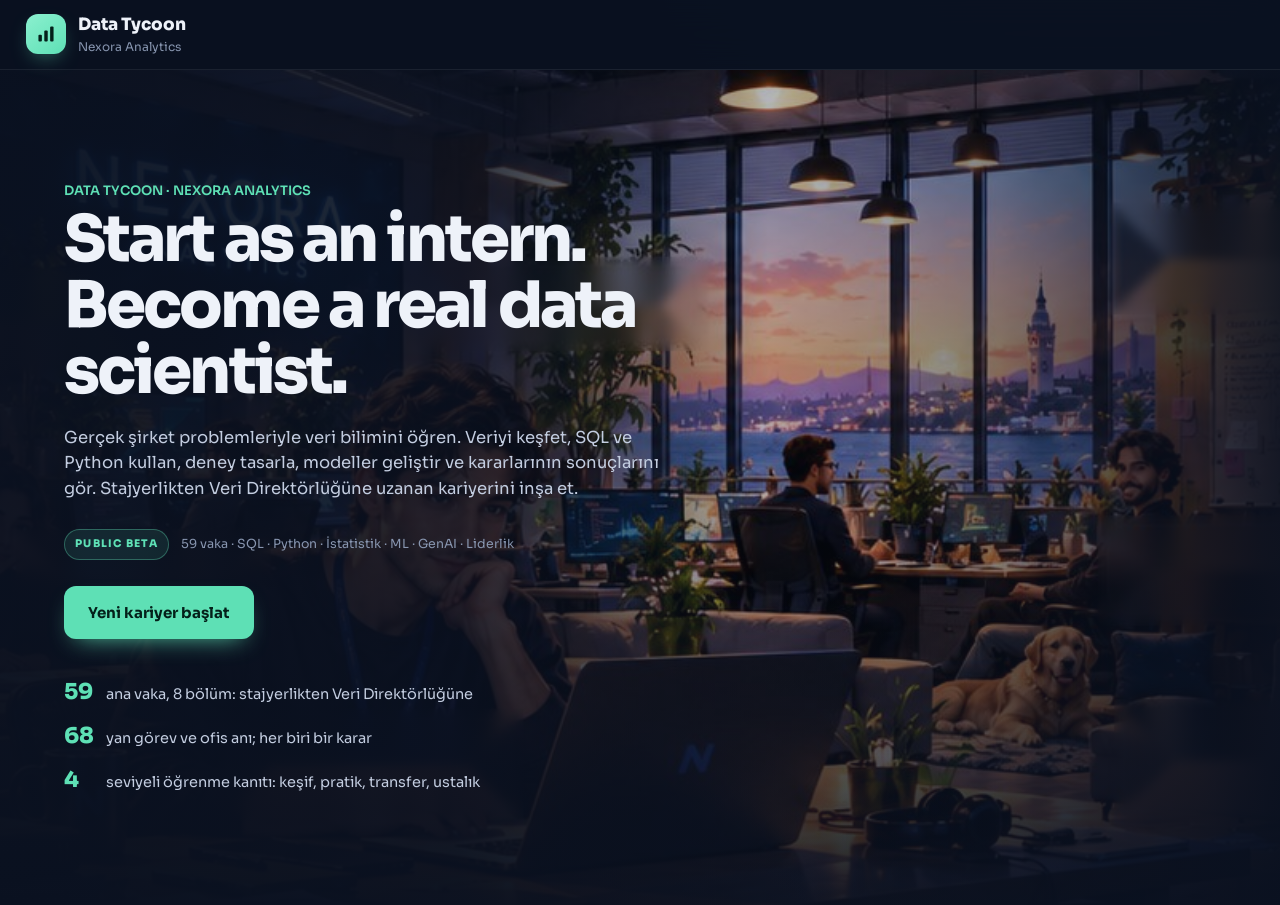
==== commit f272c60e: "beta version ready" ====
--- a/index.html
+++ b/index.html
@@ -10,8 +10,8 @@
 <link href="https://fonts.googleapis.com/css2?family=Sora:wght@400;500;600;700;800&family=JetBrains+Mono:wght@400;600&display=swap" rel="stylesheet">
 <link rel="preload" as="image" href="scene-firstday-clean-3.webp" fetchpriority="high">
 <link rel="preload" as="image" href="char-maya-cinematic.webp" fetchpriority="high">
-<link rel="stylesheet" href="game.css?v=615">
-<link rel="stylesheet" href="learning.css?v=615">
+<link rel="stylesheet" href="game.css?v=100b">
+<link rel="stylesheet" href="learning.css?v=74">
 </head>
 <body class="prestart">
 <main class="game">
@@ -69,31 +69,34 @@
 </div>
 <div class="toasts" id="toasts" aria-live="polite"></div>
 
-<script src="ch1-cases.js?v=615"></script>
-<script src="ch1-world.js?v=615"></script>
-<script src="ch1-teaching.js?v=615"></script>
-<script src="curriculum.js?v=615"></script>
-<script src="chapter-previews.js?v=615"></script>
-<script src="ch2-cases.js?v=615"></script>
-<script src="mastery.js?v=615"></script>
-<script src="ch3-cases.js?v=615"></script>
-<script src="ch3-cases-b.js?v=615"></script>
-<script src="ch4-cases.js?v=615"></script>
-<script src="ch5-cases.js?v=615"></script>
-<script src="ch6-cases.js?v=615"></script>
-<script src="ch7-cases.js?v=615"></script>
-<script src="ch8-cases.js?v=615"></script>
-<script src="learning-depth.js?v=615"></script>
-<script src="learning-rebalance.js?v=615"></script>
-<script src="advanced-gameplay.js?v=615"></script>
-<script src="pedagogy-v4.js?v=615"></script>
-<script src="immersion-v4.js?v=615"></script>
-<script src="dynamic-interruptions.js?v=615"></script>
-<script src="visuals.js?v=615"></script>
-<script src="engine.js?v=615"></script>
-<script src="screens.js?v=615"></script>
-<script src="learning-screens.js?v=615"></script>
-<script src="events.js?v=615"></script>
-<script src="polish.js?v=615"></script>
+<script src="ch1-cases.js?v=74"></script>
+<script src="ch1-world.js?v=74"></script>
+<script src="ch1-teaching.js?v=74"></script>
+<script src="curriculum.js?v=74"></script>
+<script src="chapter-previews.js?v=74"></script>
+<script src="ch2-cases.js?v=74"></script>
+<script src="mastery.js?v=74"></script>
+<script src="ch3-cases.js?v=74"></script>
+<script src="ch3-cases-b.js?v=74"></script>
+<script src="ch4-cases.js?v=74"></script>
+<script src="ch5-cases.js?v=74"></script>
+<script src="ch6-cases.js?v=74"></script>
+<script src="ch7-cases.js?v=74"></script>
+<script src="ch8-cases.js?v=74"></script>
+<script src="learning-depth.js?v=74"></script>
+<script src="learning-rebalance.js?v=74"></script>
+<script src="advanced-gameplay.js?v=74"></script>
+<script src="pedagogy-v4.js?v=74"></script>
+<script src="immersion-v4.js?v=74"></script>
+<script src="dynamic-interruptions.js?v=74"></script>
+<script src="visuals.js?v=74"></script>
+<script src="engine.js?v=74"></script>
+<script src="screens.js?v=100b"></script>
+<script src="career-simulation.js?v=74"></script>
+<script src="learning-screens.js?v=100b"></script>
+<script src="career-simulation.js?v=74"></script>
+<script src="audio-manager.js?v=75"></script>
+<script src="events.js?v=74"></script>
+<script src="polish.js?v=74"></script>
 </body>
 </html>
--- a/game.css
+++ b/game.css
@@ -1246,3 +1246,13 @@
 
 /* v6.11 — Pencereden Bak: görsel mikro-sahne */
 .window-view-modal{max-width:920px}.window-view-head{display:flex;align-items:center;gap:12px;margin:0 42px 14px 0}.window-view-head h3{margin:0 0 3px;font-size:20px}.window-view-head span{color:var(--muted);font-size:12px}.window-view-icon{width:42px;height:42px;border-radius:13px;display:grid;place-items:center;background:rgba(94,224,181,.11);color:var(--mint);font-size:18px}.window-view-photo{border:1px solid var(--line);border-radius:16px;overflow:hidden;background:#07101d;aspect-ratio:2.48/1}.window-view-photo img{display:block;width:100%;height:100%;object-fit:cover}.window-view-caption{display:grid;grid-template-columns:190px 1fr;gap:22px;align-items:center;margin-top:12px;padding:15px 17px;border:1px solid var(--line);border-radius:14px;background:var(--surface-2)}.window-view-time{display:flex;flex-direction:column;border-right:1px solid var(--line);padding-right:18px}.window-view-time span{font-size:11px;color:var(--muted)}.window-view-time strong{font-size:28px;line-height:1.05;margin-top:4px}.window-view-caption p{margin:0;color:var(--text-2);line-height:1.55}.window-view-modal .modal-actions{margin-top:12px}@media(max-width:640px){.window-view-modal{max-width:100%}.window-view-photo{aspect-ratio:16/9}.window-view-caption{grid-template-columns:1fr;gap:10px}.window-view-time{border-right:0;border-bottom:1px solid var(--line);padding:0 0 10px}.window-view-time strong{font-size:24px}}
+
+/* v7.0–v7.3 career simulation */
+.career-sim-grid{display:grid;grid-template-columns:1.15fr .85fr;gap:16px;margin-bottom:18px}.company-health h3,.relationship-state h3,.performance-card h3{margin:6px 0 14px}.health-row{display:grid;grid-template-columns:minmax(170px,1fr) auto 34px;gap:8px 10px;align-items:center;padding:9px 0;border-bottom:1px solid rgba(255,255,255,.07)}.health-row div{display:flex;flex-direction:column}.health-row small{color:var(--muted);font-size:11px}.health-row strong{text-align:right}.health-row i{grid-column:1/-1;height:5px;background:rgba(255,255,255,.08);border-radius:8px;overflow:hidden}.health-row i em,.review-bars i em,.mini-health i{display:block;height:100%;background:linear-gradient(90deg,#31d5c8,#7ee8a2);border-radius:inherit}.health-band{font-size:11px;color:#8ee8da}.sim-rel{display:flex;gap:10px;align-items:center;padding:9px 0;border-bottom:1px solid rgba(255,255,255,.07)}.sim-rel div{display:flex;flex-direction:column}.sim-rel span{font-size:12px;color:var(--muted)}.performance-card,.promotion-review{margin-bottom:18px}.review-bars{display:grid;gap:8px}.review-bars>div{display:grid;grid-template-columns:145px 1fr 30px;gap:10px;align-items:center;font-size:12px}.review-bars i{height:7px;background:rgba(255,255,255,.08);border-radius:8px;overflow:hidden}.review-summary{display:grid;grid-template-columns:1fr 1fr;gap:10px;margin-top:16px}.review-summary>div{padding:12px;border:1px solid rgba(255,255,255,.08);border-radius:12px;display:flex;flex-direction:column}.review-summary small,.review-evidence small{color:var(--muted)}.review-evidence{margin-top:14px;padding-top:12px;border-top:1px solid rgba(255,255,255,.08)}.review-evidence p{margin:6px 0;font-size:13px}.compact-health .rp-head b{color:#7ee8a2}.mini-health{height:6px;background:rgba(255,255,255,.08);border-radius:8px;overflow:hidden;margin:8px 0}.promotion-review{max-width:760px;margin-left:auto;margin-right:auto}.promotion-review .quote{padding:12px 14px;border-left:3px solid #31d5c8;background:rgba(49,213,200,.06);border-radius:8px}@media(max-width:900px){.career-sim-grid{grid-template-columns:1fr}.review-bars>div{grid-template-columns:120px 1fr 28px}.review-summary{grid-template-columns:1fr}}
+/* v7.4 audio settings */
+.audio-settings{display:grid;gap:12px}.audio-row{display:grid;grid-template-columns:110px 1fr 44px;gap:10px;align-items:center;font-size:13px}.audio-row input{width:100%;accent-color:#7c5cff}.audio-row b{text-align:right;font-variant-numeric:tabular-nums}.audio-settings .ghost-button{justify-self:start}
+
+/* ---------- v1.0 Beta landing ---------- */
+.launch-beta { display:flex; align-items:center; gap:12px; margin:0 0 26px; flex-wrap:wrap; }
+.launch-beta span { padding:6px 10px; border:1px solid rgba(94,224,181,.35); border-radius:999px; background:rgba(94,224,181,.10); color:var(--mint); font-size:10.5px; font-weight:800; letter-spacing:.12em; }
+.launch-beta small { color:var(--muted); font-size:12.5px; }
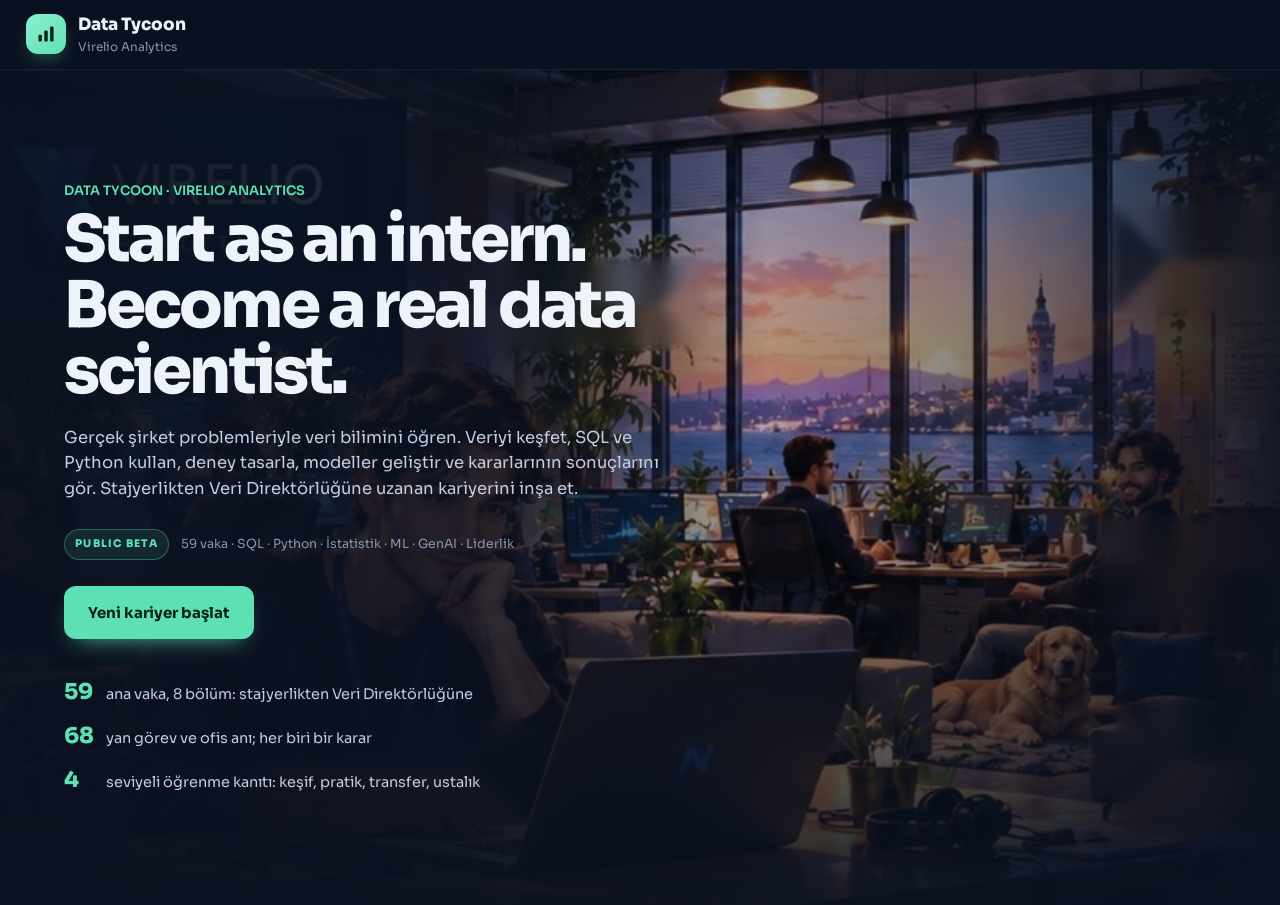
==== commit 2dc80ebe: "updated names and logo" ====
--- a/index.html
+++ b/index.html
@@ -3,7 +3,7 @@
 <head>
 <meta charset="UTF-8">
 <meta name="viewport" content="width=device-width, initial-scale=1, viewport-fit=cover">
-<title>Data Tycoon: Nexora Analytics</title>
+<title>Data Tycoon: Virelio Analytics</title>
 <meta name="description" content="Veri bilimi kariyer simülasyonu: stajyer olarak başla, vakaları çöz, terfi kazan.">
 <link rel="preconnect" href="https://fonts.googleapis.com">
 <link rel="preconnect" href="https://fonts.gstatic.com" crossorigin>
@@ -20,7 +20,7 @@
       <span class="brand-mark" aria-hidden="true">
         <svg viewBox="0 0 32 32"><rect x="5" y="17" width="5" height="10" rx="1.5"/><rect x="13.5" y="11" width="5" height="16" rx="1.5"/><rect x="22" y="5" width="5" height="22" rx="1.5"/></svg>
       </span>
-      <div><h1>Data Tycoon</h1><p>Nexora Analytics</p></div>
+      <div><h1>Data Tycoon</h1><p>Virelio Analytics</p></div>
     </div>
     <div class="career-status">
       <span class="save-state" id="saveState"><svg viewBox="0 0 24 24" aria-hidden="true"><path d="M5 12l5 5 9-10"/></svg>Kaydedildi</span>
@@ -44,7 +44,7 @@
       <button class="nav-item" data-nav="portfolio"><svg viewBox="0 0 24 24"><path d="M5 4h10l4 4v12H5zM14 4v5h5"/></svg><span>Portföy</span></button>
       <button class="nav-item" data-nav="notebook"><svg viewBox="0 0 24 24"><path d="M6 3h11a1 1 0 0 1 1 1v16a1 1 0 0 1-1 1H6zM6 3v18M9 8h6M9 12h6"/></svg><span>Not Defteri</span></button>
       <button class="nav-item nav-settings" data-nav="settings"><svg viewBox="0 0 24 24"><circle cx="12" cy="12" r="3"/><path d="M12 2v3M12 19v3M4.2 4.2l2.1 2.1M17.7 17.7l2.1 2.1M2 12h3M19 12h3M4.2 19.8l2.1-2.1M17.7 6.3l2.1-2.1"/></svg><span>Ayarlar</span></button>
-      <div class="sidebar-foot"><span>Nexora Analytics</span><small>İstanbul, Londra, San Francisco</small></div>
+      <div class="sidebar-foot"><span>Virelio Analytics</span><small>İstanbul, Londra, San Francisco</small></div>
     </nav>
 
     <section class="workspace" id="workspace" tabindex="-1"></section>
@@ -56,7 +56,7 @@
 <div id="loadError" style="display:none;max-width:640px;margin:60px auto;padding:28px;border-radius:16px;font-family:system-ui,sans-serif;background:#111B2E;color:#EEF2F9;border:2px solid #FFB547;line-height:1.6">
   <h2 style="margin:0 0 10px;color:#FFB547">Oyun dosyalarının bir kısmı yüklenemedi</h2>
   <p>Bu genellikle dosyalar farklı klasörlerdeyse ya da bazıları indirilmemişse olur. Tarayıcı yanındaki .css ve .js dosyalarını bulamaz.</p>
-  <ol><li>Tüm dosyaları (index.html, iki .css, 20 .js ve nexora-ofis.jpg) <b>aynı klasöre</b> indir.</li><li>O klasördeki <b>index.html</b> dosyasını aç.</li><li>Ya da tek dosyalık sürümü kullan: <b>data-tycoon-tek-dosya.html</b></li></ol>
+  <ol><li>Tüm dosyaları (index.html, iki .css, 20 .js ve virelio-ofis.jpg) <b>aynı klasöre</b> indir.</li><li>O klasördeki <b>index.html</b> dosyasını aç.</li><li>Ya da tek dosyalık sürümü kullan: <b>data-tycoon-tek-dosya.html</b></li></ol>
 </div>
 <script>
 window.addEventListener("load", function () {
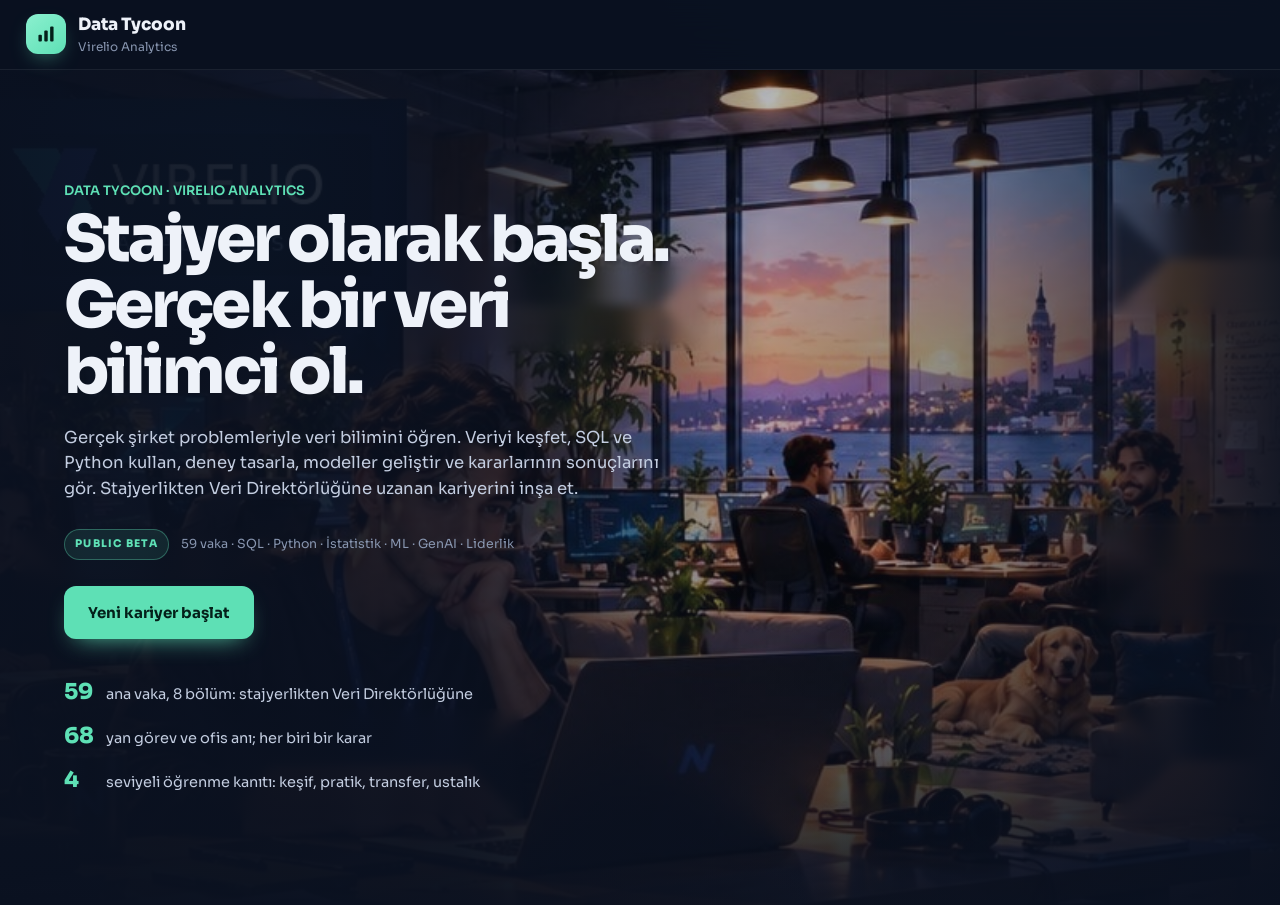
==== commit 924b3217: "DATA TYCOON - Virelio Growth Validation Beta" ====
--- a/index.html
+++ b/index.html
@@ -12,6 +12,8 @@
 <link rel="preload" as="image" href="char-maya-cinematic.webp" fetchpriority="high">
 <link rel="stylesheet" href="game.css?v=100b">
 <link rel="stylesheet" href="learning.css?v=74">
+<link rel="manifest" href="manifest.webmanifest">
+<meta name="theme-color" content="#0a1427">
 </head>
 <body class="prestart">
 <main class="game">
@@ -98,5 +100,6 @@
 <script src="audio-manager.js?v=75"></script>
 <script src="events.js?v=74"></script>
 <script src="polish.js?v=74"></script>
+<script src="growth-validation.js?v=2"></script>
 </body>
 </html>
--- a/game.css
+++ b/game.css
@@ -1256,3 +1256,7 @@
 .launch-beta { display:flex; align-items:center; gap:12px; margin:0 0 26px; flex-wrap:wrap; }
 .launch-beta span { padding:6px 10px; border:1px solid rgba(94,224,181,.35); border-radius:999px; background:rgba(94,224,181,.10); color:var(--mint); font-size:10.5px; font-weight:800; letter-spacing:.12em; }
 .launch-beta small { color:var(--muted); font-size:12.5px; }
+
+/* Optional, non-blocking beta pricing research */
+.growth-offer{background:linear-gradient(135deg,#142b3e,#101c34);border:1px solid #3c817e;border-radius:18px;padding:22px;margin:20px 0;color:#e9f6f8}
+.growth-offer h3{margin:8px 0;font-size:1.3rem}.growth-offer p{line-height:1.65}.growth-actions{display:flex;gap:10px;flex-wrap:wrap;margin:14px 0}.growth-note{color:#a8c9d4;font-size:.88rem}.growth-consent{display:flex;gap:10px;align-items:flex-start;font-size:.85rem;color:#c3d3df}.growth-consent input{margin-top:4px;accent-color:#67dfc4}
